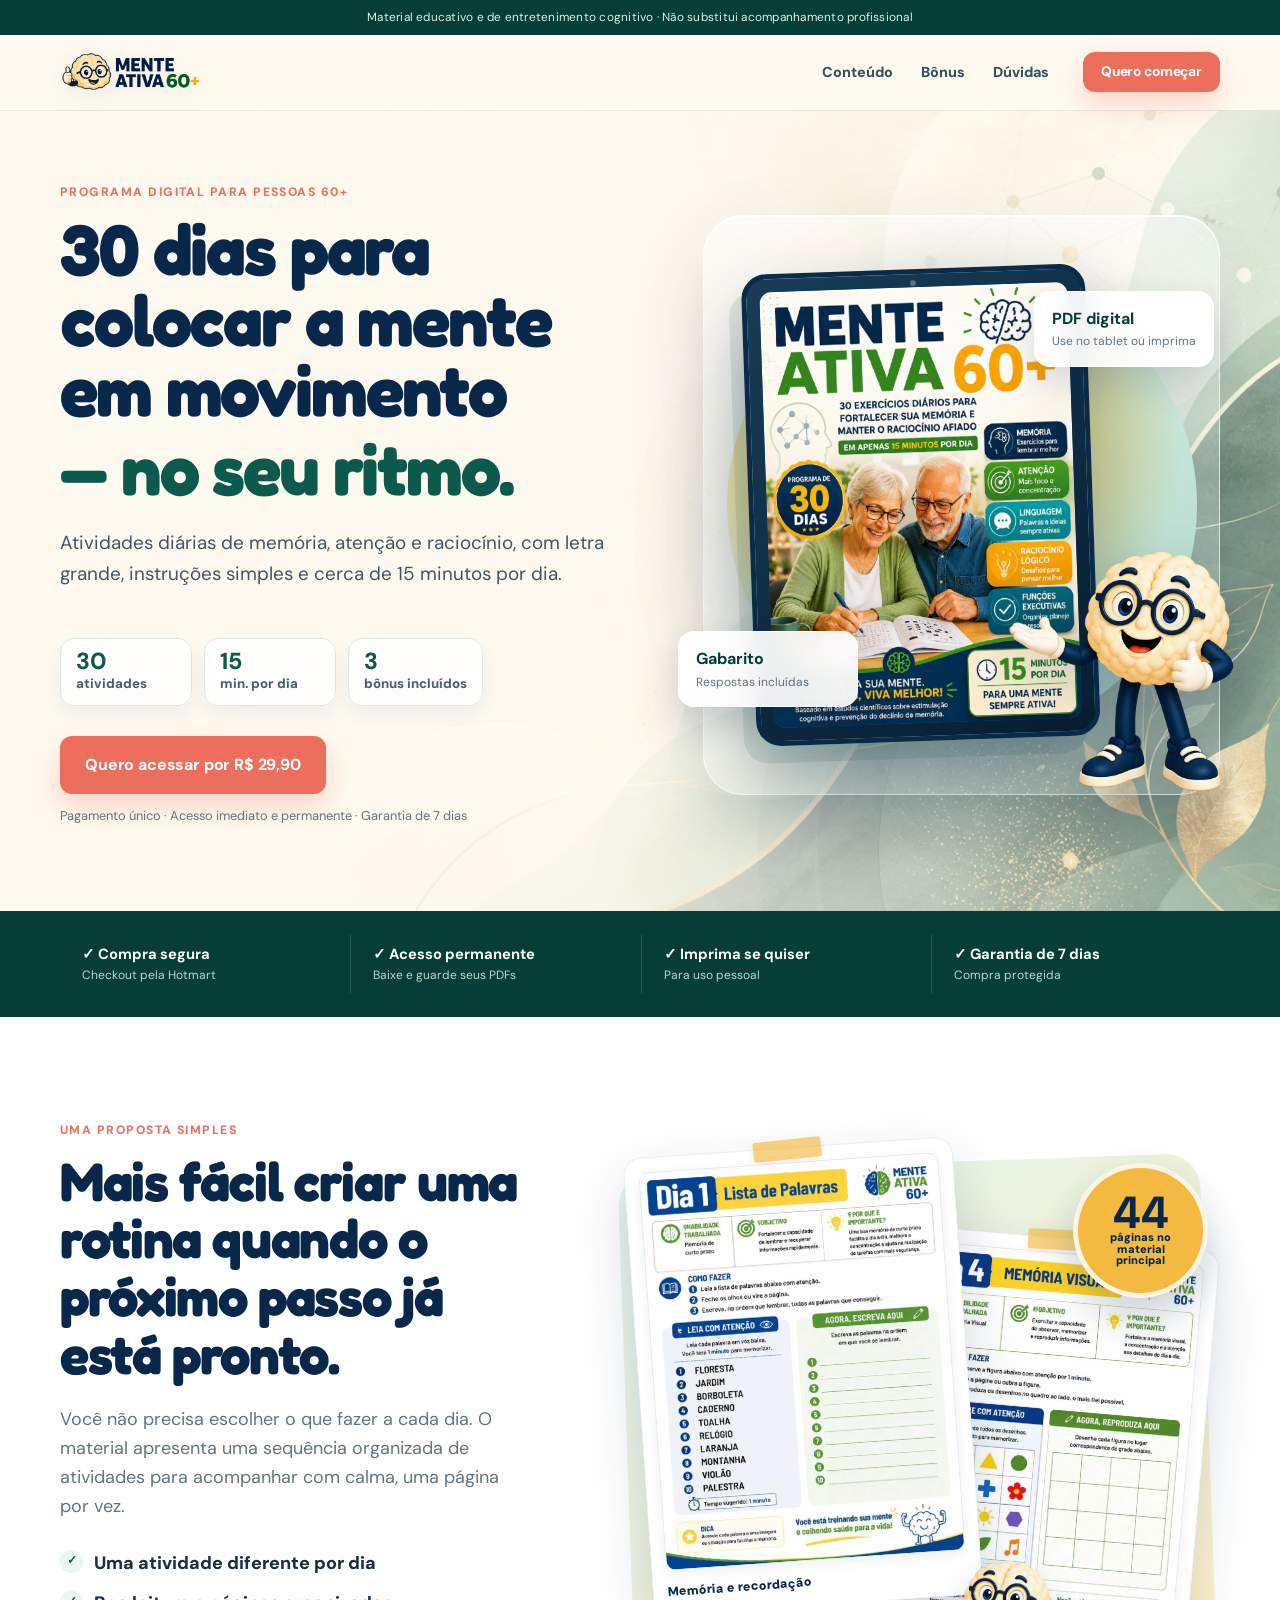
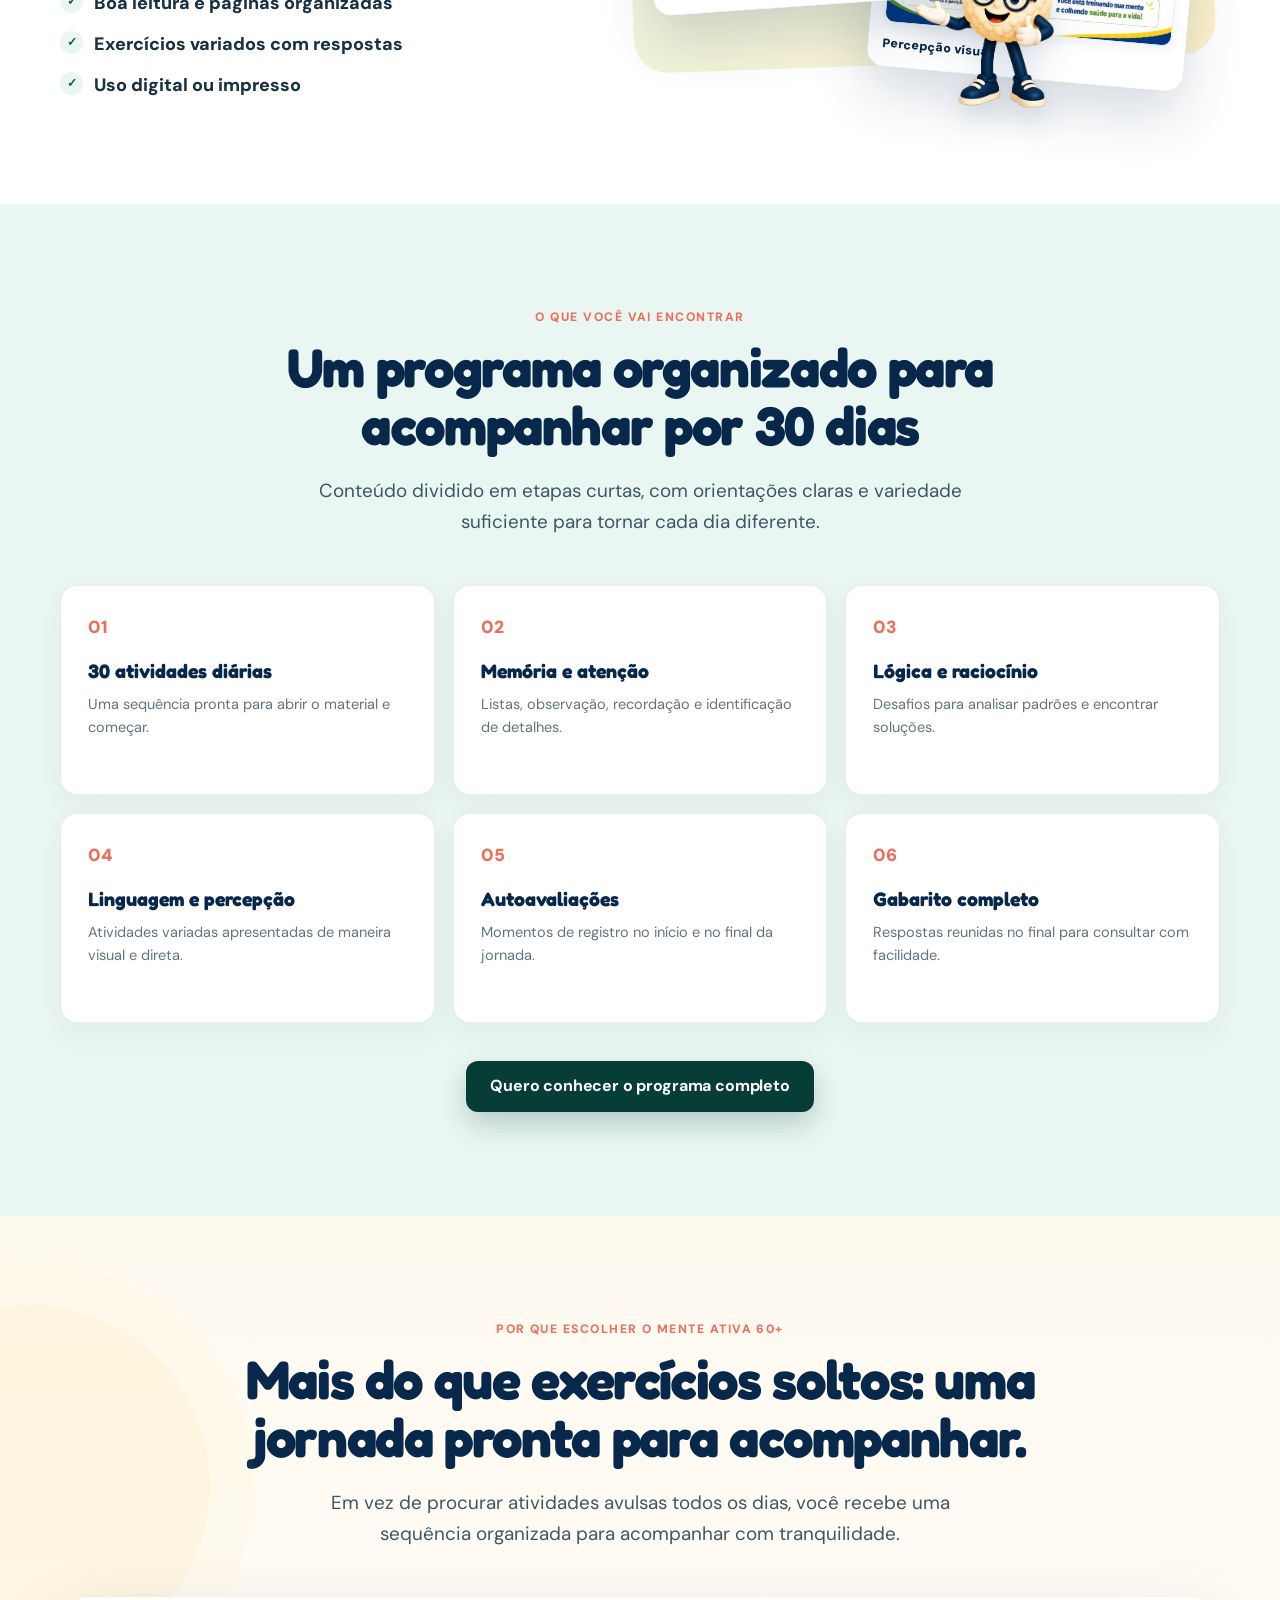
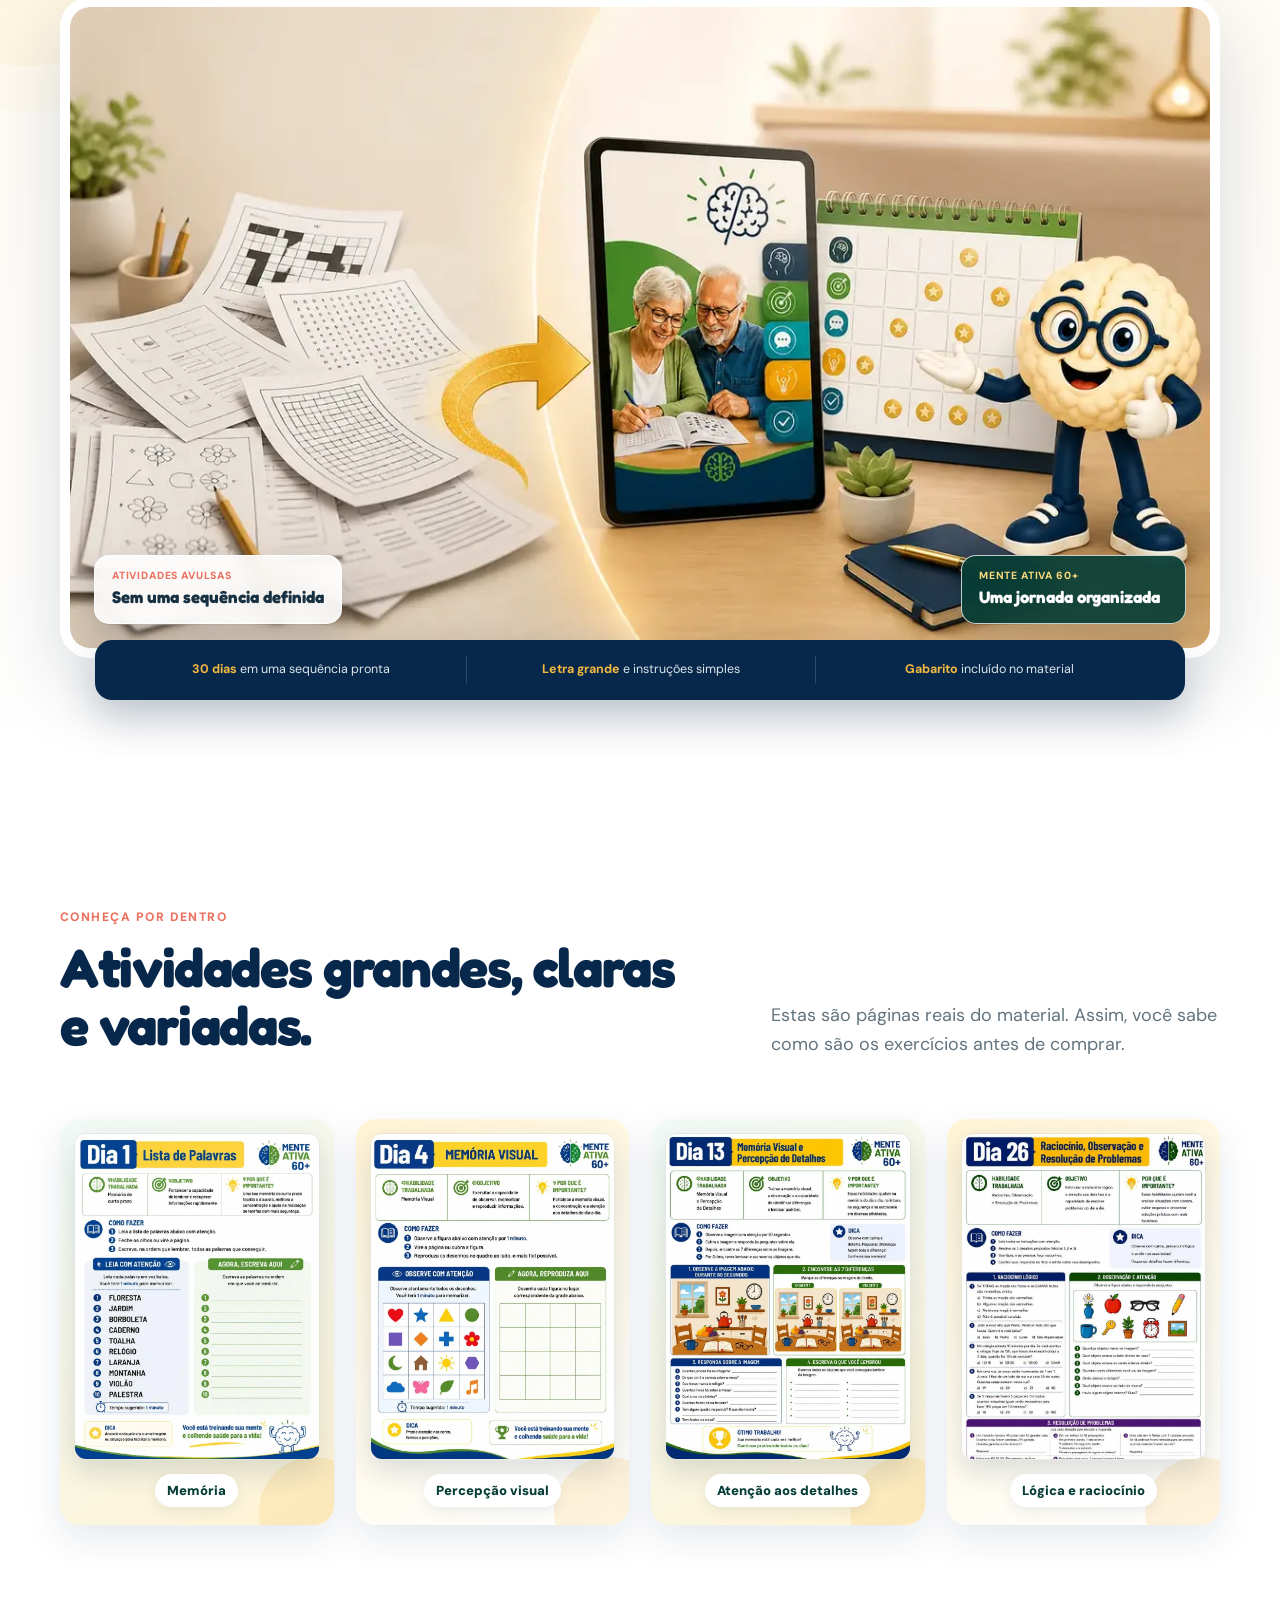
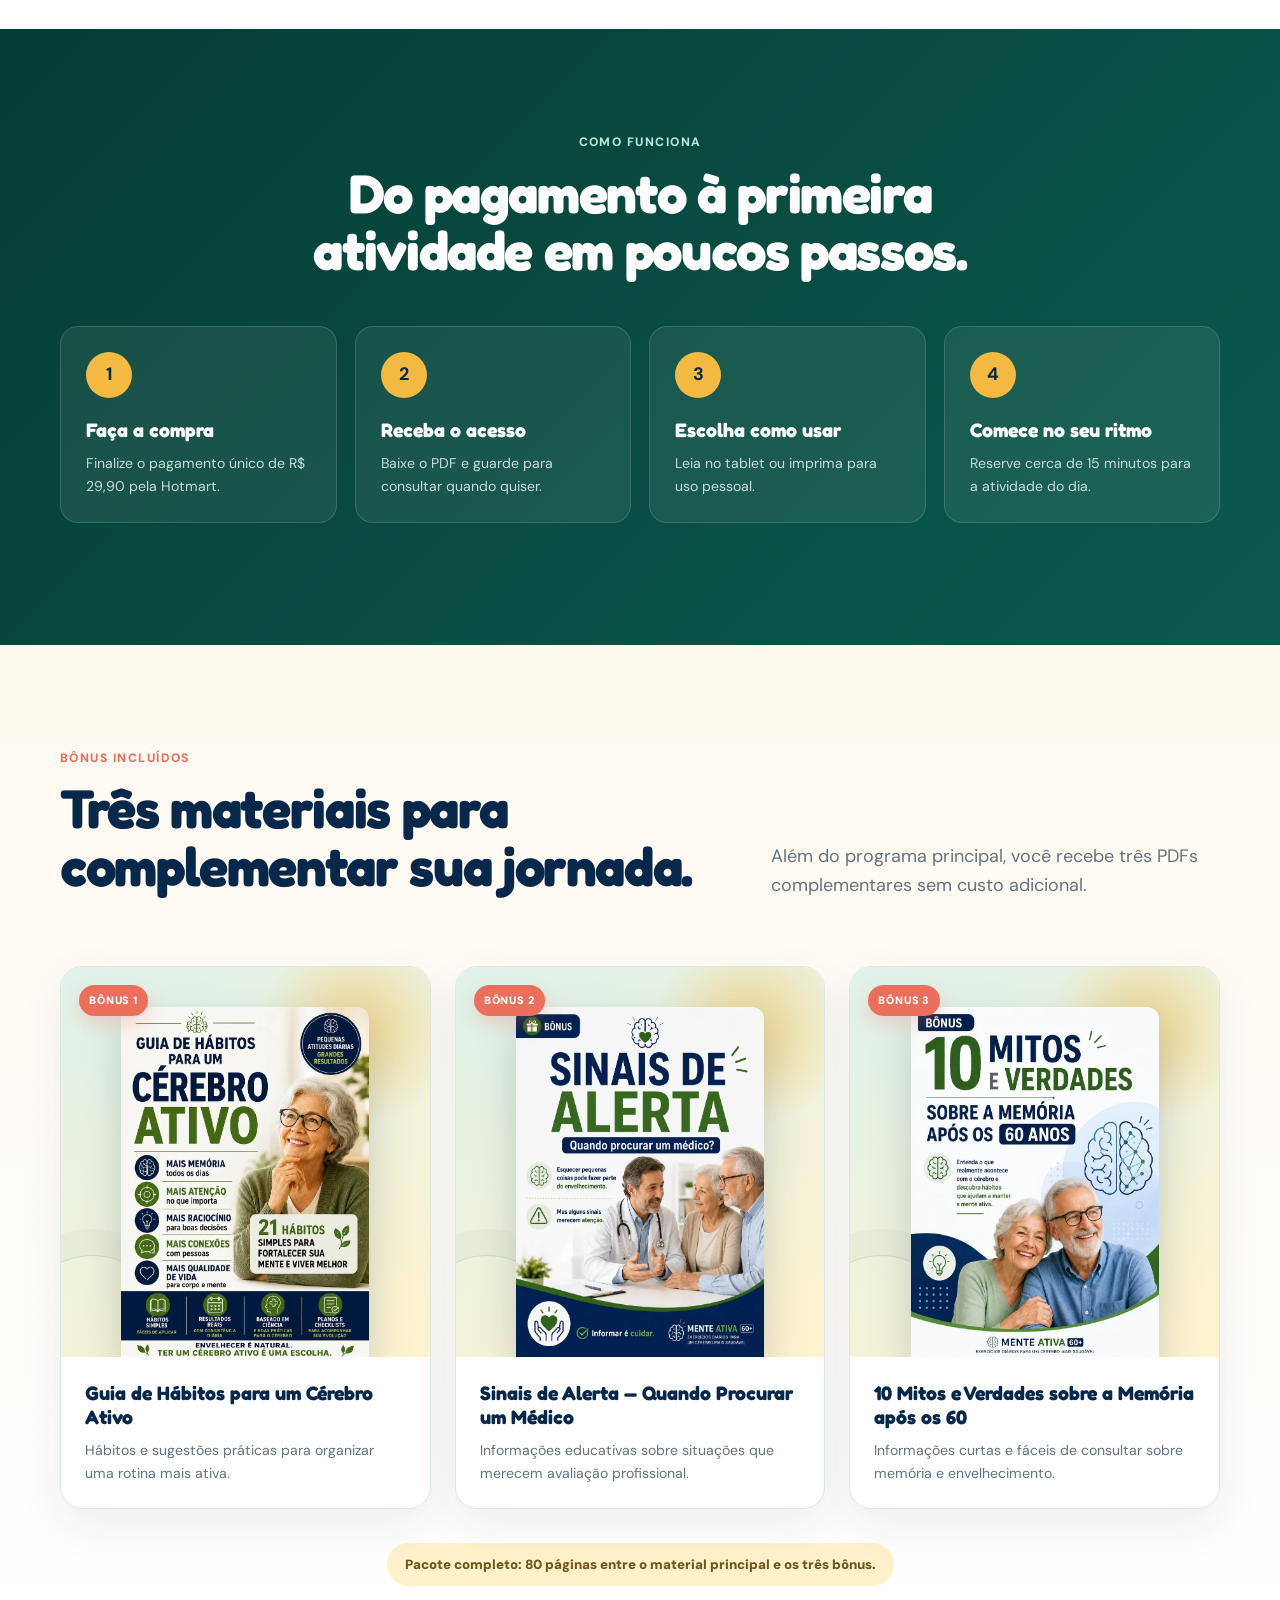
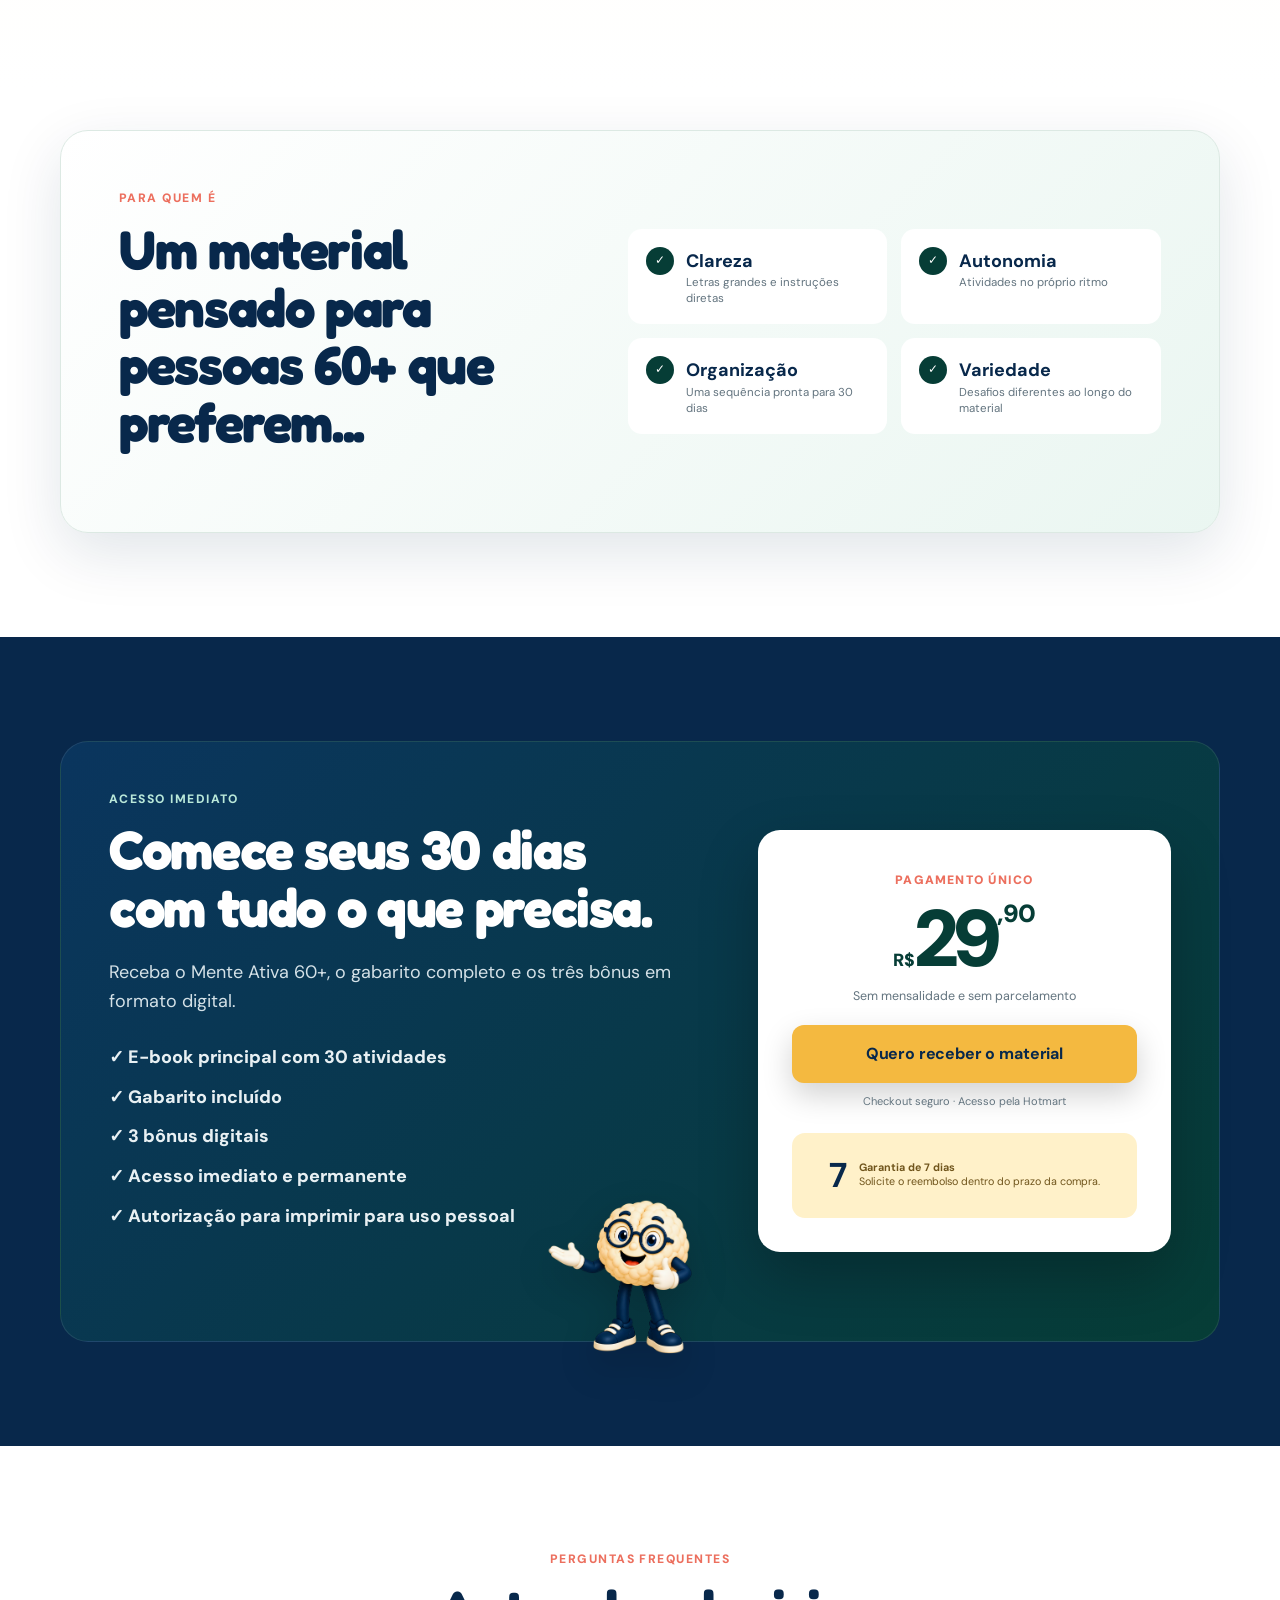
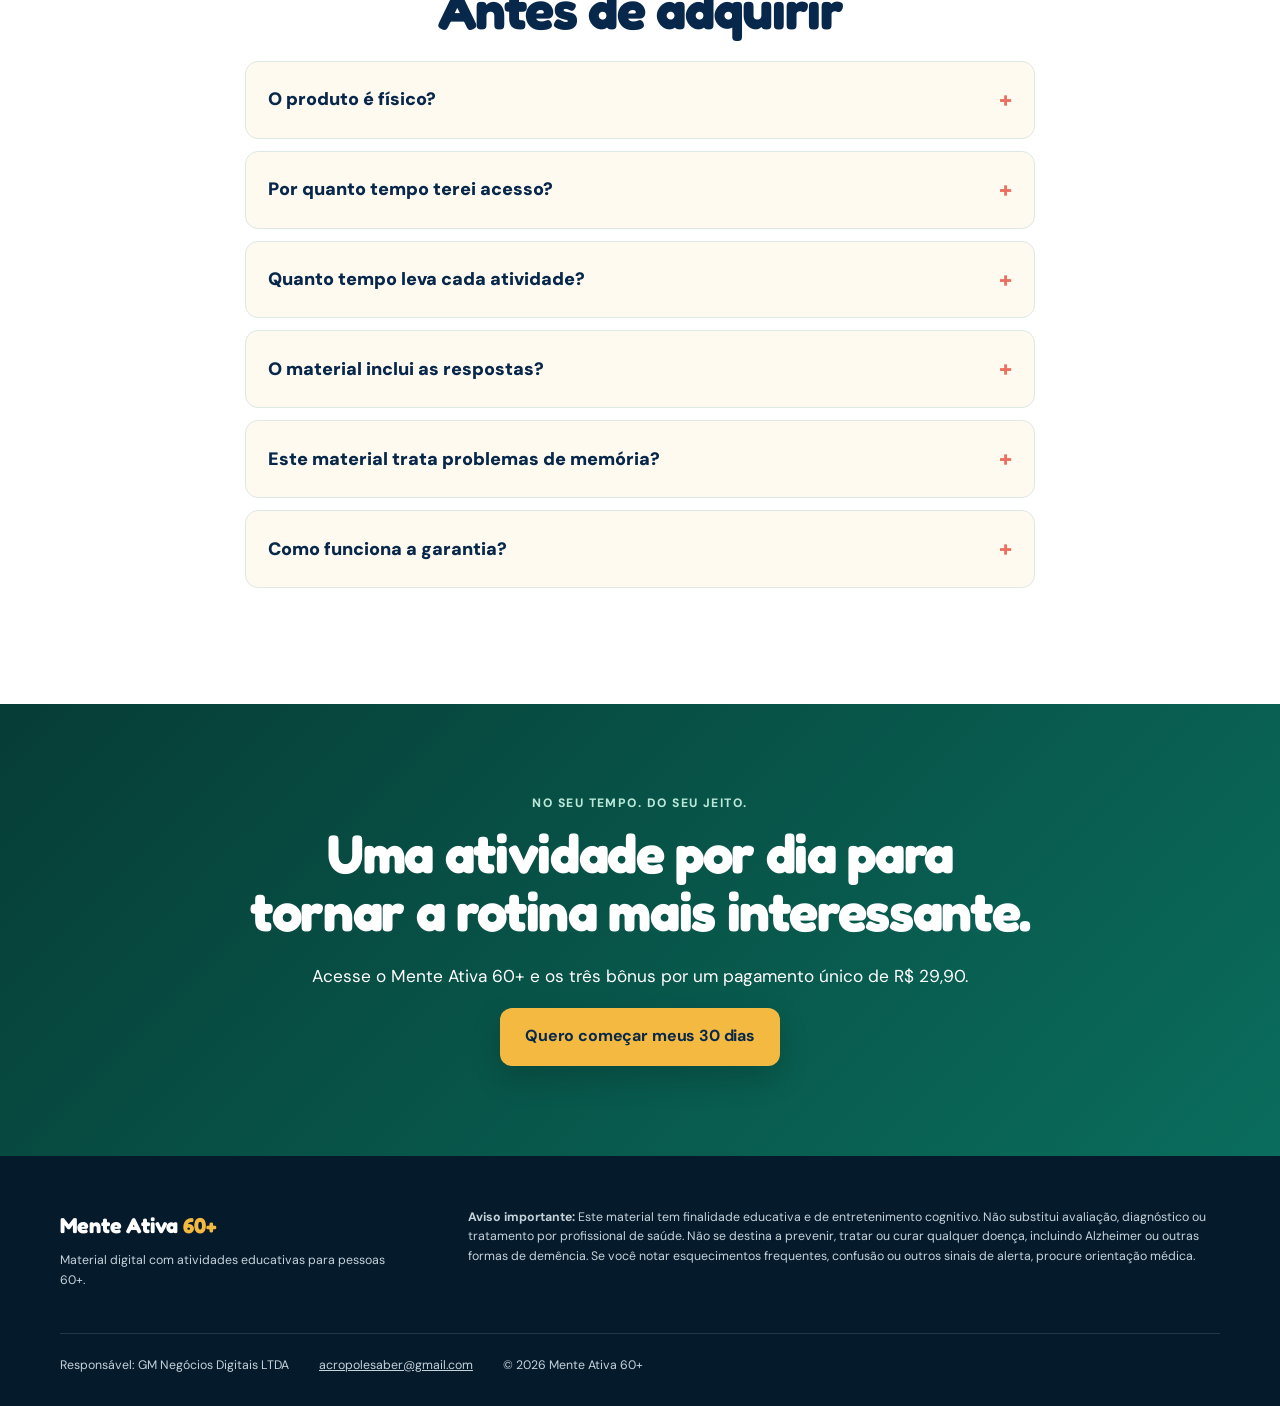
==== index.html @ c2acf33c "feat: reordena hero no mobile - imagem logo apos titulo" ====
<!doctype html>
<html lang="pt-BR">
<head>
  <meta charset="utf-8">
  <meta name="viewport" content="width=device-width,initial-scale=1">
  <title>Mente Ativa 60+ | 30 dias de atividades</title>
  <meta name="description" content="Programa digital com 30 atividades para exercitar memória, atenção e raciocínio. Letra grande, gabarito, 3 bônus e acesso permanente.">
  <meta name="theme-color" content="#063d36">
  <meta name="facebook-domain-verification" content="ef6sqevnes3hhn8mv7p3bhau8fu4ef">
  <link rel="icon" href="favicon.svg" type="image/svg+xml">
  <link rel="preconnect" href="https://fonts.googleapis.com">
  <link rel="preconnect" href="https://fonts.gstatic.com" crossorigin>
  <link href="https://fonts.googleapis.com/css2?family=DM+Sans:wght@400;500;600;700;800&amp;family=Fredoka:wght@500;600;700&amp;display=swap" rel="stylesheet">
  <link rel="stylesheet" href="site.css">
  <!-- Meta Pixel Code -->
  <script>
    !function(f,b,e,v,n,t,s){if(f.fbq)return;n=f.fbq=function(){n.callMethod?n.callMethod.apply(n,arguments):n.queue.push(arguments)};if(!f._fbq)f._fbq=n;n.push=n;n.loaded=!0;n.version='2.0';n.queue=[];t=b.createElement(e);t.async=!0;t.src=v;s=b.getElementsByTagName(e)[0];s.parentNode.insertBefore(t,s)}(window,document,'script','https://connect.facebook.net/en_US/fbevents.js');
    fbq('init','1323893266191840');fbq('track','PageView');
  </script>
  <!-- End Meta Pixel Code -->
</head>
<body>
  <noscript><img height="1" width="1" style="display:none" src="https://www.facebook.com/tr?id=1323893266191840&amp;ev=PageView&amp;noscript=1" alt=""></noscript>
  <div class="notice">Material educativo e de entretenimento cognitivo · Não substitui acompanhamento profissional</div>
  <header class="topbar">
    <a class="brand" href="#inicio" aria-label="Mente Ativa 60+ — início"><img class="site-logo" src="assets/mente-ativa-logo.webp" alt="Mente Ativa 60+"></a>
    <nav aria-label="Navegação principal"><a href="#conteudo">Conteúdo</a><a href="#bonus">Bônus</a><a href="#duvidas">Dúvidas</a></nav>
    <a class="button button-small button-primary checkout-link hotmart-fb hotmart__button-checkout" href="https://pay.hotmart.com/P107004863V">Quero começar</a>
  </header>

  <main>
    <section class="hero" id="inicio">
      <div class="hero-intro">
        <p class="eyebrow">Programa digital para pessoas 60+</p>
        <h1>30 dias para colocar a mente em movimento <em>— no seu ritmo.</em></h1>
        <p class="lead">Atividades diárias de memória, atenção e raciocínio, com letra grande, instruções simples e cerca de 15 minutos por dia.</p>
      </div>
      <div class="hero-product" aria-label="Apresentação do Mente Ativa 60+">
        <div class="product-glow"></div>
        <div class="tablet-frame"><img src="assets/ebook-cover.webp" alt="Capa do e-book Mente Ativa 60+"></div>
        <img class="hero-mascot" src="assets/mente-ativa-mascote.webp" alt="Mascote do Mente Ativa 60+ apresentando o material">
        <div class="product-note note-top"><b>PDF digital</b><span>Use no tablet ou imprima</span></div>
        <div class="product-note note-bottom"><b>Gabarito</b><span>Respostas incluídas</span></div>
      </div>
      <div class="hero-cta">
        <ul class="hero-facts"><li><span>30</span> atividades</li><li><span>15</span> min. por dia</li><li><span>3</span> bônus incluídos</li></ul>
        <a class="button button-primary button-large checkout-link hotmart-fb hotmart__button-checkout" href="https://pay.hotmart.com/P107004863V">Quero acessar por R$ 29,90</a>
        <p class="microcopy">Pagamento único · Acesso imediato e permanente · Garantia de 7 dias</p>
      </div>
    </section>

    <section class="trust-strip"><div><b>✓ Compra segura</b><span>Checkout pela Hotmart</span></div><div><b>✓ Acesso permanente</b><span>Baixe e guarde seus PDFs</span></div><div><b>✓ Imprima se quiser</b><span>Para uso pessoal</span></div><div><b>✓ Garantia de 7 dias</b><span>Compra protegida</span></div></section>

    <section class="routine section">
      <div class="container routine-grid">
        <div class="routine-copy"><p class="eyebrow">Uma proposta simples</p><h2>Mais fácil criar uma rotina quando o próximo passo já está pronto.</h2><p>Você não precisa escolher o que fazer a cada dia. O material apresenta uma sequência organizada de atividades para acompanhar com calma, uma página por vez.</p><ul class="check-list"><li>Uma atividade diferente por dia</li><li>Boa leitura e páginas organizadas</li><li>Exercícios variados com respostas</li><li>Uso digital ou impresso</li></ul></div>
        <div class="routine-pages"><figure class="page-card page-card-main"><img src="assets/exercise-memory.webp" alt="Atividade de memória"><figcaption>Memória e recordação</figcaption></figure><figure class="page-card page-card-side"><img src="assets/exercise-visual.webp" alt="Atividade visual"><figcaption>Percepção visual</figcaption></figure><div class="page-badge"><strong>44</strong><span>páginas no material principal</span></div><img class="routine-mascot" src="assets/mente-ativa-mascote.webp" loading="lazy" alt="Mascote apontando para as páginas do material"></div>
      </div>
    </section>

    <section class="contents section" id="conteudo">
      <div class="narrow center"><p class="eyebrow">O que você vai encontrar</p><h2>Um programa organizado para acompanhar por 30 dias</h2><p class="section-lead">Conteúdo dividido em etapas curtas, com orientações claras e variedade suficiente para tornar cada dia diferente.</p></div>
      <div class="content-grid container">
        <article><span>01</span><h3>30 atividades diárias</h3><p>Uma sequência pronta para abrir o material e começar.</p></article>
        <article><span>02</span><h3>Memória e atenção</h3><p>Listas, observação, recordação e identificação de detalhes.</p></article>
        <article><span>03</span><h3>Lógica e raciocínio</h3><p>Desafios para analisar padrões e encontrar soluções.</p></article>
        <article><span>04</span><h3>Linguagem e percepção</h3><p>Atividades variadas apresentadas de maneira visual e direta.</p></article>
        <article><span>05</span><h3>Autoavaliações</h3><p>Momentos de registro no início e no final da jornada.</p></article>
        <article><span>06</span><h3>Gabarito completo</h3><p>Respostas reunidas no final para consultar com facilidade.</p></article>
      </div>
      <div class="center section-action"><a class="button button-secondary checkout-link hotmart-fb hotmart__button-checkout" href="https://pay.hotmart.com/P107004863V">Quero conhecer o programa completo</a></div>
    </section>

    <section class="difference section" id="diferenciais">
      <div class="narrow center">
        <p class="eyebrow">Por que escolher o Mente Ativa 60+</p>
        <h2>Mais do que exercícios soltos: uma jornada pronta para acompanhar.</h2>
        <p class="section-lead">Em vez de procurar atividades avulsas todos os dias, você recebe uma sequência organizada para acompanhar com tranquilidade.</p>
      </div>
      <div class="difference-visual container">
        <div class="comparison-image">
          <img src="assets/comparativo-mente-ativa.webp" loading="lazy" alt="Comparação visual entre folhas de atividades avulsas e o programa organizado Mente Ativa 60+">
          <div class="comparison-caption comparison-caption-left"><small>Atividades avulsas</small><strong>Sem uma sequência definida</strong></div>
          <div class="comparison-caption comparison-caption-right"><small>Mente Ativa 60+</small><strong>Uma jornada organizada</strong></div>
        </div>
        <div class="difference-facts"><span><b>30 dias</b> em uma sequência pronta</span><span><b>Letra grande</b> e instruções simples</span><span><b>Gabarito</b> incluído no material</span></div>
      </div>
    </section>

    <section class="inside section">
      <div class="container inside-heading"><div><p class="eyebrow">Conheça por dentro</p><h2>Atividades grandes, claras e variadas.</h2></div><p>Estas são páginas reais do material. Assim, você sabe como são os exercícios antes de comprar.</p></div>
      <div class="gallery container"><figure><img src="assets/exercise-memory.webp" alt="Página real de atividade de memória"><figcaption>Memória</figcaption></figure><figure><img src="assets/exercise-visual.webp" alt="Página real de atividade visual"><figcaption>Percepção visual</figcaption></figure><figure><img src="assets/exercise-details.webp" alt="Página real de atividade de atenção"><figcaption>Atenção aos detalhes</figcaption></figure><figure><img src="assets/exercise-logic.webp" alt="Página real de atividade de lógica"><figcaption>Lógica e raciocínio</figcaption></figure></div>
    </section>

    <section class="how section">
      <div class="narrow center"><p class="eyebrow eyebrow-light">Como funciona</p><h2>Do pagamento à primeira atividade em poucos passos.</h2></div>
      <ol class="steps container"><li><b>1</b><div><h3>Faça a compra</h3><p>Finalize o pagamento único de R$ 29,90 pela Hotmart.</p></div></li><li><b>2</b><div><h3>Receba o acesso</h3><p>Baixe o PDF e guarde para consultar quando quiser.</p></div></li><li><b>3</b><div><h3>Escolha como usar</h3><p>Leia no tablet ou imprima para uso pessoal.</p></div></li><li><b>4</b><div><h3>Comece no seu ritmo</h3><p>Reserve cerca de 15 minutos para a atividade do dia.</p></div></li></ol>
    </section>

    <section class="bonuses section" id="bonus">
      <div class="container bonus-intro"><div><p class="eyebrow">Bônus incluídos</p><h2>Três materiais para complementar sua jornada.</h2></div><p>Além do programa principal, você recebe três PDFs complementares sem custo adicional.</p></div>
      <div class="bonus-grid container">
        <article><div class="bonus-cover"><span>BÔNUS 1</span><img src="assets/bonus-habitos.webp" alt="Guia de Hábitos para um Cérebro Ativo"></div><div class="bonus-copy"><h3>Guia de Hábitos para um Cérebro Ativo</h3><p>Hábitos e sugestões práticas para organizar uma rotina mais ativa.</p></div></article>
        <article><div class="bonus-cover"><span>BÔNUS 2</span><img src="assets/bonus-sinais.webp" alt="Sinais de Alerta — Quando Procurar um Médico"></div><div class="bonus-copy"><h3>Sinais de Alerta — Quando Procurar um Médico</h3><p>Informações educativas sobre situações que merecem avaliação profissional.</p></div></article>
        <article><div class="bonus-cover"><span>BÔNUS 3</span><img src="assets/bonus-mitos.webp" alt="10 Mitos e Verdades sobre a Memória após os 60"></div><div class="bonus-copy"><h3>10 Mitos e Verdades sobre a Memória após os 60</h3><p>Informações curtas e fáceis de consultar sobre memória e envelhecimento.</p></div></article>
      </div>
      <p class="bonus-note">Pacote completo: 80 páginas entre o material principal e os três bônus.</p>
    </section>

    <section class="audience section"><div class="container audience-card"><div><p class="eyebrow">Para quem é</p><h2>Um material pensado para pessoas 60+ que preferem...</h2></div><ul><li><span>✓</span><div><b>Clareza</b><small>Letras grandes e instruções diretas</small></div></li><li><span>✓</span><div><b>Autonomia</b><small>Atividades no próprio ritmo</small></div></li><li><span>✓</span><div><b>Organização</b><small>Uma sequência pronta para 30 dias</small></div></li><li><span>✓</span><div><b>Variedade</b><small>Desafios diferentes ao longo do material</small></div></li></ul></div></section>

    <section class="offer section" id="oferta"><div class="container offer-card">
      <div class="offer-content"><p class="eyebrow eyebrow-light">Acesso imediato</p><h2>Comece seus 30 dias com tudo o que precisa.</h2><p>Receba o Mente Ativa 60+, o gabarito completo e os três bônus em formato digital.</p><ul><li>✓ E-book principal com 30 atividades</li><li>✓ Gabarito incluído</li><li>✓ 3 bônus digitais</li><li>✓ Acesso imediato e permanente</li><li>✓ Autorização para imprimir para uso pessoal</li></ul><img class="offer-mascot" src="assets/mente-ativa-mascote.webp" loading="lazy" alt="Mascote do Mente Ativa 60+"></div>
      <div class="checkout-box"><span class="checkout-kicker">Pagamento único</span><div class="offer-price"><small>R$</small>29<sup>,90</sup></div><p>Sem mensalidade e sem parcelamento</p><a class="button button-gold button-large checkout-link hotmart-fb hotmart__button-checkout" href="https://pay.hotmart.com/P107004863V">Quero receber o material</a><span class="checkout-safe">Checkout seguro · Acesso pela Hotmart</span><div class="guarantee-mini"><b>7</b><span><strong>Garantia de 7 dias</strong>Solicite o reembolso dentro do prazo da compra.</span></div></div>
    </div></section>

    <section class="faq section" id="duvidas"><div class="narrow"><p class="eyebrow center">Perguntas frequentes</p><h2 class="center">Antes de adquirir</h2>
      <details><summary>O produto é físico?<span>+</span></summary><p>Não. Você receberá arquivos digitais em PDF. Poderá usá-los no tablet ou imprimir para uso pessoal.</p></details>
      <details><summary>Por quanto tempo terei acesso?<span>+</span></summary><p>O acesso é permanente. Recomendamos baixar e guardar os arquivos depois da compra.</p></details>
      <details><summary>Quanto tempo leva cada atividade?<span>+</span></summary><p>A proposta é reservar, em média, cerca de 15 minutos por dia.</p></details>
      <details><summary>O material inclui as respostas?<span>+</span></summary><p>Sim. O e-book principal inclui o gabarito dos 30 exercícios no final.</p></details>
      <details><summary>Este material trata problemas de memória?<span>+</span></summary><p>Não. É um material educativo e de entretenimento cognitivo. Não realiza diagnóstico e não substitui atendimento profissional.</p></details>
      <details><summary>Como funciona a garantia?<span>+</span></summary><p>A compra possui garantia de 7 dias. O reembolso pode ser solicitado pelos canais da Hotmart dentro desse prazo.</p></details>
    </div></section>

    <section class="final-cta"><div class="narrow center"><p class="eyebrow eyebrow-light">No seu tempo. Do seu jeito.</p><h2>Uma atividade por dia para tornar a rotina mais interessante.</h2><p>Acesse o Mente Ativa 60+ e os três bônus por um pagamento único de R$ 29,90.</p><a class="button button-gold button-large checkout-link hotmart-fb hotmart__button-checkout" href="https://pay.hotmart.com/P107004863V">Quero começar meus 30 dias</a></div></section>
  </main>

  <footer><div class="container footer-grid"><div><div class="footer-brand">Mente Ativa <b>60+</b></div><p>Material digital com atividades educativas para pessoas 60+.</p></div><p class="footer-warning"><strong>Aviso importante:</strong> Este material tem finalidade educativa e de entretenimento cognitivo. Não substitui avaliação, diagnóstico ou tratamento por profissional de saúde. Não se destina a prevenir, tratar ou curar qualquer doença, incluindo Alzheimer ou outras formas de demência. Se você notar esquecimentos frequentes, confusão ou outros sinais de alerta, procure orientação médica.</p></div><div class="container footer-bottom"><span>Responsável: GM Negócios Digitais LTDA</span><a href="mailto:acropolesaber@gmail.com">acropolesaber@gmail.com</a><span>© 2026 Mente Ativa 60+</span></div></footer>
  <script>
    function importHotmart(){var imported=document.createElement('script');imported.src='https://static.hotmart.com/checkout/widget.min.js';document.head.appendChild(imported);var link=document.createElement('link');link.rel='stylesheet';link.type='text/css';link.href='https://static.hotmart.com/css/hotmart-fb.min.css';document.head.appendChild(link)}
    importHotmart();
    document.querySelectorAll('a[href*="pay.hotmart.com/P107004863V"]').forEach(function(el){el.addEventListener('click',function(){if(window.fbq)window.fbq('track','InitiateCheckout')})});
  </script>
</body>
</html>
---- site.css ----
:root{--forest:#063d36;--forest2:#0b5a4d;--navy:#08284b;--gold:#f4b940;--gold-soft:#fff1c9;--cream:#fffaf0;--mint:#eaf6f1;--paper:#fff;--ink:#173042;--muted:#63747f;--line:#dce9e3;--coral:#ec6f5e;--shadow:0 20px 60px rgba(8,40,75,.12)}
*{box-sizing:border-box}html{scroll-behavior:smooth}body{margin:0;padding:0;background:var(--cream);color:var(--ink);font-family:"DM Sans",Arial,sans-serif;font-size:18px;line-height:1.6;-webkit-font-smoothing:antialiased}img{display:block;max-width:100%}a{color:inherit;text-decoration:none}.container{width:min(1160px,calc(100% - 48px));margin-inline:auto}.narrow{width:min(790px,calc(100% - 48px));margin-inline:auto}.center{text-align:center}.section{padding:104px 0}
.notice{padding:8px 20px;background:var(--forest);color:#dceee8;text-align:center;font-size:.74rem;letter-spacing:.02em}.topbar{position:sticky;z-index:30;top:0;height:76px;padding:0 max(24px,calc((100vw - 1160px)/2));display:flex;align-items:center;gap:34px;background:rgba(255,250,240,.94);border-bottom:1px solid rgba(6,61,54,.1);backdrop-filter:blur(14px)}.brand{display:flex;align-items:center;gap:11px;margin-right:auto;color:var(--navy);font-size:1.18rem;font-weight:900}.brand strong{color:var(--forest2)}.brand-mark{width:43px;height:43px;display:grid;place-items:center;border-radius:14px;background:var(--forest);color:var(--gold);box-shadow:0 8px 22px rgba(6,61,54,.22)}.topbar nav{display:flex;gap:28px;color:#34505f;font-size:.9rem;font-weight:800}.topbar nav a:hover{color:var(--forest2)}
.button{display:inline-flex;align-items:center;justify-content:center;border-radius:12px;font-family:"DM Sans",Arial,sans-serif;font-weight:700;line-height:1.3;letter-spacing:-.01em;text-align:center;transition:transform .2s ease,box-shadow .2s ease,background .2s ease}.button:hover{transform:translateY(-2px)}.button-small{padding:11px 18px;font-size:.86rem}.button-large{min-height:58px;padding:16px 25px;font-size:1rem}.button-primary{background:var(--coral);color:#fff;box-shadow:0 12px 28px rgba(236,111,94,.28)}.button-primary:hover{background:#dc604f}.button-secondary{padding:15px 24px;background:var(--forest);color:#fff;box-shadow:0 12px 28px rgba(6,61,54,.22)}.button-gold{background:var(--gold);color:var(--navy);box-shadow:0 12px 30px rgba(0,0,0,.18)}
.eyebrow{margin:0 0 12px;color:var(--coral);font-size:.76rem;font-weight:800;letter-spacing:.12em;text-transform:uppercase}.eyebrow-light{color:#b9e8d9}h1,h2,h3,p{margin-top:0}h1,h2,h3,.brand,.footer-brand{font-family:"Fredoka","DM Sans",sans-serif;font-weight:700}h1{margin-bottom:24px;color:var(--navy);font-size:clamp(3rem,5.6vw,5.25rem);line-height:.98;letter-spacing:-.03em}h1 em{display:block;margin-top:9px;color:var(--forest2);font-style:normal}h2{margin-bottom:22px;color:var(--navy);font-size:clamp(2.25rem,4.25vw,3.75rem);line-height:1.06;letter-spacing:-.025em}h3{margin-bottom:10px;color:var(--navy);font-size:1.22rem;line-height:1.24}.lead,.section-lead{color:#3e5665;font-size:1.18rem;line-height:1.6}.section-lead{max-width:690px;margin-inline:auto}
.hero{position:relative;min-height:720px;padding:72px max(24px,calc((100vw - 1160px)/2)) 84px;display:grid;grid-template-columns:1.05fr .95fr;grid-template-areas:"intro product" "cta product";align-items:center;gap:0 72px;overflow:hidden;background:radial-gradient(circle at 75% 42%,rgba(244,185,64,.22),transparent 30%),linear-gradient(135deg,#fffaf0 0%,#fff 48%,#eaf6f1 100%)}.hero:after{content:"";position:absolute;right:-180px;bottom:-230px;width:580px;height:580px;border:1px solid rgba(6,61,54,.1);border-radius:50%;box-shadow:0 0 0 60px rgba(6,61,54,.025),0 0 0 120px rgba(6,61,54,.025)}.hero-intro{position:relative;z-index:2;grid-area:intro;align-self:end}.hero-cta{position:relative;z-index:2;grid-area:cta;align-self:start}.hero-facts{display:flex;flex-wrap:wrap;gap:12px;padding:0;margin:30px 0;list-style:none}.hero-facts li{min-width:132px;padding:11px 15px;border:1px solid var(--line);border-radius:14px;background:rgba(255,255,255,.82);color:#48606c;font-size:.83rem;font-weight:800;box-shadow:0 8px 22px rgba(8,40,75,.06)}.hero-facts span{display:block;color:var(--forest2);font-size:1.45rem;line-height:1}.microcopy{margin:12px 0 0;color:var(--muted);font-size:.8rem}.hero-product{position:relative;z-index:2;grid-area:product;min-height:580px;display:grid;place-items:center}.product-glow{position:absolute;width:470px;height:470px;border-radius:50%;background:linear-gradient(145deg,#f8d881,#d8eee5);box-shadow:0 30px 90px rgba(6,61,54,.12)}.tablet-frame{position:relative;width:min(380px,75%);padding:15px;border:5px solid #17354d;border-radius:25px;background:#102737;box-shadow:0 30px 65px rgba(8,40,75,.3);transform:rotate(2deg)}.tablet-frame:before{content:"";position:absolute;top:6px;left:50%;width:6px;height:6px;border-radius:50%;background:#5d7180;transform:translateX(-50%)}.tablet-frame img{width:100%;border-radius:12px}.product-note{position:absolute;z-index:3;display:grid;gap:1px;min-width:180px;padding:14px 17px;border-radius:16px;background:#fff;border:1px solid var(--line);box-shadow:var(--shadow)}.product-note b{color:var(--forest);font-size:1rem}.product-note span{color:var(--muted);font-size:.75rem}.note-top{top:13%;right:-2%}.note-bottom{bottom:12%;left:-2%}
.trust-strip{padding:24px max(24px,calc((100vw - 1160px)/2));display:grid;grid-template-columns:repeat(4,1fr);gap:1px;background:var(--forest);color:#fff}.trust-strip div{padding:8px 22px;border-left:1px solid rgba(255,255,255,.15)}.trust-strip div:first-child{border-left:0}.trust-strip b,.trust-strip span{display:block}.trust-strip b{font-size:.92rem}.trust-strip span{color:#b9d7cf;font-size:.75rem}
.routine{background:#fff}.routine-grid{display:grid;grid-template-columns:.88fr 1.12fr;gap:88px;align-items:center}.routine-copy>p:not(.eyebrow){color:var(--muted)}.check-list{display:grid;gap:12px;padding:0;margin:28px 0 0;list-style:none}.check-list li{position:relative;padding-left:34px;font-weight:800}.check-list li:before{content:"✓";position:absolute;left:0;top:1px;width:23px;height:23px;display:grid;place-items:center;border-radius:50%;background:var(--mint);color:var(--forest2);font-size:.76rem}.routine-pages{position:relative;min-height:550px}.page-card{position:absolute;margin:0;padding:12px 12px 42px;border-radius:18px;background:#fff;box-shadow:var(--shadow)}.page-card img{width:100%;border-radius:10px}.page-card figcaption{position:absolute;bottom:12px;left:14px;color:var(--navy);font-size:.78rem;font-weight:900}.page-card-main{z-index:2;left:3%;top:2%;width:55%;transform:rotate(-3deg)}.page-card-side{right:3%;bottom:1%;width:53%;transform:rotate(4deg)}.page-badge{position:absolute;z-index:4;right:2%;top:5%;width:135px;height:135px;padding:18px;display:grid;place-content:center;border-radius:50%;background:var(--gold);color:var(--navy);text-align:center;box-shadow:0 15px 35px rgba(8,40,75,.18)}.page-badge strong{font-size:2.8rem;line-height:.85}.page-badge span{font-size:.69rem;font-weight:900;line-height:1.05}
.contents{background:var(--mint)}.content-grid{display:grid;grid-template-columns:repeat(3,1fr);gap:18px;margin-top:48px}.content-grid article{min-height:210px;padding:27px;border:1px solid rgba(6,61,54,.09);border-radius:17px;background:#fff;box-shadow:0 10px 30px rgba(6,61,54,.05)}.content-grid span{display:block;margin-bottom:18px;color:var(--coral);font-size:1.1rem;font-weight:900}.content-grid p{margin:0;color:var(--muted);font-size:.91rem}.section-action{margin-top:38px}
.difference{position:relative;overflow:hidden;background:linear-gradient(180deg,#fffaf0 0%,#fff 100%)}.difference:before{content:"";position:absolute;top:90px;left:-150px;width:360px;height:360px;border-radius:50%;background:rgba(244,185,64,.1);box-shadow:0 0 0 45px rgba(244,185,64,.035)}.difference-card{position:relative;margin-top:52px;padding:26px;display:grid;grid-template-columns:.72fr 1.28fr;gap:28px;border:1px solid var(--line);border-radius:30px;background:#fff;box-shadow:var(--shadow)}.difference-guide{position:relative;min-height:100%;padding:38px;overflow:hidden;border-radius:22px;background:linear-gradient(145deg,var(--forest),#0b6a59);color:#fff}.difference-guide:after{content:"";position:absolute;right:-70px;bottom:-80px;width:230px;height:230px;border:1px solid rgba(255,255,255,.15);border-radius:50%;box-shadow:0 0 0 34px rgba(255,255,255,.035)}.difference-label{display:inline-flex;margin-bottom:28px;padding:7px 11px;border:1px solid rgba(255,255,255,.18);border-radius:999px;background:rgba(255,255,255,.09);color:#d9eee8;font-size:.68rem;font-weight:800;letter-spacing:.09em;text-transform:uppercase}.difference-guide h3{max-width:330px;color:#fff;font-size:1.85rem;line-height:1.08}.difference-guide>p{max-width:360px;color:#c9e0da;font-size:.9rem}.difference-seal{position:absolute;z-index:1;right:30px;bottom:30px;width:145px;height:145px;padding:20px;display:grid;place-content:center;border:4px solid rgba(255,255,255,.72);border-radius:50%;background:var(--gold);color:var(--navy);text-align:center;transform:rotate(-5deg);box-shadow:0 16px 34px rgba(0,0,0,.18)}.difference-seal strong,.difference-seal span{display:block}.difference-seal strong{font-family:"Fredoka","DM Sans",sans-serif;font-size:1.55rem;line-height:1}.difference-seal span{margin-top:6px;font-size:.65rem;font-weight:800;line-height:1.2}.difference-list{display:grid;grid-template-columns:1fr 1fr;gap:12px}.difference-list article{display:flex;gap:14px;padding:21px;border:1px solid rgba(6,61,54,.08);border-radius:17px;background:linear-gradient(145deg,#fff,#f7fbf9)}.difference-list article>span{flex:0 0 38px;width:38px;height:38px;display:grid;place-items:center;border-radius:12px;background:var(--gold-soft);color:#9a7015;font-size:.72rem;font-weight:800}.difference-list h3{margin-bottom:6px;font-size:1.02rem}.difference-list p{margin:0;color:var(--muted);font-size:.78rem;line-height:1.5}
.difference-visual{position:relative;margin-top:48px}.comparison-image{position:relative;overflow:hidden;border:10px solid #fff;border-radius:30px;background:#fff;box-shadow:0 28px 75px rgba(8,40,75,.16)}.comparison-image img{width:100%;aspect-ratio:16/9;object-fit:cover;border-radius:20px}.comparison-caption{position:absolute;bottom:24px;min-width:225px;padding:12px 17px;border:1px solid rgba(255,255,255,.75);border-radius:15px;background:rgba(255,255,255,.9);backdrop-filter:blur(10px);box-shadow:0 12px 30px rgba(8,40,75,.16)}.comparison-caption-left{left:24px}.comparison-caption-right{right:24px;background:rgba(6,61,54,.92);color:#fff}.comparison-caption small,.comparison-caption strong{display:block}.comparison-caption small{color:var(--coral);font-size:.65rem;font-weight:800;letter-spacing:.08em;text-transform:uppercase}.comparison-caption-right small{color:#f9d77c}.comparison-caption strong{font-family:"Fredoka","DM Sans",sans-serif;font-size:1.05rem}.difference-facts{position:relative;z-index:2;width:calc(100% - 70px);margin:-18px auto 0;padding:16px 22px;display:grid;grid-template-columns:repeat(3,1fr);gap:1px;border-radius:17px;background:var(--navy);color:#dbe6eb;box-shadow:0 18px 38px rgba(8,40,75,.22)}.difference-facts span{padding:4px 18px;border-left:1px solid rgba(255,255,255,.15);text-align:center;font-size:.78rem}.difference-facts span:first-child{border-left:0}.difference-facts b{color:var(--gold)}
.inside{background:#fff}.inside-heading{display:grid;grid-template-columns:1fr .7fr;gap:70px;align-items:end}.inside-heading>p{color:var(--muted)}.gallery{display:grid;grid-template-columns:repeat(4,1fr);gap:18px;margin-top:42px}.gallery figure{margin:0;padding:10px 10px 15px;border:1px solid var(--line);border-radius:14px;background:var(--cream);transition:transform .25s ease,box-shadow .25s ease}.gallery figure:hover{transform:translateY(-5px);box-shadow:var(--shadow)}.gallery img{width:100%;border-radius:8px}.gallery figcaption{padding-top:12px;color:var(--navy);text-align:center;font-size:.82rem;font-weight:900}
.how{background:linear-gradient(135deg,var(--forest),#0b5a4d);color:#fff}.how h2{color:#fff}.steps{display:grid;grid-template-columns:repeat(4,1fr);gap:18px;margin-top:46px;padding:0;list-style:none}.steps li{padding:25px;border:1px solid rgba(255,255,255,.14);border-radius:18px;background:rgba(255,255,255,.07)}.steps li>b{width:46px;height:46px;margin-bottom:20px;display:grid;place-items:center;border-radius:50%;background:var(--gold);color:var(--navy)}.steps h3{color:#fff}.steps p{margin:0;color:#c9ddd7;font-size:.88rem}
.bonuses{background:linear-gradient(180deg,#fffaf0,#fff)}.bonus-intro{display:grid;grid-template-columns:1fr .7fr;gap:70px;align-items:end}.bonus-intro>p{color:var(--muted)}.bonus-grid{display:grid;grid-template-columns:repeat(3,1fr);gap:24px;margin-top:48px}.bonus-grid article{overflow:hidden;border:1px solid var(--line);border-radius:22px;background:#fff;box-shadow:0 16px 45px rgba(8,40,75,.08)}.bonus-cover{position:relative;padding:24px 34px 0;background:linear-gradient(150deg,var(--mint),var(--gold-soft))}.bonus-cover span{position:absolute;z-index:2;top:16px;left:16px;padding:7px 10px;border-radius:999px;background:var(--coral);color:#fff;font-size:.67rem;font-weight:900;letter-spacing:.08em}.bonus-cover img{width:100%;aspect-ratio:4/4.35;object-fit:cover;object-position:top;border-radius:12px 12px 0 0;box-shadow:0 13px 30px rgba(8,40,75,.15)}.bonus-copy{padding:24px}.bonus-copy p{margin:0;color:var(--muted);font-size:.88rem}.bonus-note{width:max-content;max-width:calc(100% - 48px);margin:34px auto 0;padding:11px 18px;border-radius:999px;background:var(--gold-soft);color:#70551c;text-align:center;font-size:.83rem;font-weight:900}
.audience{padding-top:40px;background:#fff}.audience-card{padding:58px;display:grid;grid-template-columns:.9fr 1.1fr;gap:72px;align-items:center;border:1px solid var(--line);border-radius:28px;background:linear-gradient(135deg,#fff,var(--mint));box-shadow:var(--shadow)}.audience-card ul{display:grid;grid-template-columns:1fr 1fr;gap:14px;margin:0;padding:0;list-style:none}.audience-card li{display:flex;gap:12px;padding:18px;border-radius:14px;background:#fff}.audience-card li>span{flex:0 0 28px;width:28px;height:28px;display:grid;place-items:center;border-radius:50%;background:var(--forest);color:#fff;font-size:.78rem}.audience-card b,.audience-card small{display:block}.audience-card b{color:var(--navy)}.audience-card small{color:var(--muted);font-size:.72rem;line-height:1.35}
.offer{background:var(--navy);color:#fff}.offer-card{padding:48px;display:grid;grid-template-columns:1.05fr .75fr;gap:70px;align-items:center;border:1px solid rgba(255,255,255,.09);border-radius:28px;background:linear-gradient(135deg,#0a355e,#063d36)}.offer h2{color:#fff}.offer-content>p:not(.eyebrow){color:#d4e1e7}.offer-content ul{display:grid;gap:11px;padding:0;margin:27px 0 0;list-style:none;color:#e8f0f3;font-weight:800}.checkout-box{padding:34px;border-radius:22px;background:#fff;color:var(--ink);text-align:center;box-shadow:0 25px 60px rgba(0,0,0,.24)}.checkout-kicker{color:var(--coral);font-size:.76rem;font-weight:900;letter-spacing:.1em;text-transform:uppercase}.offer-price{margin:10px 0 0;color:var(--forest);font-size:5rem;font-weight:900;line-height:.9;letter-spacing:-.06em}.offer-price small{font-size:1.1rem;letter-spacing:0}.offer-price sup{font-size:1.55rem;vertical-align:top;letter-spacing:-.02em}.checkout-box>p{margin:12px 0 18px;color:var(--muted);font-size:.78rem}.checkout-box .button{width:100%}.checkout-safe{display:block;margin:10px 0 22px;color:var(--muted);font-size:.69rem}.guarantee-mini{padding:15px;display:flex;align-items:center;justify-content:center;gap:12px;border-radius:13px;background:var(--gold-soft);text-align:left}.guarantee-mini>b{color:var(--navy);font-size:2.15rem}.guarantee-mini span,.guarantee-mini strong{display:block}.guarantee-mini span{color:#70551c;font-size:.67rem;line-height:1.3}
.faq{background:#fff}.faq details{margin:12px 0;border:1px solid var(--line);border-radius:13px;background:var(--cream)}.faq summary{padding:20px 22px;display:flex;align-items:center;justify-content:space-between;gap:20px;cursor:pointer;color:var(--navy);font-weight:900;list-style:none}.faq summary::-webkit-details-marker{display:none}.faq summary span{color:var(--coral);font-size:1.4rem}.faq details[open] summary span{transform:rotate(45deg)}.faq details p{padding:0 22px 20px;margin:0;color:var(--muted)}
.final-cta{padding:90px 0;background:linear-gradient(135deg,var(--forest),#0a6d5d);color:#fff}.final-cta h2{color:#fff}.final-cta p:not(.eyebrow){font-size:1.08rem}footer{padding:52px 0 30px;background:#051a2b;color:#c5d2da;font-size:.77rem}.footer-grid{display:grid;grid-template-columns:.45fr 1fr;gap:70px}.footer-brand{margin-bottom:9px;color:#fff;font-size:1.35rem;font-weight:900}.footer-brand b{color:var(--gold)}.footer-warning{margin:0}.footer-bottom{display:flex;flex-wrap:wrap;gap:18px 30px;margin-top:30px;padding-top:22px;border-top:1px solid rgba(255,255,255,.12)}.footer-bottom a{text-decoration:underline}.mobile-buy{display:none}
@media(max-width:920px){body{font-size:17px}.section{padding:82px 0}.topbar nav{display:none}.hero{min-height:auto;grid-template-columns:1fr;grid-template-areas:"intro" "product" "cta";gap:35px;padding-top:58px;text-align:center}.hero-intro,.hero-cta{max-width:760px;margin:auto;align-self:auto}.hero-facts{justify-content:center}.hero-product{min-height:530px}.trust-strip{grid-template-columns:1fr 1fr}.trust-strip div:nth-child(3){border-left:0}.routine-grid,.inside-heading,.bonus-intro,.audience-card,.offer-card,.footer-grid,.difference-card{grid-template-columns:1fr;gap:40px}.routine-pages{width:min(650px,100%);margin:auto}.content-grid,.gallery,.steps{grid-template-columns:1fr 1fr}.difference-guide{min-height:360px}.bonus-grid{grid-template-columns:1fr}.bonus-grid article{display:grid;grid-template-columns:220px 1fr}.bonus-cover{padding:20px 25px 0}.offer-card{padding:38px}.checkout-box{width:min(480px,100%);margin:auto}}
@media(max-width:560px){body{font-size:16px}.container,.narrow{width:min(100% - 32px,1160px)}.section{padding:68px 0}.notice{font-size:.64rem}.topbar{height:66px;padding-inline:16px}.brand{font-size:.98rem}.brand-mark{width:37px;height:37px}.topbar>.button{display:none}h1{font-size:2.7rem}h2{font-size:2.25rem}.hero{padding:48px 16px 62px}.lead{font-size:1.05rem}.hero-facts{display:grid;grid-template-columns:repeat(3,1fr);gap:7px}.hero-facts li{min-width:0;padding:10px 7px;font-size:.66rem}.hero-product{min-height:410px}.product-glow{width:340px;height:340px}.tablet-frame{width:66%;padding:10px;border-width:4px;border-radius:18px}.product-note{min-width:145px;padding:10px 12px}.product-note b{font-size:.82rem}.product-note span{font-size:.62rem}.note-top{top:8%;right:0}.note-bottom{bottom:8%;left:0}.trust-strip{grid-template-columns:1fr;padding:17px 20px}.trust-strip div,.trust-strip div:nth-child(3){border-left:0;border-top:1px solid rgba(255,255,255,.12)}.trust-strip div:first-child{border-top:0}.routine-pages{min-height:390px}.page-card-main{width:58%}.page-card-side{width:55%}.page-badge{width:100px;height:100px;padding:12px}.page-badge strong{font-size:2rem}.content-grid,.gallery,.steps,.audience-card ul,.difference-list{grid-template-columns:1fr}.content-grid article{min-height:auto}.difference-card{padding:14px;border-radius:22px}.difference-guide{min-height:390px;padding:28px 24px}.difference-guide h3{font-size:1.65rem}.difference-seal{right:22px;bottom:22px;width:128px;height:128px}.difference-list article{padding:18px}.bonus-grid article{display:block}.bonus-cover{padding:26px 42px 0}.audience-card,.offer-card{padding:28px 20px;border-radius:20px}.offer-price{font-size:4.4rem}.button-large{width:100%;padding-inline:15px;font-size:.9rem}.footer-bottom{display:grid}}
@media(prefers-reduced-motion:reduce){html{scroll-behavior:auto}.button,.gallery figure{transition:none}}

/* Identidade Mente Ativa 60+ */
.site-logo{width:220px;height:58px;object-fit:contain;object-position:left center}
.hero-mascot{position:absolute;z-index:3;right:-8%;bottom:2%;width:220px;filter:drop-shadow(0 18px 22px rgba(8,40,75,.18))}
.tablet-frame{transform:translateX(-11%) rotate(2deg)}
.note-top{right:1%}.note-bottom{left:-5%;bottom:15%}
.routine-mascot{position:absolute;z-index:5;right:27%;bottom:-5%;width:145px;filter:drop-shadow(0 12px 15px rgba(8,40,75,.16))}
.offer-content{position:relative;padding-bottom:62px}
.offer-mascot{position:absolute;right:-8px;bottom:-66px;width:150px;filter:drop-shadow(0 14px 18px rgba(0,0,0,.18))}

@media(max-width:920px){.site-logo{width:195px;height:52px}.hero-mascot{right:2%;width:205px}.routine-mascot{right:30%}.offer-content{padding-bottom:90px}.offer-mascot{right:2%;bottom:-34px;width:145px}}
@media(max-width:560px){.site-logo{width:168px;height:44px}.hero-mascot{right:-3%;bottom:0;width:145px}.tablet-frame{transform:translateX(-12%) rotate(2deg)}.note-top{right:1%}.note-bottom{left:0;bottom:12%}.routine-mascot{right:30%;bottom:-4%;width:98px}.offer-content{padding-bottom:84px}.offer-mascot{right:50%;bottom:-20px;width:115px;transform:translateX(50%)}}

/* Refinamento visual: tipografia e apresentação das imagens */
.topbar nav,.button,.hero-facts,.product-note,.trust-strip,.check-list,.content-grid,.gallery figcaption,.steps,.bonus-cover span,.bonus-note,.audience-card,.checkout-box,.faq summary,.mobile-buy{font-family:"DM Sans",Arial,sans-serif}
.hero{background:linear-gradient(90deg,rgba(255,250,240,.98) 0%,rgba(255,250,240,.91) 44%,rgba(255,255,255,.36) 100%),url("assets/hero-background-v2.webp") center/cover no-repeat}
.hero-product{isolation:isolate;padding:28px;border:1px solid rgba(255,255,255,.72);border-radius:40px;background:linear-gradient(145deg,rgba(255,255,255,.46),rgba(234,246,241,.2));box-shadow:inset 0 1px 0 rgba(255,255,255,.92),0 28px 80px rgba(8,40,75,.11)}
.product-glow{z-index:-1;background:radial-gradient(circle at 38% 35%,#fff7d8 0 12%,#f5d470 30%,#b9dfd1 66%,#7ab7a7 100%);box-shadow:0 35px 100px rgba(6,61,54,.17),inset 0 0 80px rgba(255,255,255,.38)}
.tablet-frame{padding:13px;border-color:#092b49;background:linear-gradient(145deg,#173d59,#061d31);box-shadow:0 36px 74px rgba(8,40,75,.34),-13px 17px 0 rgba(6,61,54,.1);transform:translateX(-12%) rotate(-2deg)}
.tablet-frame img{box-shadow:inset 0 0 0 1px rgba(255,255,255,.22)}
.hero-mascot{right:-4%;bottom:-1%;width:235px;filter:drop-shadow(0 22px 25px rgba(8,40,75,.25))}
.product-note{border-color:rgba(255,255,255,.75);background:rgba(255,255,255,.92);backdrop-filter:blur(12px);box-shadow:0 16px 38px rgba(8,40,75,.16)}
.routine-pages:before{content:"";position:absolute;inset:5% 2% 4% 1%;border-radius:34px;background:linear-gradient(145deg,#e3f5ee,#fff2ca);transform:rotate(-2deg)}
.page-card{padding:14px 14px 44px;border:1px solid rgba(8,40,75,.08);box-shadow:0 24px 55px rgba(8,40,75,.17)}
.page-card:before{content:"";position:absolute;z-index:2;top:-9px;left:50%;width:68px;height:20px;border-radius:2px;background:rgba(244,185,64,.65);transform:translateX(-50%) rotate(-2deg);box-shadow:0 2px 7px rgba(112,85,28,.1)}
.page-card img{border:1px solid #e3ebe8;box-shadow:0 4px 12px rgba(8,40,75,.07)}
.page-card-main{transform:rotate(-4deg)}.page-card-side{transform:rotate(5deg)}
.page-badge{border:5px solid rgba(255,255,255,.86);box-shadow:0 18px 42px rgba(8,40,75,.22)}
.gallery{gap:22px}
.gallery figure{position:relative;padding:14px 14px 18px;overflow:hidden;border:0;border-radius:20px;background:linear-gradient(150deg,#f2faf7,#fff4d5);box-shadow:0 14px 36px rgba(8,40,75,.1)}
.gallery figure:nth-child(even){background:linear-gradient(150deg,#fff4d5,#fff)}
.gallery figure:before{content:"";position:absolute;right:-35px;bottom:-42px;width:110px;height:110px;border-radius:50%;background:rgba(244,185,64,.18)}
.gallery img{position:relative;z-index:1;aspect-ratio:3/4;object-fit:cover;object-position:top;border:1px solid rgba(8,40,75,.08);border-radius:12px;box-shadow:0 12px 28px rgba(8,40,75,.14)}
.gallery figcaption{position:relative;z-index:2;width:max-content;margin:14px auto 0;padding:6px 12px;border-radius:999px;background:#fff;color:var(--forest);box-shadow:0 5px 14px rgba(8,40,75,.08)}
.bonus-grid article{transition:transform .25s ease,box-shadow .25s ease}.bonus-grid article:hover{transform:translateY(-6px);box-shadow:0 24px 55px rgba(8,40,75,.14)}
.bonus-cover{display:grid;place-items:end center;min-height:390px;padding:38px 30px 0;overflow:hidden;background:radial-gradient(circle at 80% 16%,rgba(244,185,64,.5),transparent 22%),linear-gradient(150deg,#dff2eb,#fff3ce)}
.bonus-cover:after{content:"";position:absolute;left:-42px;bottom:-45px;width:145px;height:145px;border:1px solid rgba(6,61,54,.12);border-radius:50%;box-shadow:0 0 0 26px rgba(6,61,54,.03)}
.bonus-cover img{position:relative;z-index:1;width:auto;max-width:100%;height:350px;aspect-ratio:auto;object-fit:contain;object-position:center bottom;border-radius:12px 12px 0 0;filter:drop-shadow(0 18px 20px rgba(8,40,75,.2));box-shadow:none}
.bonus-cover span{top:18px;left:18px;box-shadow:0 8px 18px rgba(236,111,94,.25)}
.site-logo{filter:drop-shadow(0 5px 12px rgba(8,40,75,.08))}

@media(max-width:920px){.hero-product{width:min(650px,100%);margin:auto}.bonus-cover{min-height:300px}.bonus-cover img{height:275px}}
@media(max-width:560px){h1{font-size:2.8rem;letter-spacing:-.025em}h2{font-size:2.3rem}.hero{background-position:62% center}.hero-product{padding:15px;border-radius:28px}.product-glow{width:330px;height:330px}.hero-mascot{right:-1%;width:155px}.tablet-frame{transform:translateX(-14%) rotate(-2deg)}.routine-pages:before{inset:4% 0}.gallery{gap:18px}.gallery figure{padding:14px}.bonus-cover{min-height:350px;padding:36px 28px 0}.bonus-cover img{height:318px}}
@media(max-width:700px){.comparison-image{border-width:6px;border-radius:22px}.comparison-image img{aspect-ratio:auto;height:auto}.comparison-caption{bottom:9px;min-width:0;padding:7px 9px}.comparison-caption-left{left:9px;right:51%}.comparison-caption-right{right:9px;left:51%}.comparison-caption small{font-size:.48rem}.comparison-caption strong{font-size:.7rem;line-height:1.12}.difference-facts{width:calc(100% - 24px);grid-template-columns:1fr;margin-top:-8px;padding:11px 16px}.difference-facts span{padding:8px;border-top:1px solid rgba(255,255,255,.13);border-left:0}.difference-facts span:first-child{border-top:0}}

/* Mantém a identidade visual mesmo após o carregamento do widget da Hotmart */
a.button.hotmart-fb,
a.button.hotmart__button-checkout{
  font-family:"DM Sans",Arial,sans-serif!important;
  font-weight:700!important;
  font-size:1rem!important;
  line-height:1.3!important;
  letter-spacing:-.01em!important;
  text-shadow:none!important;
  text-transform:none!important;
  border:0!important;
  background-image:none!important;
}
a.button-small.hotmart-fb,
a.button-small.hotmart__button-checkout{padding:11px 18px!important;font-size:.86rem!important}
a.button-large.hotmart-fb,
a.button-large.hotmart__button-checkout{min-height:58px!important;padding:16px 25px!important;font-size:1rem!important}
a.button-primary.hotmart-fb,
a.button-primary.hotmart__button-checkout{background-color:var(--coral)!important;color:#fff!important;box-shadow:0 12px 28px rgba(236,111,94,.28)!important}
a.button-primary.hotmart-fb:hover,
a.button-primary.hotmart__button-checkout:hover{background-color:#dc604f!important}
a.button-secondary.hotmart-fb,
a.button-secondary.hotmart__button-checkout{background-color:var(--forest)!important;color:#fff!important;box-shadow:0 12px 28px rgba(6,61,54,.22)!important}
a.button-gold.hotmart-fb,
a.button-gold.hotmart__button-checkout{background-color:var(--gold)!important;color:var(--navy)!important;box-shadow:0 12px 30px rgba(0,0,0,.18)!important}
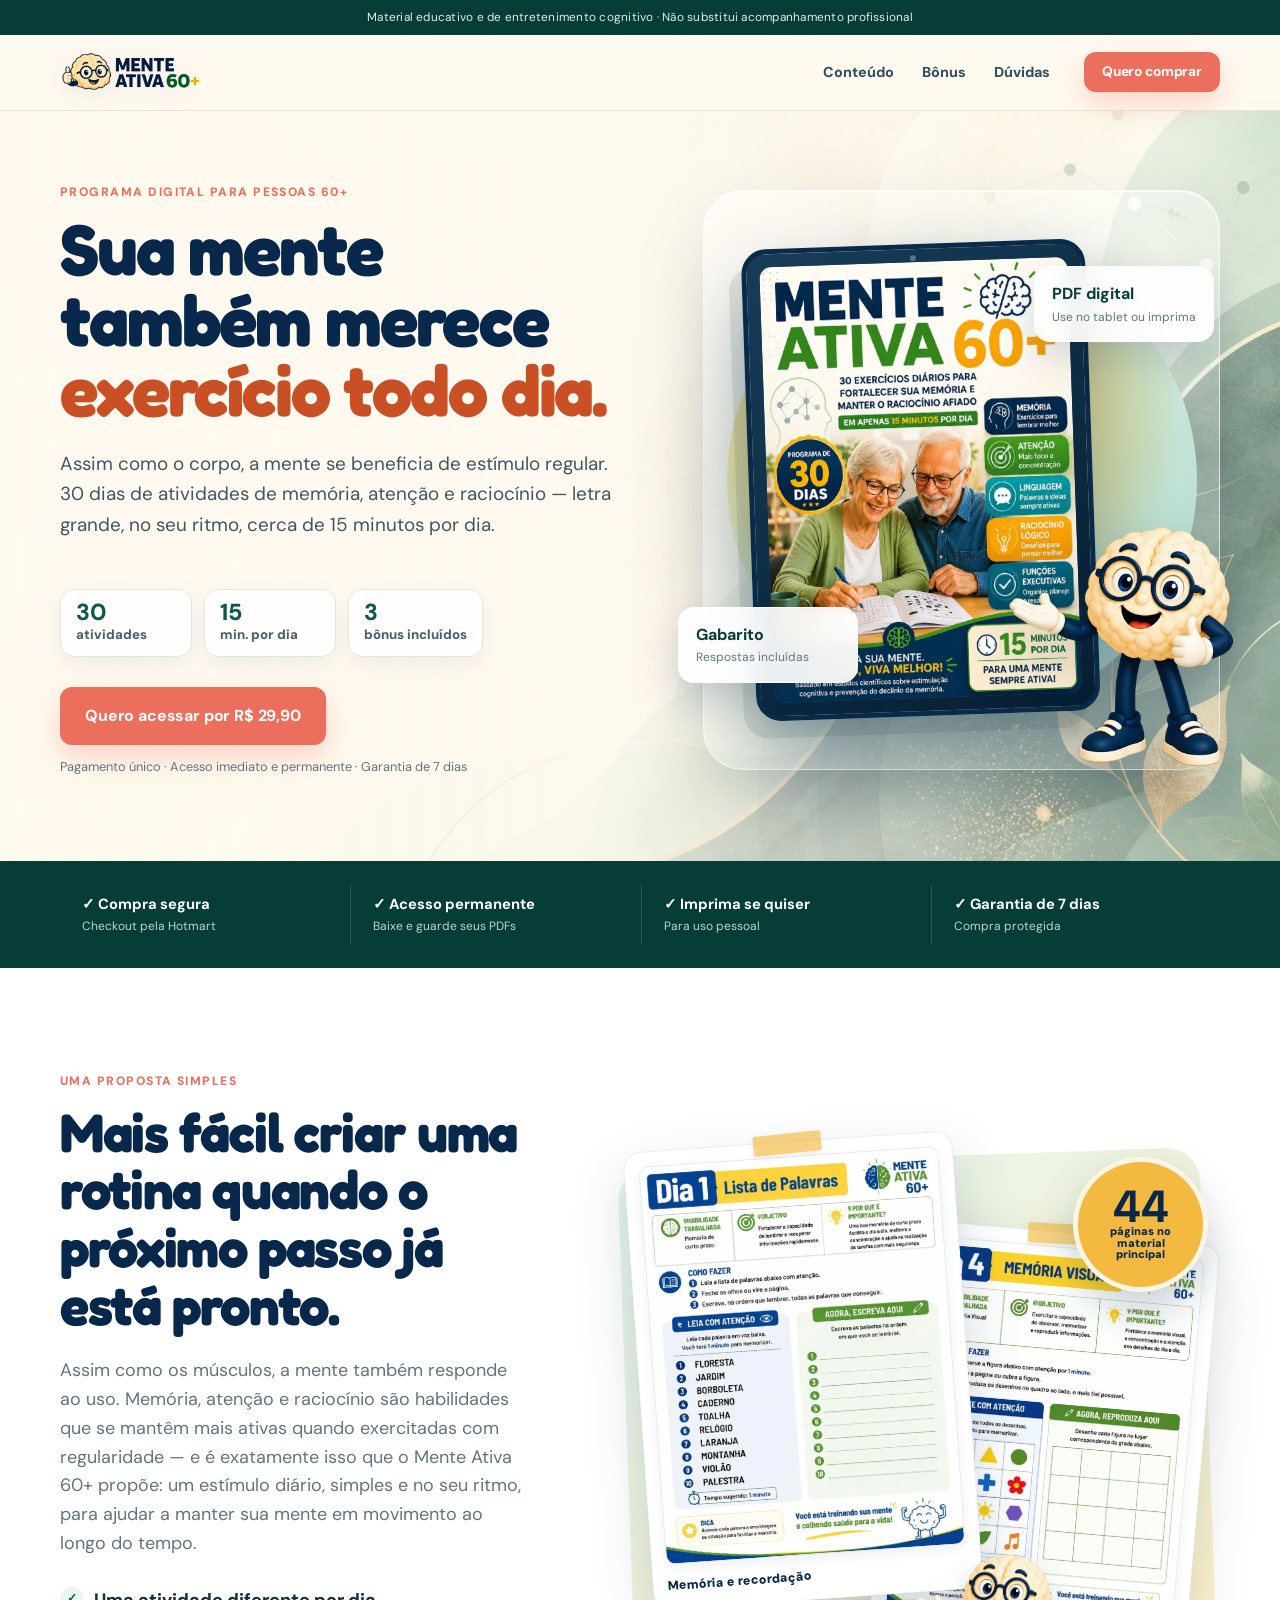
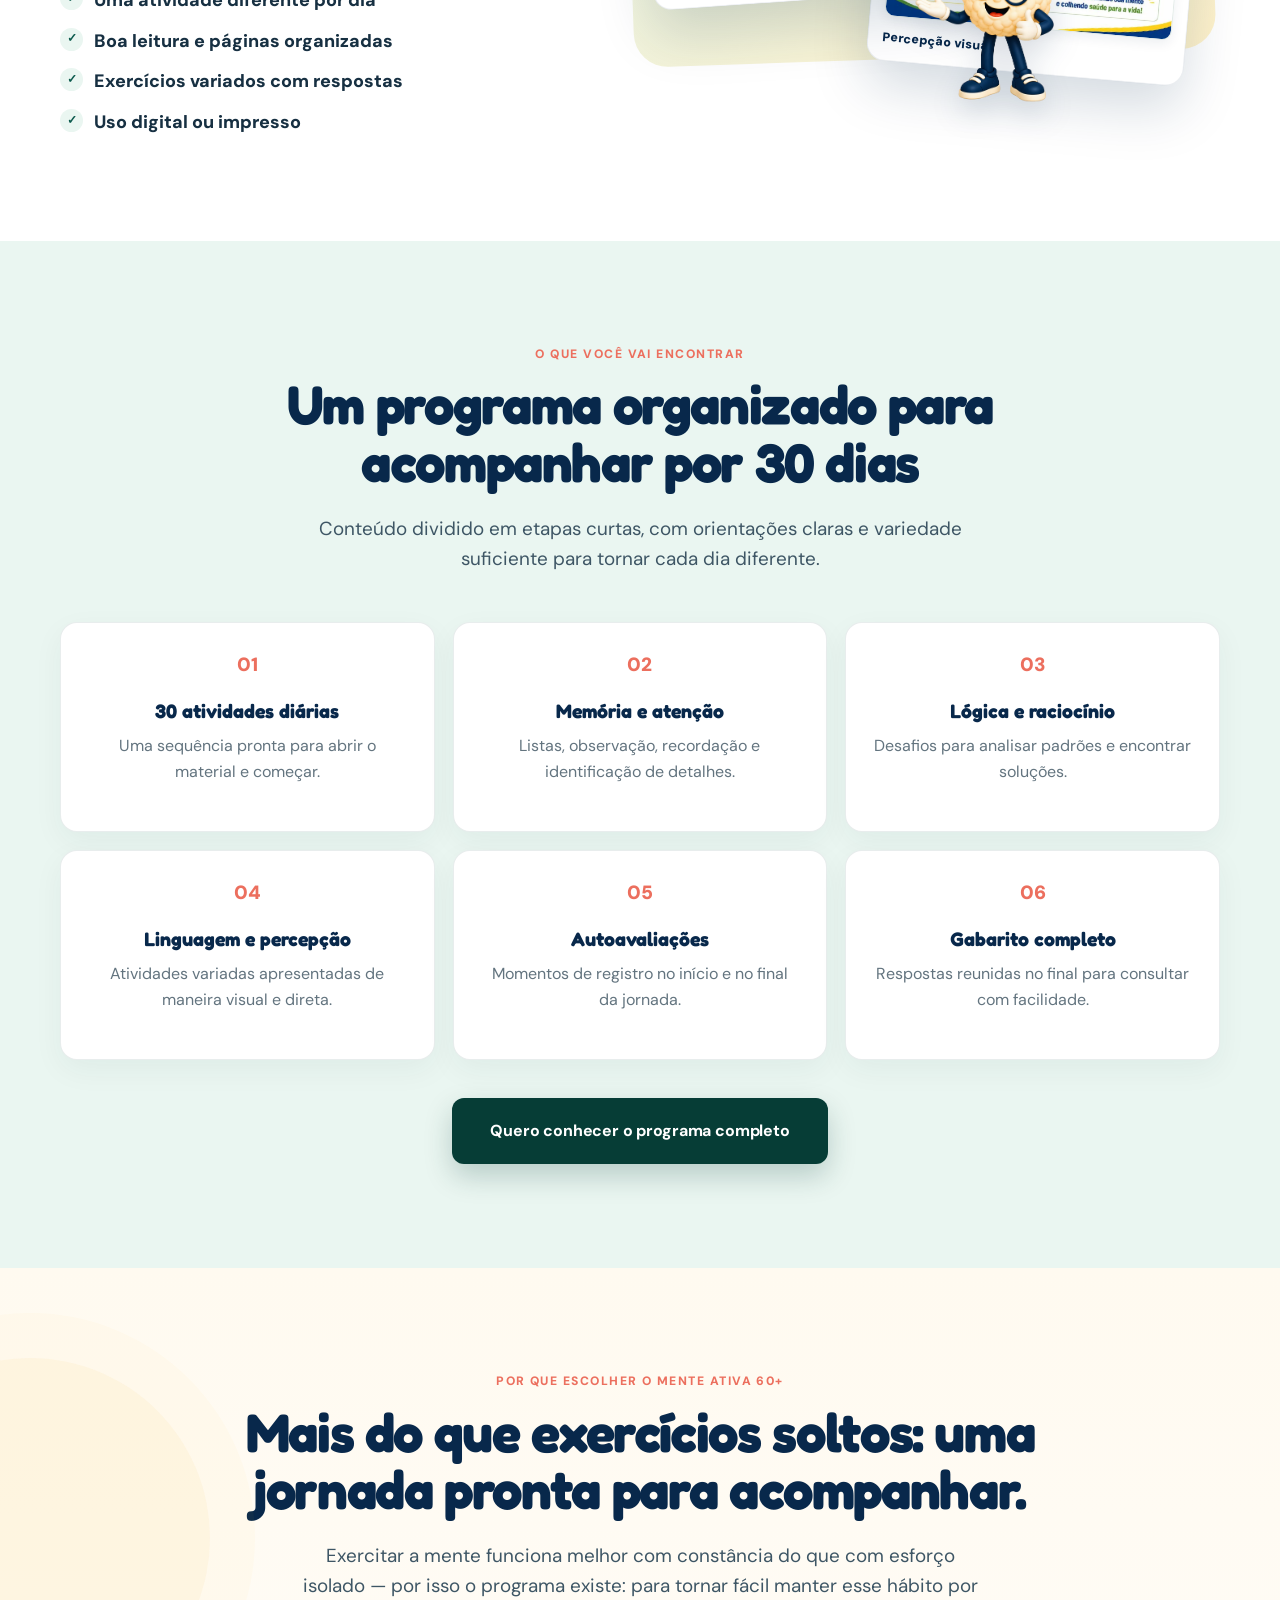
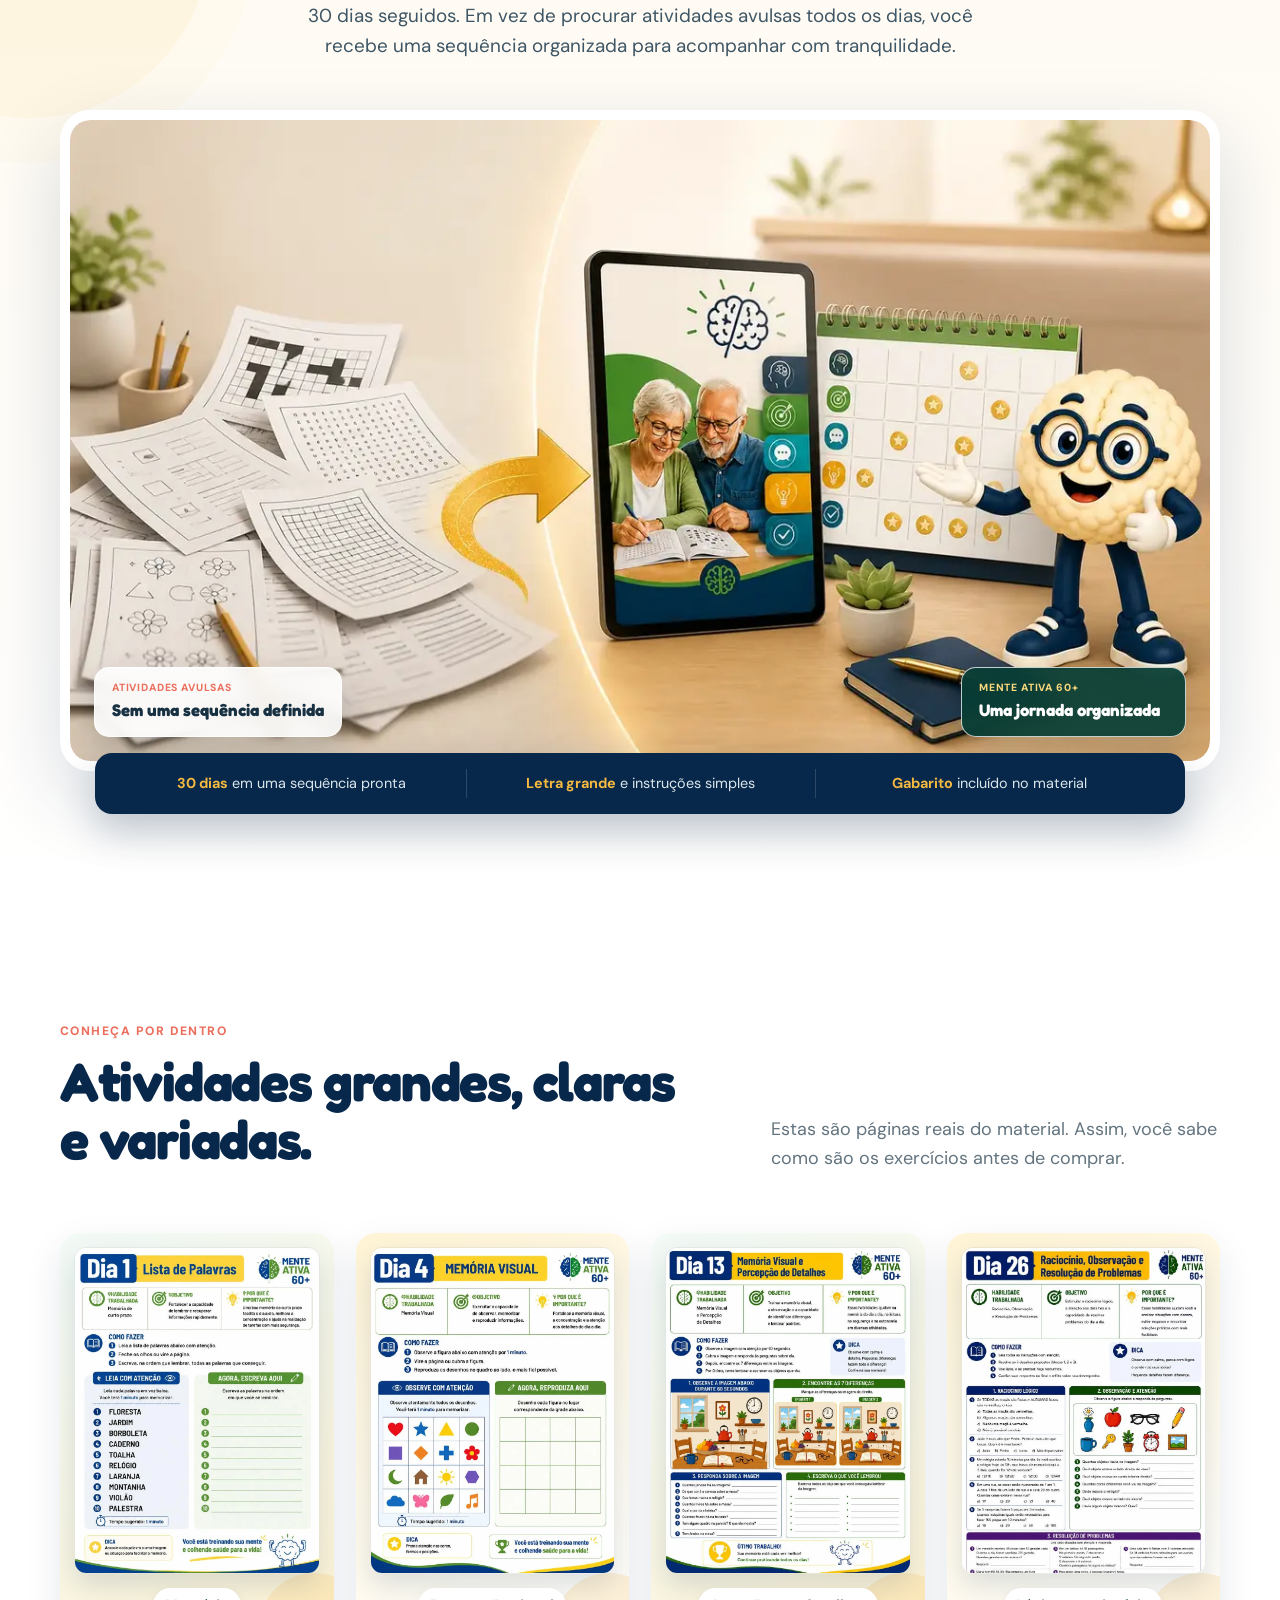
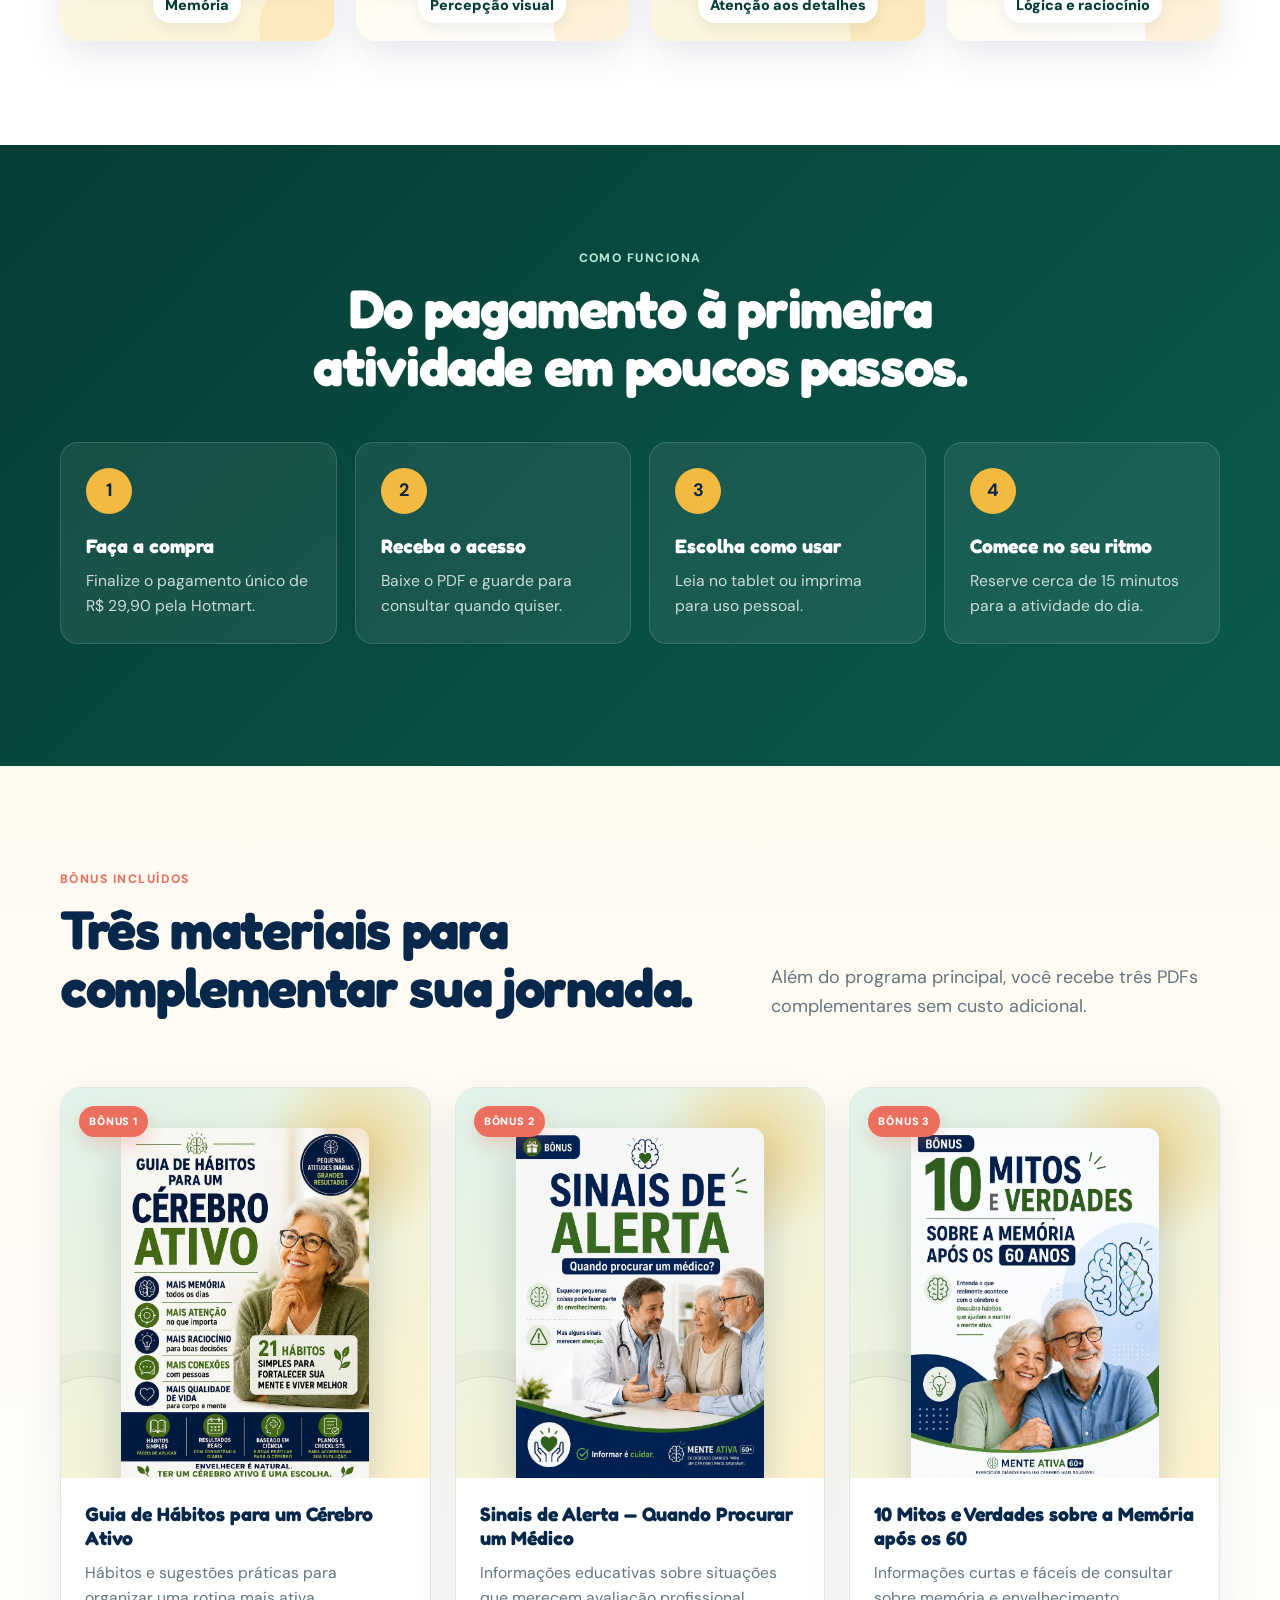
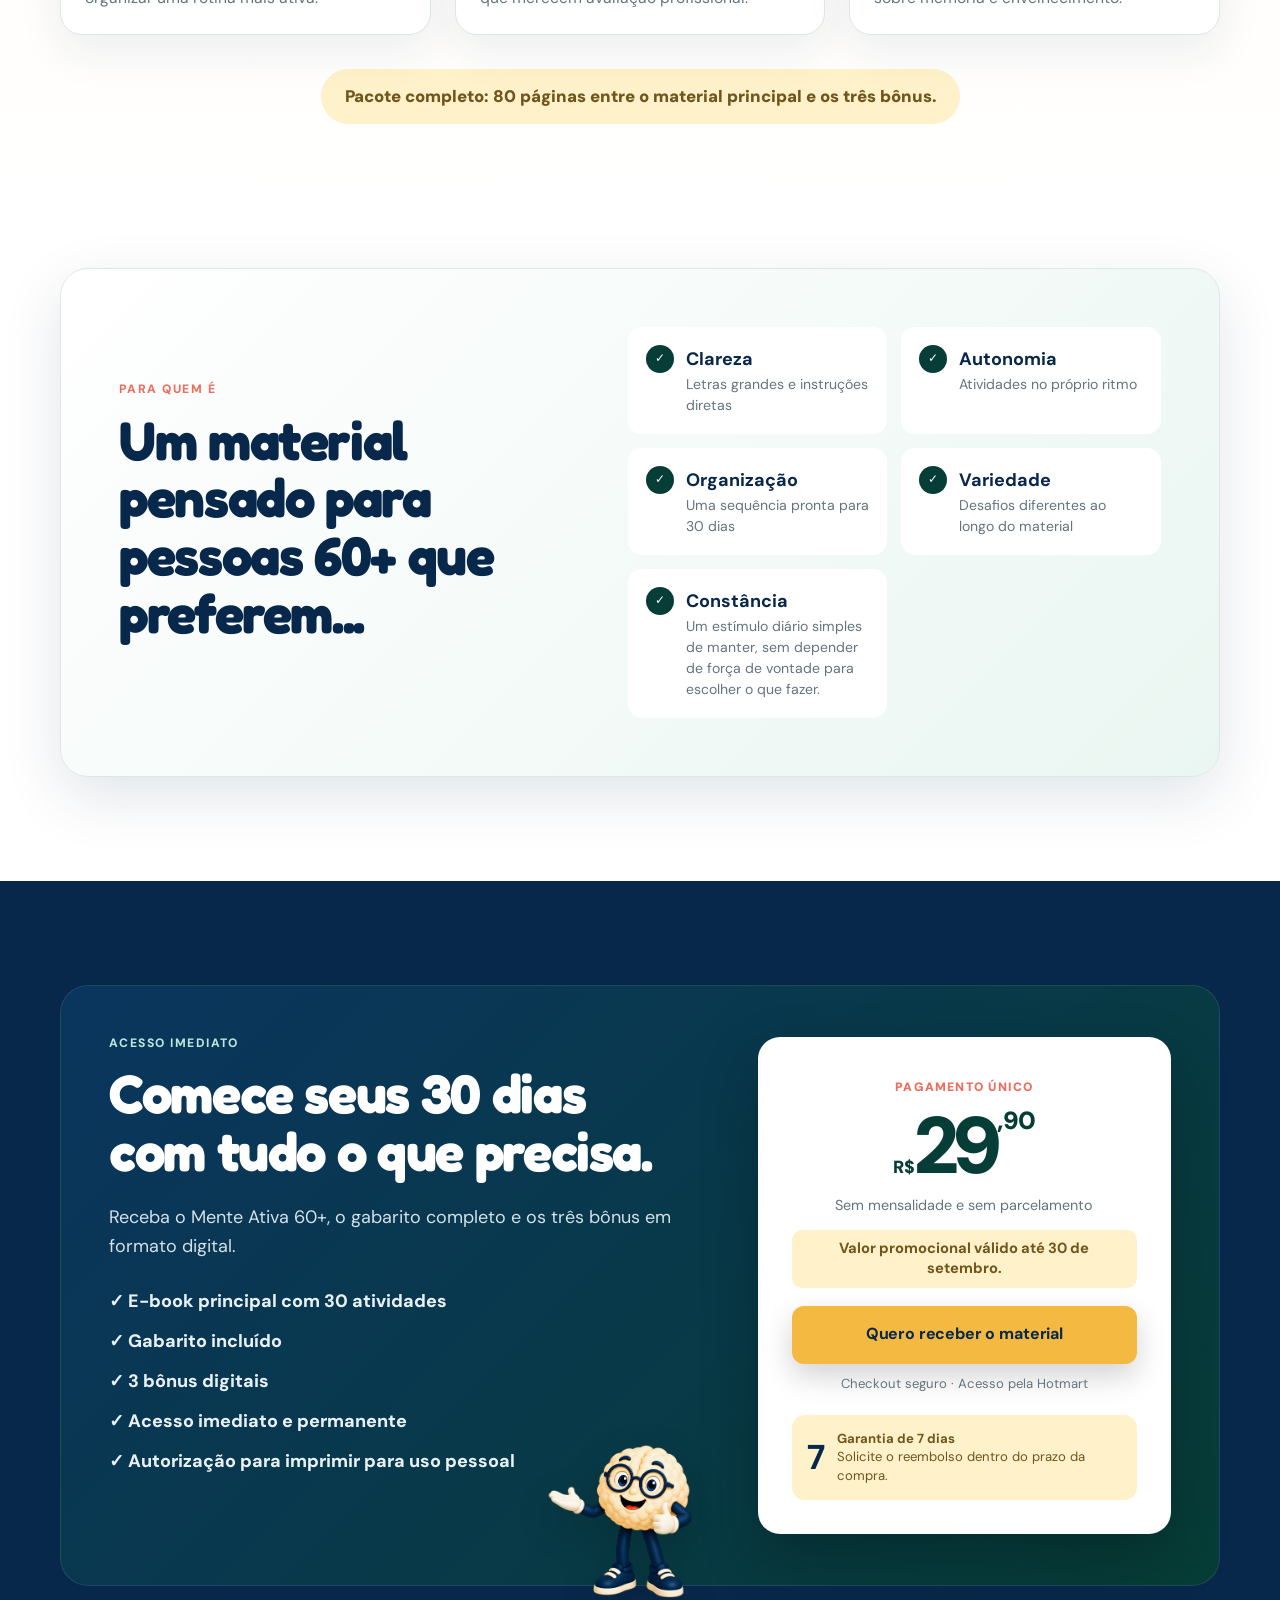
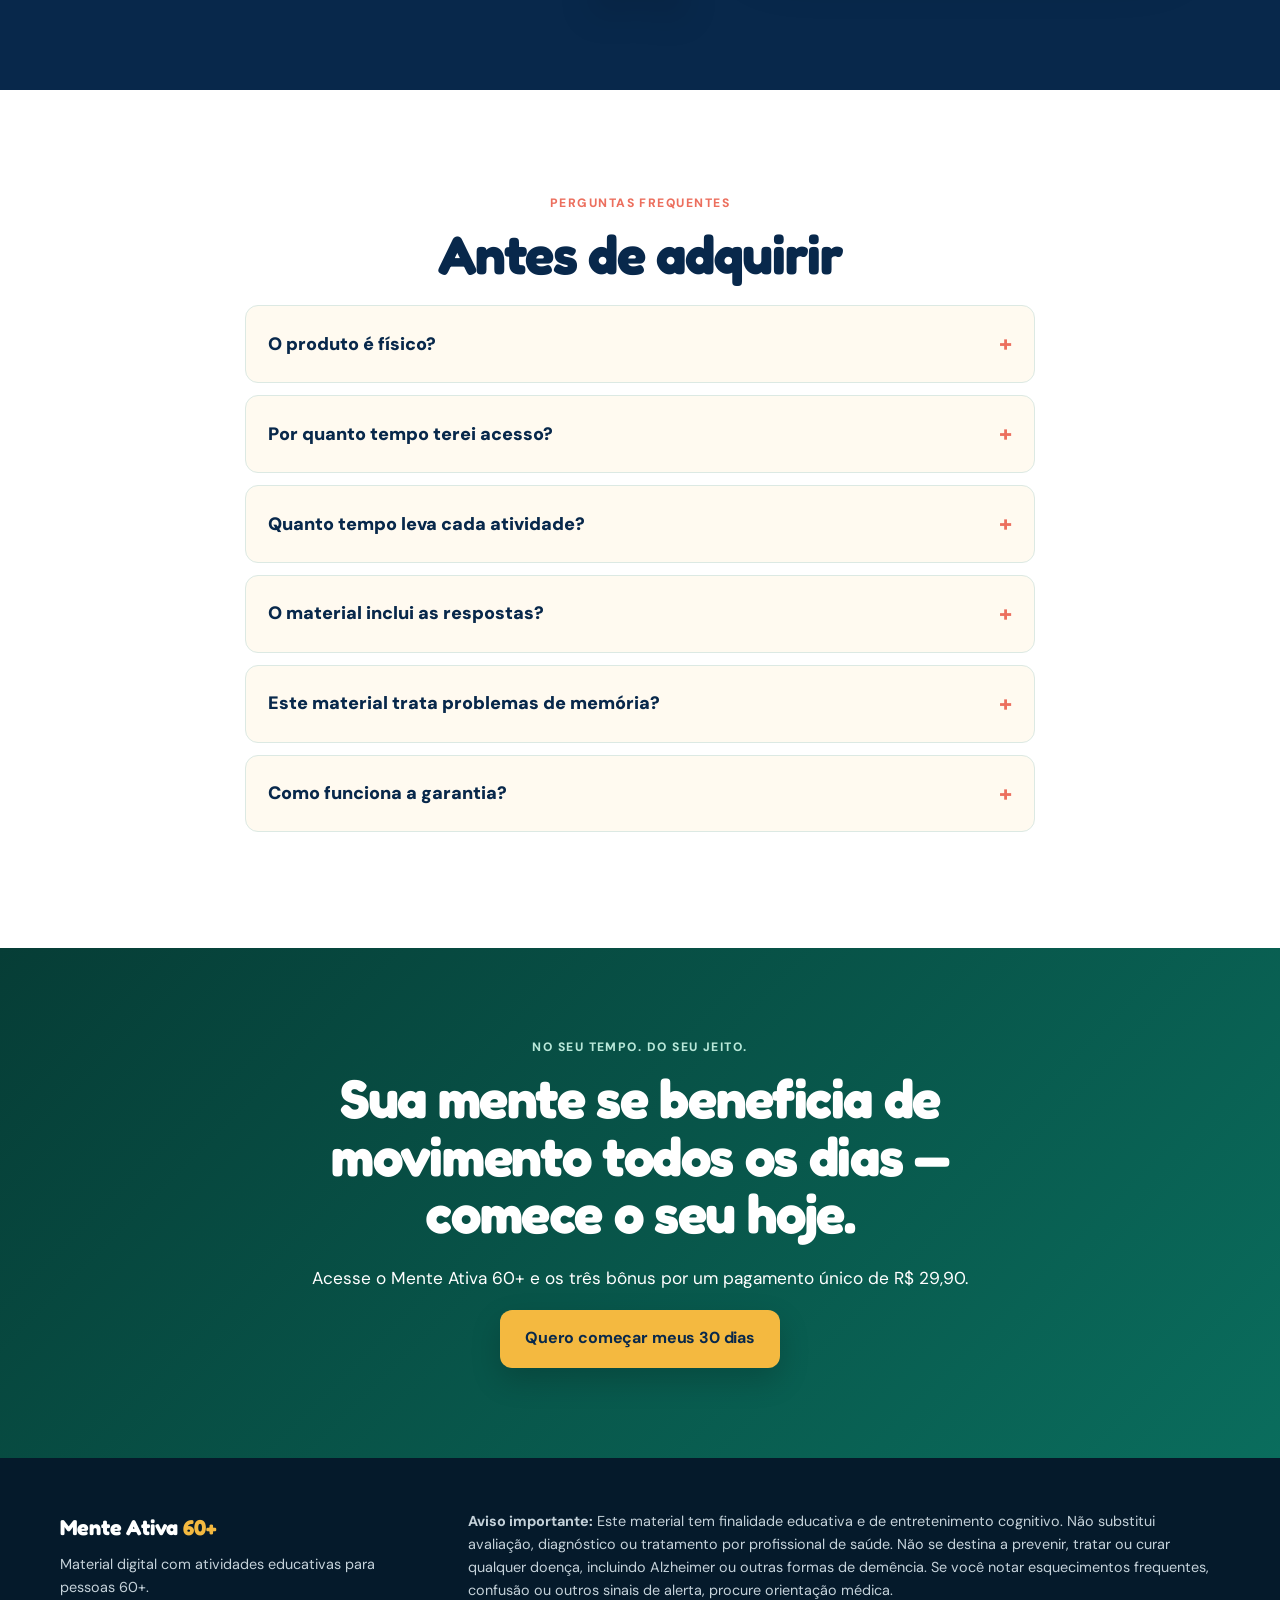
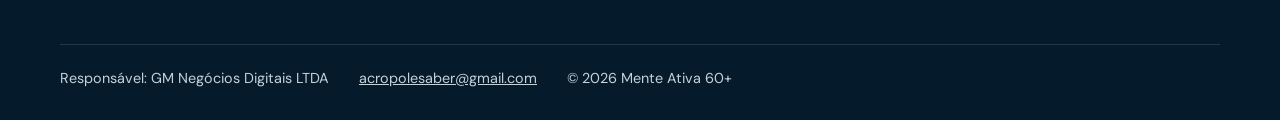
==== commit 3f02ea56: "melhoria" ====
--- a/index.html
+++ b/index.html
@@ -25,15 +25,15 @@
   <header class="topbar">
     <a class="brand" href="#inicio" aria-label="Mente Ativa 60+ — início"><img class="site-logo" src="assets/mente-ativa-logo.webp" alt="Mente Ativa 60+"></a>
     <nav aria-label="Navegação principal"><a href="#conteudo">Conteúdo</a><a href="#bonus">Bônus</a><a href="#duvidas">Dúvidas</a></nav>
-    <a class="button button-small button-primary checkout-link hotmart-fb hotmart__button-checkout" href="https://pay.hotmart.com/P107004863V">Quero começar</a>
+    <a class="button button-small button-primary checkout-link hotmart-fb hotmart__button-checkout" href="https://pay.hotmart.com/P107004863V">Quero comprar</a>
   </header>
 
   <main>
     <section class="hero" id="inicio">
       <div class="hero-intro">
         <p class="eyebrow">Programa digital para pessoas 60+</p>
-        <h1>30 dias para colocar a mente em movimento <em>— no seu ritmo.</em></h1>
-        <p class="lead">Atividades diárias de memória, atenção e raciocínio, com letra grande, instruções simples e cerca de 15 minutos por dia.</p>
+        <h1>Sua mente também merece <span class="hero-highlight">exercício todo dia.</span></h1>
+        <p class="lead">Assim como o corpo, a mente se beneficia de estímulo regular. 30 dias de atividades de memória, atenção e raciocínio — letra grande, no seu ritmo, cerca de 15 minutos por dia.</p>
       </div>
       <div class="hero-product" aria-label="Apresentação do Mente Ativa 60+">
         <div class="product-glow"></div>
@@ -53,7 +53,7 @@
 
     <section class="routine section">
       <div class="container routine-grid">
-        <div class="routine-copy"><p class="eyebrow">Uma proposta simples</p><h2>Mais fácil criar uma rotina quando o próximo passo já está pronto.</h2><p>Você não precisa escolher o que fazer a cada dia. O material apresenta uma sequência organizada de atividades para acompanhar com calma, uma página por vez.</p><ul class="check-list"><li>Uma atividade diferente por dia</li><li>Boa leitura e páginas organizadas</li><li>Exercícios variados com respostas</li><li>Uso digital ou impresso</li></ul></div>
+        <div class="routine-copy"><p class="eyebrow">Uma proposta simples</p><h2>Mais fácil criar uma rotina quando o próximo passo já está pronto.</h2><p>Assim como os músculos, a mente também responde ao uso. Memória, atenção e raciocínio são habilidades que se mantêm mais ativas quando exercitadas com regularidade — e é exatamente isso que o Mente Ativa 60+ propõe: um estímulo diário, simples e no seu ritmo, para ajudar a manter sua mente em movimento ao longo do tempo.</p><ul class="check-list"><li>Uma atividade diferente por dia</li><li>Boa leitura e páginas organizadas</li><li>Exercícios variados com respostas</li><li>Uso digital ou impresso</li></ul></div>
         <div class="routine-pages"><figure class="page-card page-card-main"><img src="assets/exercise-memory.webp" alt="Atividade de memória"><figcaption>Memória e recordação</figcaption></figure><figure class="page-card page-card-side"><img src="assets/exercise-visual.webp" alt="Atividade visual"><figcaption>Percepção visual</figcaption></figure><div class="page-badge"><strong>44</strong><span>páginas no material principal</span></div><img class="routine-mascot" src="assets/mente-ativa-mascote.webp" loading="lazy" alt="Mascote apontando para as páginas do material"></div>
       </div>
     </section>
@@ -75,7 +75,7 @@
       <div class="narrow center">
         <p class="eyebrow">Por que escolher o Mente Ativa 60+</p>
         <h2>Mais do que exercícios soltos: uma jornada pronta para acompanhar.</h2>
-        <p class="section-lead">Em vez de procurar atividades avulsas todos os dias, você recebe uma sequência organizada para acompanhar com tranquilidade.</p>
+        <p class="section-lead">Exercitar a mente funciona melhor com constância do que com esforço isolado — por isso o programa existe: para tornar fácil manter esse hábito por 30 dias seguidos. Em vez de procurar atividades avulsas todos os dias, você recebe uma sequência organizada para acompanhar com tranquilidade.</p>
       </div>
       <div class="difference-visual container">
         <div class="comparison-image">
@@ -107,11 +107,11 @@
       <p class="bonus-note">Pacote completo: 80 páginas entre o material principal e os três bônus.</p>
     </section>
 
-    <section class="audience section"><div class="container audience-card"><div><p class="eyebrow">Para quem é</p><h2>Um material pensado para pessoas 60+ que preferem...</h2></div><ul><li><span>✓</span><div><b>Clareza</b><small>Letras grandes e instruções diretas</small></div></li><li><span>✓</span><div><b>Autonomia</b><small>Atividades no próprio ritmo</small></div></li><li><span>✓</span><div><b>Organização</b><small>Uma sequência pronta para 30 dias</small></div></li><li><span>✓</span><div><b>Variedade</b><small>Desafios diferentes ao longo do material</small></div></li></ul></div></section>
+    <section class="audience section"><div class="container audience-card"><div><p class="eyebrow">Para quem é</p><h2>Um material pensado para pessoas 60+ que preferem...</h2></div><ul><li><span>✓</span><div><b>Clareza</b><small>Letras grandes e instruções diretas</small></div></li><li><span>✓</span><div><b>Autonomia</b><small>Atividades no próprio ritmo</small></div></li><li><span>✓</span><div><b>Organização</b><small>Uma sequência pronta para 30 dias</small></div></li><li><span>✓</span><div><b>Variedade</b><small>Desafios diferentes ao longo do material</small></div></li><li><span>✓</span><div><b>Constância</b><small>Um estímulo diário simples de manter, sem depender de força de vontade para escolher o que fazer.</small></div></li></ul></div></section>
 
     <section class="offer section" id="oferta"><div class="container offer-card">
       <div class="offer-content"><p class="eyebrow eyebrow-light">Acesso imediato</p><h2>Comece seus 30 dias com tudo o que precisa.</h2><p>Receba o Mente Ativa 60+, o gabarito completo e os três bônus em formato digital.</p><ul><li>✓ E-book principal com 30 atividades</li><li>✓ Gabarito incluído</li><li>✓ 3 bônus digitais</li><li>✓ Acesso imediato e permanente</li><li>✓ Autorização para imprimir para uso pessoal</li></ul><img class="offer-mascot" src="assets/mente-ativa-mascote.webp" loading="lazy" alt="Mascote do Mente Ativa 60+"></div>
-      <div class="checkout-box"><span class="checkout-kicker">Pagamento único</span><div class="offer-price"><small>R$</small>29<sup>,90</sup></div><p>Sem mensalidade e sem parcelamento</p><a class="button button-gold button-large checkout-link hotmart-fb hotmart__button-checkout" href="https://pay.hotmart.com/P107004863V">Quero receber o material</a><span class="checkout-safe">Checkout seguro · Acesso pela Hotmart</span><div class="guarantee-mini"><b>7</b><span><strong>Garantia de 7 dias</strong>Solicite o reembolso dentro do prazo da compra.</span></div></div>
+      <div class="checkout-box"><span class="checkout-kicker">Pagamento único</span><div class="offer-price"><small>R$</small>29<sup>,90</sup></div><p>Sem mensalidade e sem parcelamento</p><strong class="promotion-deadline">Valor promocional válido até 30 de setembro.</strong><a class="button button-gold button-large checkout-link hotmart-fb hotmart__button-checkout" href="https://pay.hotmart.com/P107004863V">Quero receber o material</a><span class="checkout-safe">Checkout seguro · Acesso pela Hotmart</span><div class="guarantee-mini"><b>7</b><span><strong>Garantia de 7 dias</strong>Solicite o reembolso dentro do prazo da compra.</span></div></div>
     </div></section>
 
     <section class="faq section" id="duvidas"><div class="narrow"><p class="eyebrow center">Perguntas frequentes</p><h2 class="center">Antes de adquirir</h2>
@@ -123,8 +123,10 @@
       <details><summary>Como funciona a garantia?<span>+</span></summary><p>A compra possui garantia de 7 dias. O reembolso pode ser solicitado pelos canais da Hotmart dentro desse prazo.</p></details>
     </div></section>
 
-    <section class="final-cta"><div class="narrow center"><p class="eyebrow eyebrow-light">No seu tempo. Do seu jeito.</p><h2>Uma atividade por dia para tornar a rotina mais interessante.</h2><p>Acesse o Mente Ativa 60+ e os três bônus por um pagamento único de R$ 29,90.</p><a class="button button-gold button-large checkout-link hotmart-fb hotmart__button-checkout" href="https://pay.hotmart.com/P107004863V">Quero começar meus 30 dias</a></div></section>
+    <section class="final-cta"><div class="narrow center"><p class="eyebrow eyebrow-light">No seu tempo. Do seu jeito.</p><h2>Sua mente se beneficia de movimento todos os dias — comece o seu hoje.</h2><p>Acesse o Mente Ativa 60+ e os três bônus por um pagamento único de R$ 29,90.</p><a class="button button-gold button-large checkout-link hotmart-fb hotmart__button-checkout" href="https://pay.hotmart.com/P107004863V">Quero começar meus 30 dias</a></div></section>
   </main>
+
+  <div class="mobile-buy" role="region" aria-label="Atalho para compra"><a class="button button-primary checkout-link hotmart-fb hotmart__button-checkout" href="https://pay.hotmart.com/P107004863V">Quero comprar por R$ 29,90</a></div>
 
   <footer><div class="container footer-grid"><div><div class="footer-brand">Mente Ativa <b>60+</b></div><p>Material digital com atividades educativas para pessoas 60+.</p></div><p class="footer-warning"><strong>Aviso importante:</strong> Este material tem finalidade educativa e de entretenimento cognitivo. Não substitui avaliação, diagnóstico ou tratamento por profissional de saúde. Não se destina a prevenir, tratar ou curar qualquer doença, incluindo Alzheimer ou outras formas de demência. Se você notar esquecimentos frequentes, confusão ou outros sinais de alerta, procure orientação médica.</p></div><div class="container footer-bottom"><span>Responsável: GM Negócios Digitais LTDA</span><a href="mailto:acropolesaber@gmail.com">acropolesaber@gmail.com</a><span>© 2026 Mente Ativa 60+</span></div></footer>
   <script>
--- a/site.css
+++ b/site.css
@@ -89,3 +89,54 @@
 a.button-secondary.hotmart__button-checkout{background-color:var(--forest)!important;color:#fff!important;box-shadow:0 12px 28px rgba(6,61,54,.22)!important}
 a.button-gold.hotmart-fb,
 a.button-gold.hotmart__button-checkout{background-color:var(--gold)!important;color:var(--navy)!important;box-shadow:0 12px 30px rgba(0,0,0,.18)!important}
+
+/* Legibilidade e acessibilidade para o público 60+ */
+.hero-highlight{display:inline;color:#c94f24}
+.content-grid article{text-align:center}
+.content-grid span{font-size:1.2rem}
+.content-grid p{font-size:1rem;line-height:1.6}
+.section-action .button-secondary{min-height:66px!important;padding:19px 38px!important;font-size:1.1rem!important}
+.bonus-note{padding:15px 24px;font-size:1.05rem;line-height:1.45}
+.bonus-copy p,.steps p{font-size:.98rem;line-height:1.6}
+.audience-card small{font-size:.88rem;line-height:1.5}
+.difference-facts span{font-size:.9rem;line-height:1.45}
+.gallery figcaption{font-size:.9rem}
+.checkout-box>p{font-size:.9rem}
+.checkout-safe{font-size:.82rem;line-height:1.45}
+.guarantee-mini span{font-size:.82rem;line-height:1.4}
+.promotion-deadline{display:block;margin:-5px 0 18px;padding:9px 12px;border-radius:10px;background:#fff1c9;color:#70551c;font-size:.92rem;line-height:1.35}
+footer{font-size:.9rem;line-height:1.6}
+
+@media(max-width:560px){
+  body{padding-bottom:76px;font-size:18px}
+  .notice{padding:9px 14px;font-size:.78rem;line-height:1.4}
+  .topbar{height:68px;gap:10px;padding-inline:12px}
+  .site-logo{width:132px;height:42px}
+  .topbar>.button{display:inline-flex;min-height:44px!important;padding:9px 12px!important;font-size:.82rem!important;white-space:nowrap}
+  h1{font-size:2.65rem;line-height:1.02}
+  h2{font-size:2.2rem;line-height:1.1}
+  h3{font-size:1.28rem}
+  .lead,.section-lead{font-size:1.08rem;line-height:1.65}
+  .eyebrow{font-size:.82rem;line-height:1.4}
+  .hero-facts li{font-size:.82rem;line-height:1.35}
+  .hero-facts span{font-size:1.5rem}
+  .microcopy{font-size:.88rem;line-height:1.5}
+  .product-note b{font-size:.92rem}
+  .product-note span{font-size:.76rem}
+  .trust-strip b{font-size:1rem}
+  .trust-strip span{font-size:.88rem}
+  .page-card figcaption{font-size:.84rem}
+  .page-badge span{font-size:.76rem}
+  .comparison-caption small{font-size:.62rem}
+  .comparison-caption strong{font-size:.82rem}
+  .difference-facts span{font-size:.92rem}
+  .content-grid p,.bonus-copy p,.steps p{font-size:1rem}
+  .audience-card small{font-size:.94rem}
+  .checkout-safe,.guarantee-mini span{font-size:.86rem}
+  .faq summary{padding:21px 18px;font-size:1.05rem;line-height:1.4}
+  .faq details p{padding:0 18px 21px;font-size:1rem;line-height:1.65}
+  .bonus-note{width:auto;max-width:calc(100% - 32px);font-size:1rem}
+  footer{font-size:.9rem}
+  .mobile-buy{position:fixed;z-index:60;right:0;bottom:0;left:0;display:flex;padding:10px 14px calc(10px + env(safe-area-inset-bottom));background:rgba(255,250,240,.97);border-top:1px solid rgba(6,61,54,.14);box-shadow:0 -8px 28px rgba(8,40,75,.14);backdrop-filter:blur(12px)}
+  .mobile-buy .button{width:100%;min-height:52px!important;padding:13px 16px!important;font-size:1rem!important}
+}
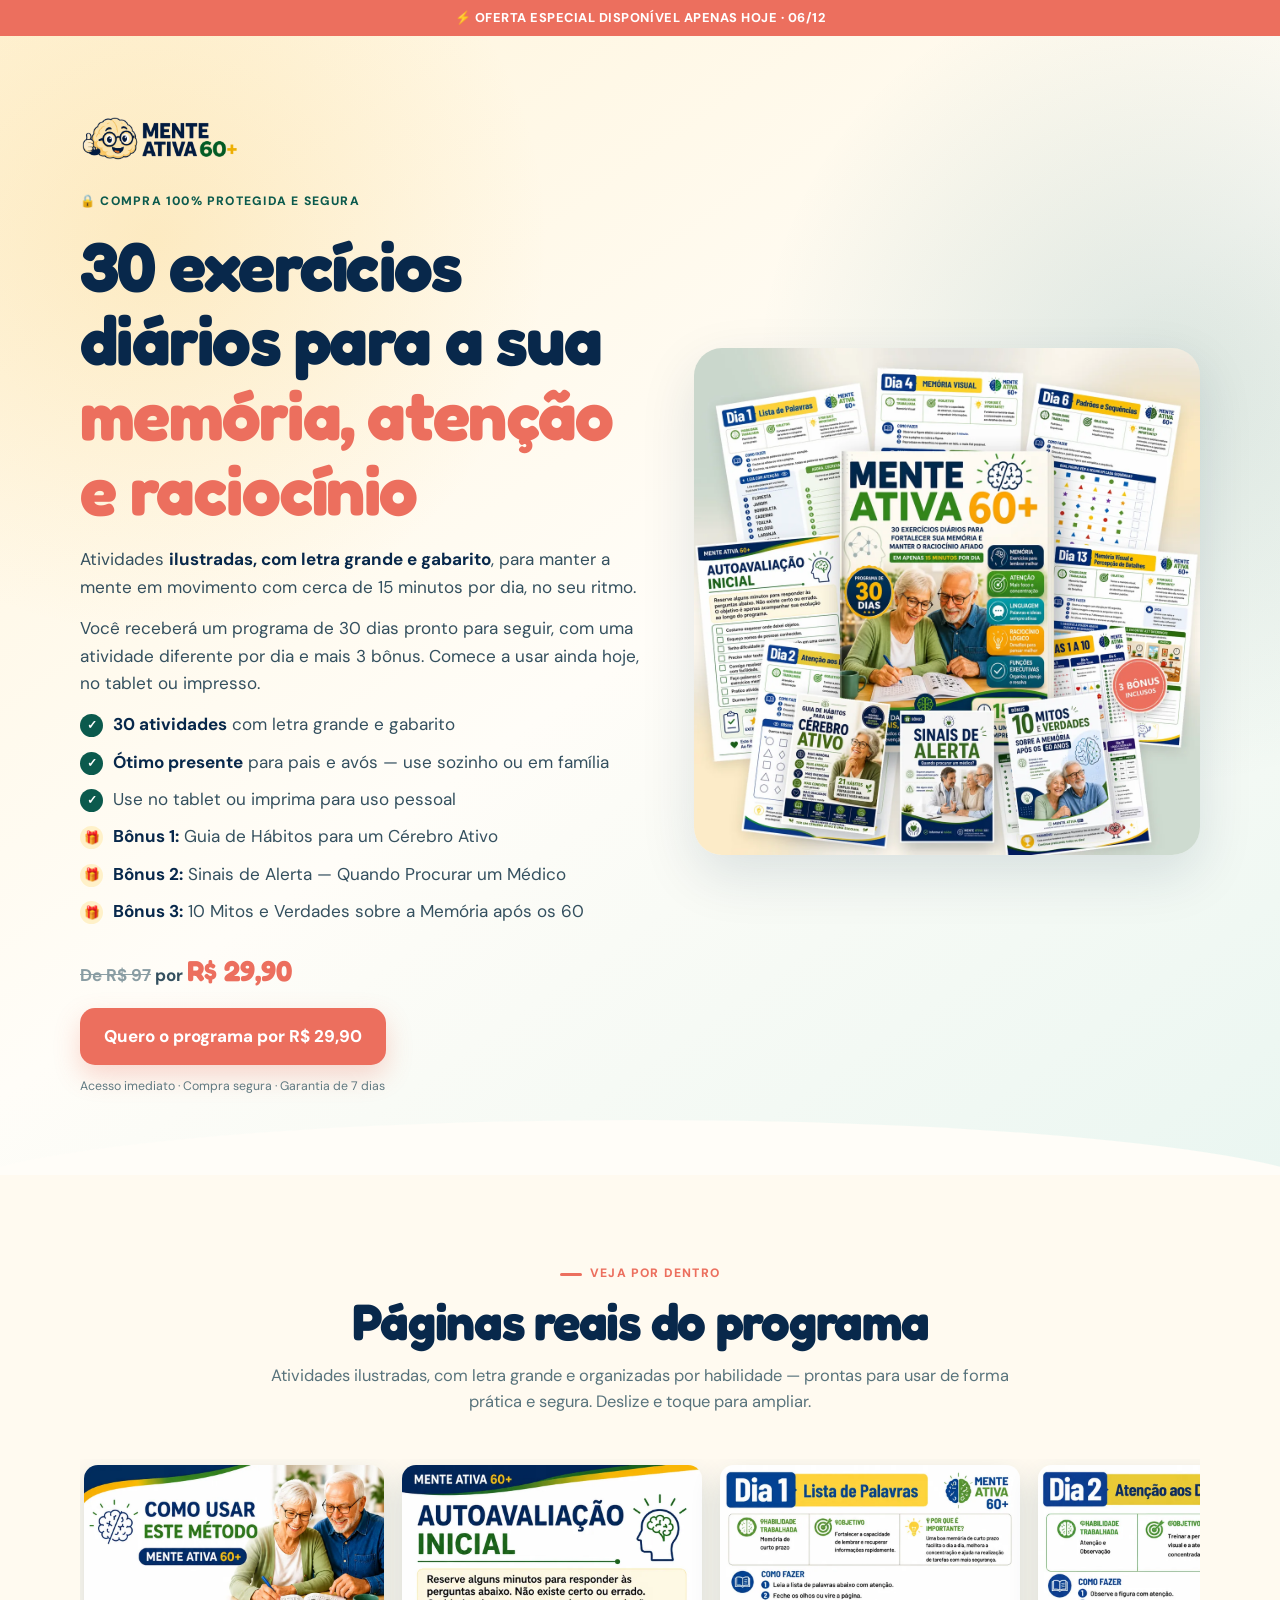
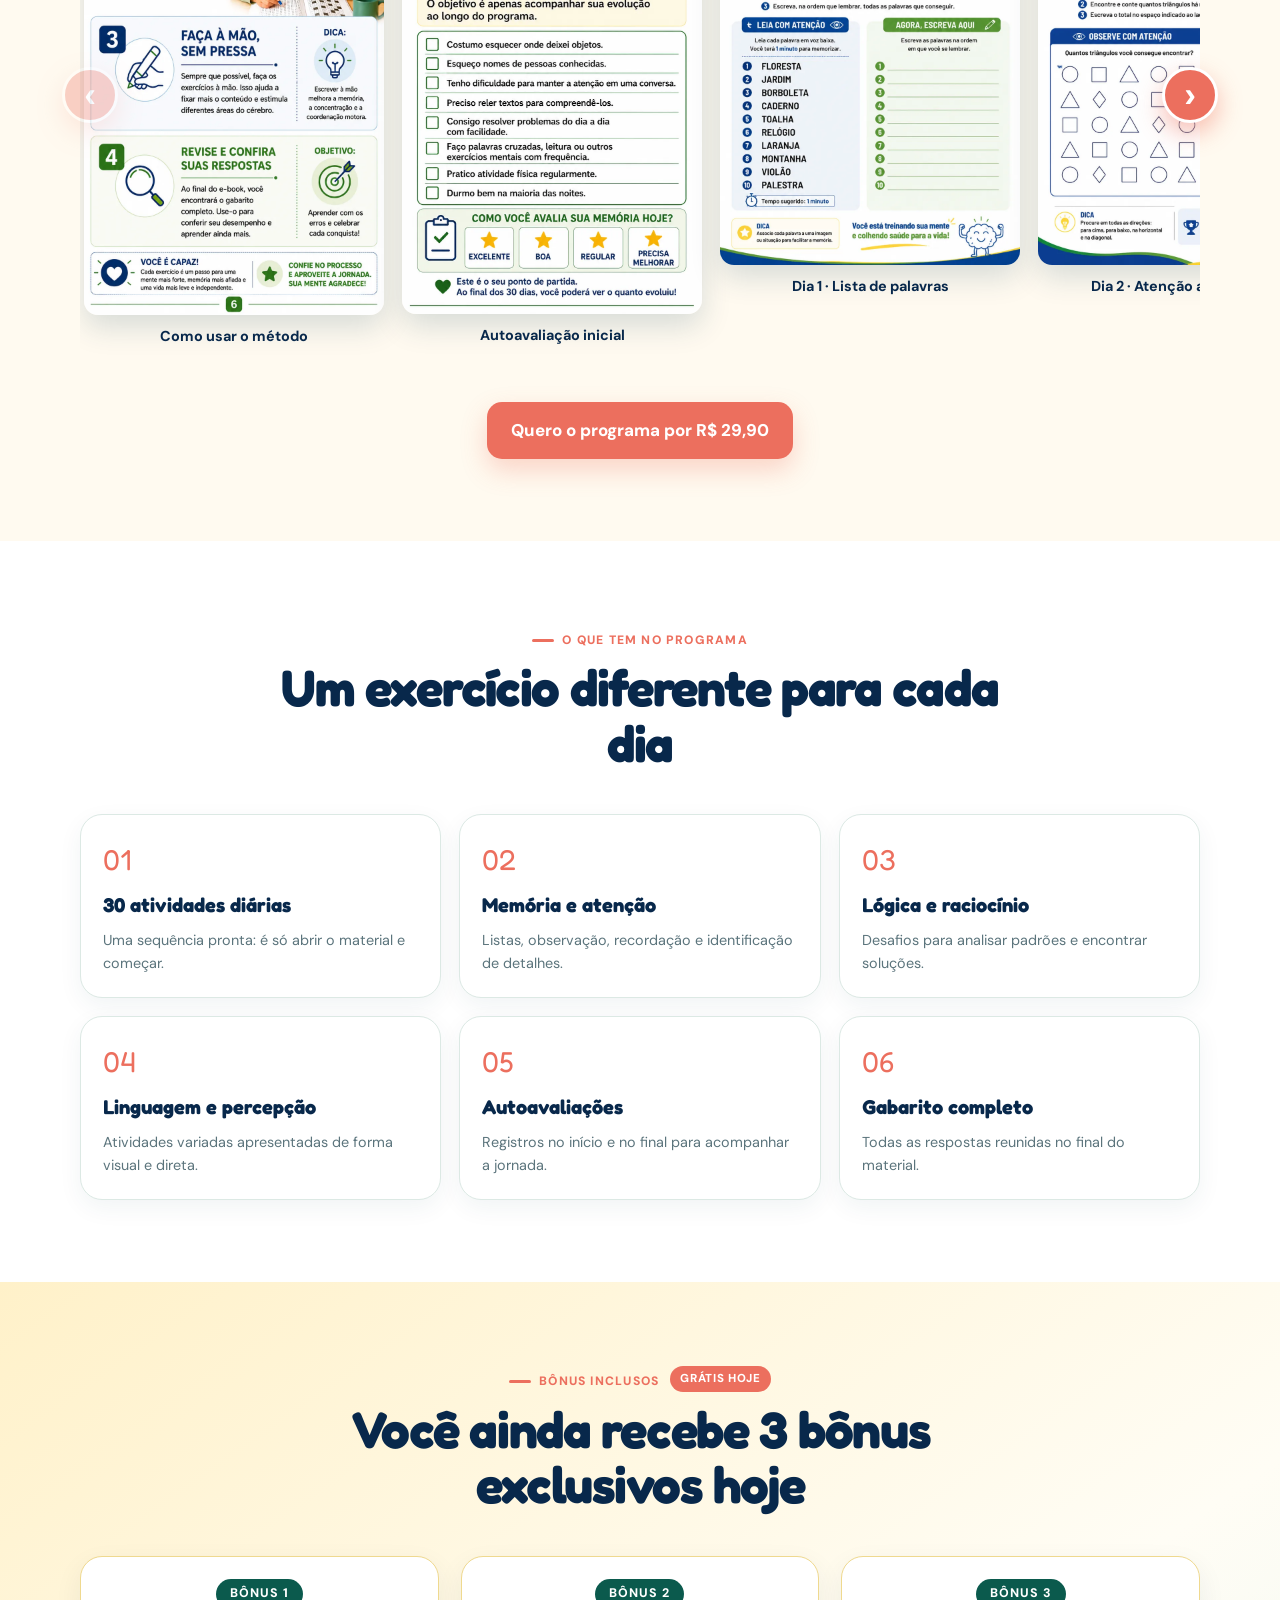
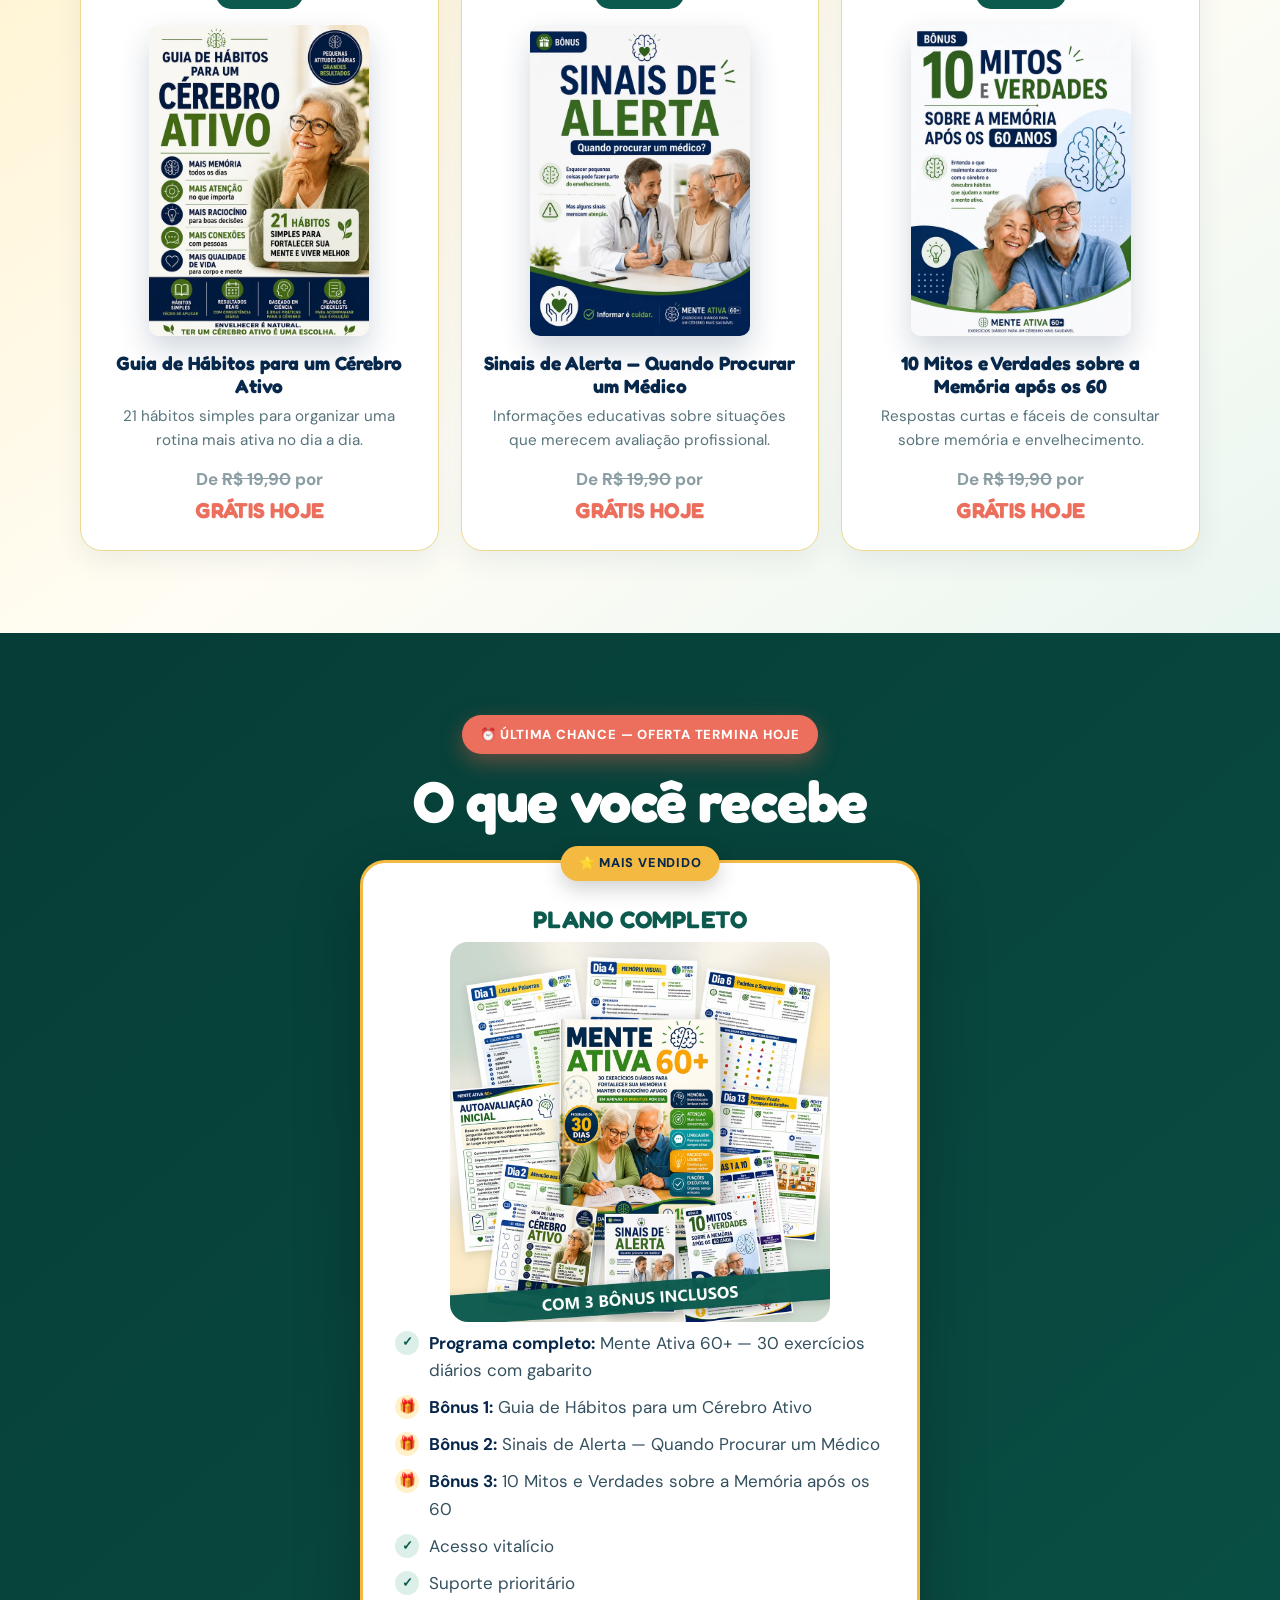
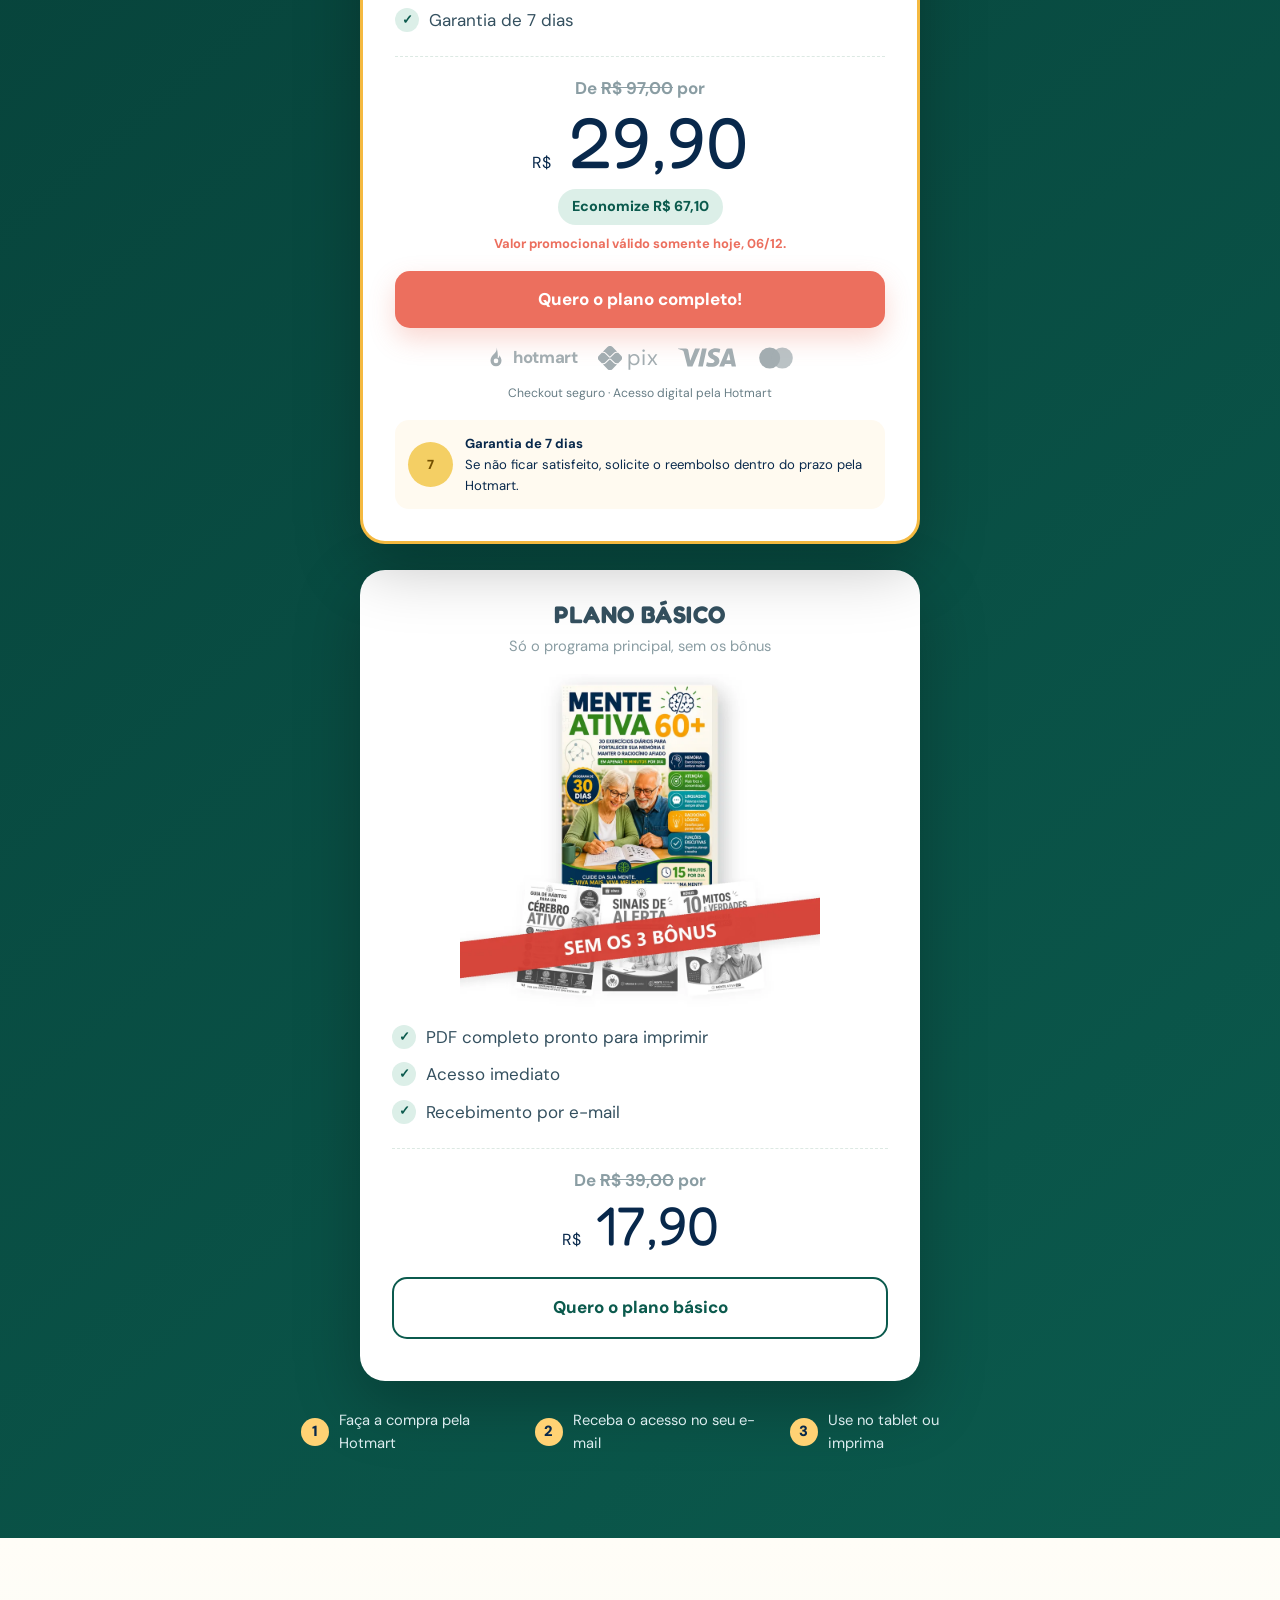
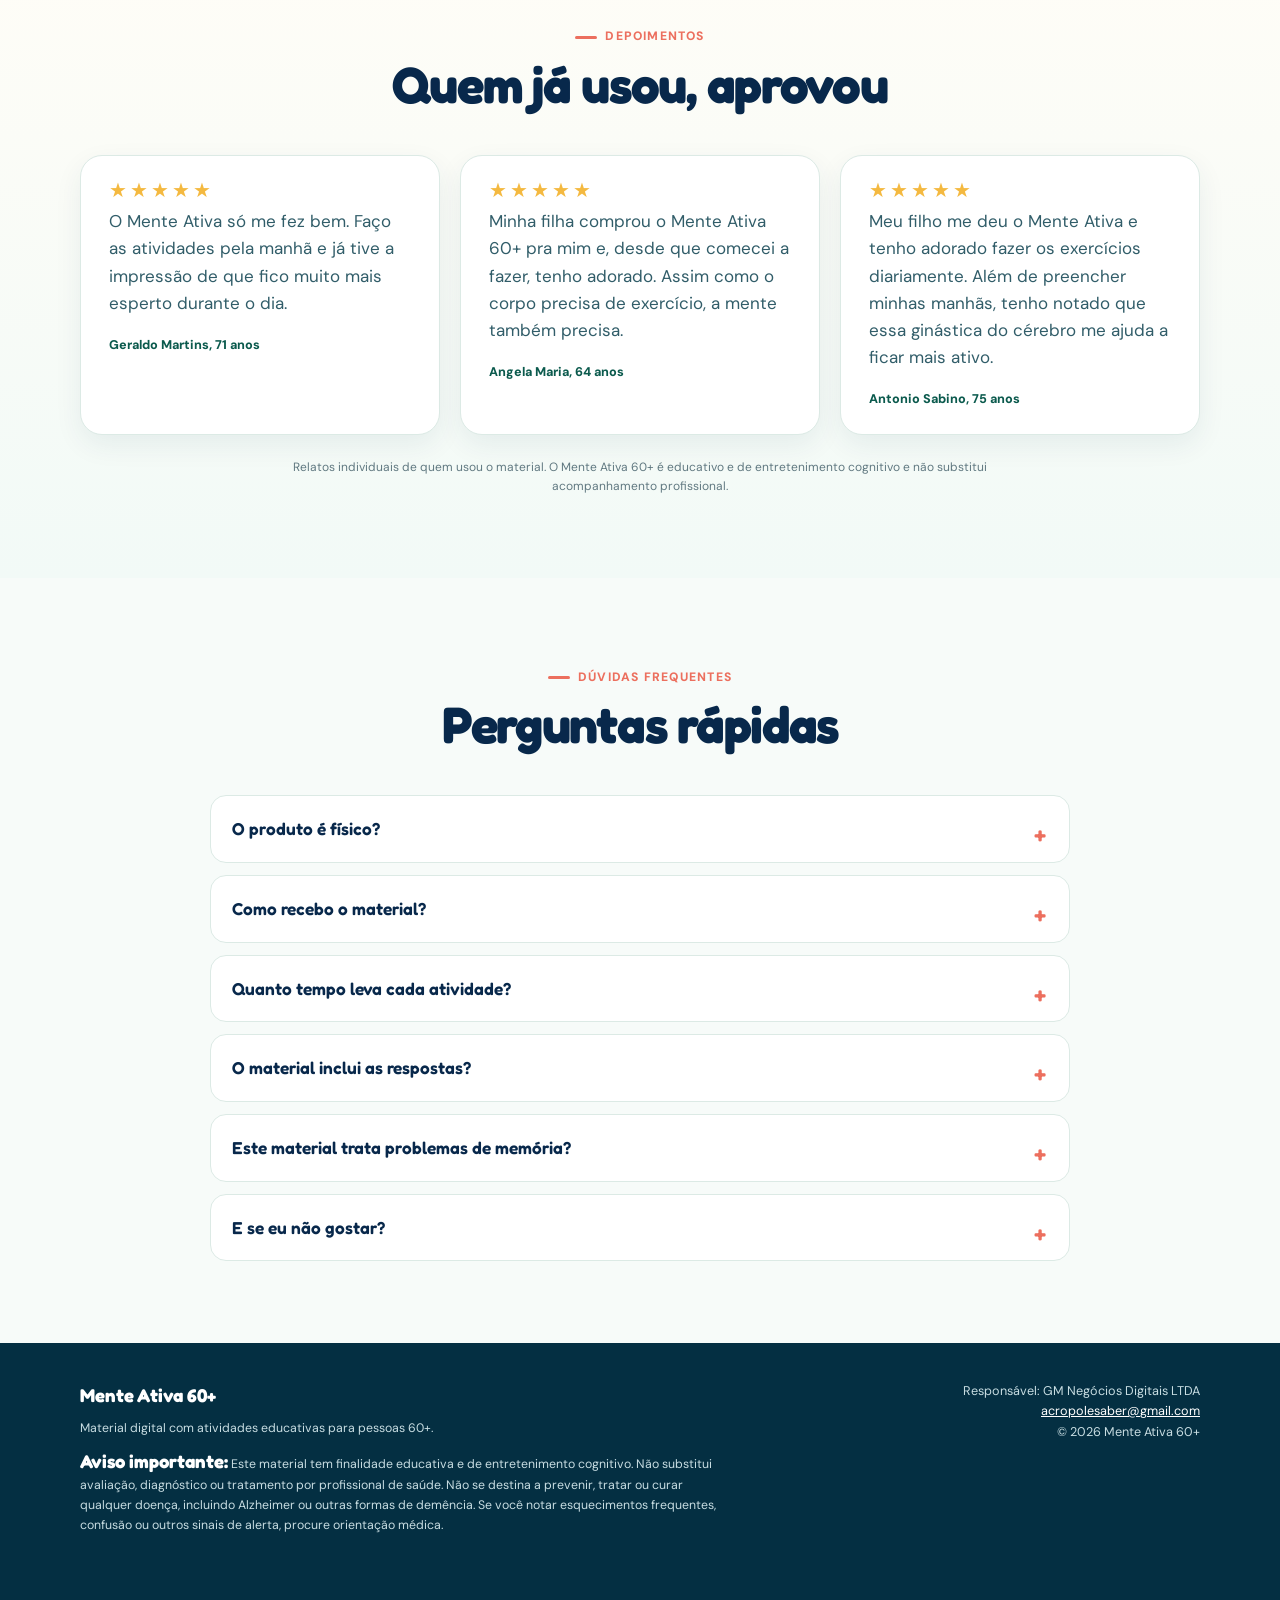
==== commit dac2a805: "reestruturacao" ====
--- a/index.html
+++ b/index.html
@@ -1,138 +1,89 @@
 <!doctype html>
 <html lang="pt-BR">
 <head>
-  <meta charset="utf-8">
-  <meta name="viewport" content="width=device-width,initial-scale=1">
-  <title>Mente Ativa 60+ | 30 dias de atividades</title>
-  <meta name="description" content="Programa digital com 30 atividades para exercitar memória, atenção e raciocínio. Letra grande, gabarito, 3 bônus e acesso permanente.">
-  <meta name="theme-color" content="#063d36">
-  <meta name="facebook-domain-verification" content="ef6sqevnes3hhn8mv7p3bhau8fu4ef">
-  <link rel="icon" href="favicon.svg" type="image/svg+xml">
-  <link rel="preconnect" href="https://fonts.googleapis.com">
-  <link rel="preconnect" href="https://fonts.gstatic.com" crossorigin>
-  <link href="https://fonts.googleapis.com/css2?family=DM+Sans:wght@400;500;600;700;800&amp;family=Fredoka:wght@500;600;700&amp;display=swap" rel="stylesheet">
-  <link rel="stylesheet" href="site.css">
   <!-- Meta Pixel Code -->
   <script>
     !function(f,b,e,v,n,t,s){if(f.fbq)return;n=f.fbq=function(){n.callMethod?n.callMethod.apply(n,arguments):n.queue.push(arguments)};if(!f._fbq)f._fbq=n;n.push=n;n.loaded=!0;n.version='2.0';n.queue=[];t=b.createElement(e);t.async=!0;t.src=v;s=b.getElementsByTagName(e)[0];s.parentNode.insertBefore(t,s)}(window,document,'script','https://connect.facebook.net/en_US/fbevents.js');
     fbq('init','1323893266191840');fbq('track','PageView');
   </script>
+  <noscript><img height="1" width="1" style="display:none" src="https://www.facebook.com/tr?id=1323893266191840&amp;ev=PageView&amp;noscript=1" alt=""></noscript>
   <!-- End Meta Pixel Code -->
+  <meta charset="utf-8">
+  <meta name="viewport" content="width=device-width,initial-scale=1">
+  <title>Mente Ativa 60+ | 30 exercícios diários para memória, atenção e raciocínio</title>
+  <meta name="description" content="30 exercícios diários, com letra grande e gabarito, para exercitar memória, atenção e raciocínio após os 60. Mais 3 bônus e acesso imediato.">
+  <meta name="theme-color" content="#063d36">
+  <meta name="facebook-domain-verification" content="ef6sqevnes3hhn8mv7p3bhau8fu4ef">
+  <meta property="og:title" content="Mente Ativa 60+ — 30 exercícios diários para a mente">
+  <meta property="og:description" content="30 exercícios com letra grande e gabarito + 3 bônus. R$ 29,90, acesso imediato.">
+  <meta property="og:type" content="product">
+  <meta property="og:url" content="https://acropoledosaber.com.br/">
+  <meta property="og:image" content="https://acropoledosaber.com.br/assets/ma-mockup.webp">
+  <link rel="icon" href="favicon.svg" type="image/svg+xml">
+  <link rel="preconnect" href="https://fonts.googleapis.com">
+  <link rel="preconnect" href="https://fonts.gstatic.com" crossorigin>
+  <link href="https://fonts.googleapis.com/css2?family=DM+Sans:wght@400;500;600;700;800&amp;family=Fredoka:wght@500;600;700&amp;display=swap" rel="stylesheet">
+  <style>
+    :root{--ink:#08284b;--text:#34505f;--teal:#0b5a4d;--coral:#ec6f5e;--gold:#f4b940;--cream:#fffaf0;--paper:#fffdf8;--mint:#eaf6f1;--line:#dce9e3;--shadow:0 20px 55px rgba(8,40,75,.12)}
+    *{box-sizing:border-box}html{scroll-behavior:smooth}body{margin:0;color:var(--ink);font-family:"DM Sans",sans-serif;background:var(--paper);font-size:17px;line-height:1.6}img{display:block;max-width:100%;height:auto}a{color:inherit}.wrap{width:min(1120px,calc(100% - 40px));margin:auto}.display{font-family:"Fredoka",sans-serif;line-height:1.08;letter-spacing:-.025em}.eyebrow{display:inline-flex;align-items:center;gap:8px;color:var(--coral);font-size:.76rem;font-weight:800;letter-spacing:.1em;text-transform:uppercase}.eyebrow:before{content:"";width:22px;height:3px;border-radius:9px;background:currentColor}.secure-eyebrow{color:var(--teal)}.secure-eyebrow:before{display:none}.button{display:inline-flex;align-items:center;justify-content:center;padding:15px 24px;border-radius:15px;background:var(--coral);box-shadow:0 11px 26px rgba(237,98,74,.25);color:#fff;font-weight:800;text-decoration:none;transition:.2s}.button:hover{transform:translateY(-2px);box-shadow:0 15px 32px rgba(237,98,74,.31)}.button.teal{background:var(--teal)}.micro{color:#607981;font-size:.77rem}.notice{padding:8px 18px;background:var(--coral);color:#fff;text-align:center;font-size:.8rem;font-weight:800;letter-spacing:.04em}
+    section{padding:82px 0}.hero{position:relative;overflow:hidden;padding:70px 0 78px;background:radial-gradient(circle at 12% 18%,rgba(244,185,64,.2),transparent 27%),radial-gradient(circle at 91% 30%,rgba(11,90,77,.14),transparent 29%),linear-gradient(145deg,#fff4d9,#fffdf8 52%,#eaf6f1)}.hero:after{content:"";position:absolute;left:-5%;right:-5%;bottom:-105px;height:160px;border-radius:50% 50% 0 0;background:var(--paper)}.hero-grid{position:relative;z-index:1;display:grid;grid-template-columns:1.05fr .95fr;gap:54px;align-items:center}.hero h1{max-width:720px;margin:16px 0 19px;font-size:clamp(2.75rem,5.4vw,5rem)}.hero h1 span{color:var(--coral)}.hero .lead{max-width:600px;margin:0 0 14px;color:var(--text);font-size:1.07rem}.hero .lead strong{color:var(--ink)}.receive{display:grid;gap:10px;max-width:600px;margin:0 0 22px;padding:0;list-style:none}.receive li{position:relative;padding-left:33px;color:var(--text);font-size:1.07rem;text-align:left}.receive li strong{color:var(--ink)}.receive li:before{content:"✓";position:absolute;left:0;top:3px;display:grid;width:23px;height:23px;place-items:center;border-radius:50%;background:var(--teal);color:#fff;font-size:.75rem;font-weight:900}.hero-price{margin:0 0 14px;color:var(--text);font-weight:700}.hero-price s{color:#8a9da3}.hero-price strong{color:var(--coral);font-family:"Fredoka";font-size:1.8rem}.trust{margin:12px 0 0}.hero-actions{display:flex;flex-wrap:wrap;align-items:center;gap:14px}.hero-art{position:relative}.hero-art img{border-radius:28px;box-shadow:var(--shadow)}.hero-badge{position:absolute;right:-10px;bottom:26px;max-width:175px;padding:12px 16px;border:2px solid var(--gold);border-radius:20px;background:#fff;color:#795104;font-family:"Fredoka";font-size:.9rem;font-weight:700;text-align:center;box-shadow:0 12px 28px rgba(90,60,0,.15);transform:rotate(-3deg);z-index:3}
+    .section-head{max-width:780px;margin:0 auto 43px;text-align:center}.section-head .eyebrow{justify-content:center}.section-head h2{margin:10px 0 14px;font-size:clamp(2.1rem,4vw,3.5rem)}.section-head p{margin:0;color:#58737c;font-size:1.03rem}
+    .contents{background:#fff}.topics{display:grid;grid-template-columns:repeat(3,1fr);gap:18px}.topic{padding:22px;border:1px solid #dce9e4;border-radius:22px;background:#fff;box-shadow:0 8px 25px rgba(7,63,87,.06)}.topic .num{font-family:"Fredoka";font-size:1.8rem;color:var(--coral)}.topic h3{margin:6px 0 8px;font-family:"Fredoka";font-size:1.25rem}.topic p{margin:0;color:#5b747c;font-size:.9rem}.center-cta{text-align:center;margin-top:34px}
+    .inside{background:var(--cream)}.carousel{position:relative}.track{display:flex;gap:18px;overflow-x:auto;padding:6px 4px 20px;scroll-snap-type:x mandatory;scrollbar-width:thin}.page{flex:0 0 min(300px,76%);margin:0;scroll-snap-align:center}.page button{display:block;width:100%;padding:0;border:0;background:none;cursor:zoom-in}.page img{width:100%;height:auto;border-radius:14px;box-shadow:0 12px 30px rgba(7,63,87,.16)}.page figcaption{margin-top:10px;font-size:.9rem;font-weight:700;text-align:center}.car-btn{position:absolute;top:calc(50% - 46px);z-index:2;display:grid;width:56px;height:56px;place-items:center;padding:0 0 4px;border:3px solid #fff;border-radius:50%;background:var(--coral);box-shadow:0 10px 24px rgba(237,98,74,.4);color:#fff;font-size:2.2rem;font-weight:700;line-height:1;cursor:pointer;transition:opacity .2s,transform .2s}.car-btn:hover{transform:scale(1.08)}.car-btn[disabled]{opacity:.3;cursor:default;transform:none}.car-btn.prev{left:-18px}.car-btn.next{right:-18px}.car-btn.next:not([disabled]){animation:nudge 1.6s ease-in-out infinite}@keyframes nudge{50%{transform:translateX(5px)}}.lightbox{max-width:min(760px,94vw);max-height:94vh;padding:0;border:0;background:transparent;overflow:visible}.lightbox::backdrop{background:rgba(4,47,66,.86)}.lightbox img{width:auto;max-height:90vh;margin:auto;border-radius:12px}.lightbox .close{position:absolute;top:-14px;right:-14px;width:40px;height:40px;border:0;border-radius:50%;background:#fff;color:var(--ink);font-size:1.5rem;cursor:pointer}.checklist{list-style:none;padding:0;margin:22px 0}.checklist li{position:relative;padding:8px 0 8px 33px}.checklist li:before{content:"✓";position:absolute;left:0;top:8px;display:grid;width:23px;height:23px;place-items:center;border-radius:50%;background:#dcefe8;color:var(--teal);font-weight:900}
+    .testimonials{background:linear-gradient(180deg,#fffdf7,#f2faf7)}.testimonial-grid{display:grid;grid-template-columns:repeat(2,1fr);gap:20px}.testimonial{position:relative;margin:0;padding:24px 28px 24px;border:1px solid #dceae5;border-radius:22px;background:#fff;box-shadow:0 10px 28px rgba(7,63,87,.07);color:#315d69}.stars{color:var(--gold);font-size:1.25rem;letter-spacing:3px;line-height:1}.testimonial p{position:relative;margin:8px 0 18px}.testimonial footer{padding:0;background:none;color:var(--teal);font-size:.79rem;font-weight:800}.testimonial-note{max-width:720px;margin:23px auto 0;color:#617981;font-size:.75rem;text-align:center}
+    .author-grid{display:grid;grid-template-columns:.78fr 1.22fr;gap:56px;align-items:center}.author-photo{position:relative}.author-photo:before{content:"";position:absolute;inset:-14px 19px 19px -14px;border:3px solid var(--coral);border-radius:34px}.author-photo img{position:relative;z-index:1;aspect-ratio:4/4.5;object-fit:cover;border-radius:30px;box-shadow:var(--shadow)}.author h2{margin:10px 0 8px;font-size:clamp(2.25rem,4vw,3.7rem)}.credentials{margin:0 0 19px;color:var(--teal);font-weight:800}.author-copy>p{color:#44656e}.facts{display:flex;flex-wrap:wrap;gap:13px;margin-top:25px}.fact{padding:13px 17px;border:1px solid var(--line);border-radius:16px;background:var(--cream);font-weight:700}.site-link{display:inline-block;margin-top:22px;color:var(--teal);font-weight:800;text-decoration:underline;text-underline-offset:4px}.site-link:hover{color:var(--coral)}.fact strong{display:block;color:var(--coral);font-family:"Fredoka";font-size:1.3rem}
+    .bonus{position:relative;overflow:hidden;background:linear-gradient(145deg,#fff3c9,#fffdf5 58%,#edf8f4)}.bonus:before{content:"BÔNUS";position:absolute;right:-10px;top:5px;color:rgba(221,160,31,.08);font-family:"Fredoka";font-size:clamp(5rem,14vw,12rem);font-weight:700;line-height:1}.bonus-grid{position:relative;display:grid;grid-template-columns:.82fr 1.18fr;gap:60px;align-items:center}.bonus-cover{position:relative;width:min(430px,100%);margin:auto}.bonus-cover img{border-radius:25px;box-shadow:0 24px 55px rgba(104,68,5,.2);transform:rotate(-2deg)}.bonus-badge{position:absolute;right:-18px;top:28px;display:grid;width:92px;height:92px;place-items:center;border-radius:50%;background:var(--gold);box-shadow:0 12px 26px rgba(126,80,0,.23);color:#fff;font-family:"Fredoka";font-weight:700;line-height:1.05;text-align:center;transform:rotate(7deg)}.bonus h2{margin:11px 0 16px;font-size:clamp(2.25rem,4vw,3.7rem)}.bonus-copy>p{color:#496971}.bonus-name{margin:23px 0;padding:20px 22px;border:1px solid #ead296;border-radius:19px;background:#fff}.bonus-name strong{display:block;margin-bottom:4px;color:var(--coral);font-family:"Fredoka";font-size:1.3rem}.free-tag{display:inline-block;margin-left:6px;padding:4px 10px;border-radius:999px;background:var(--coral);color:#fff;font-size:.72rem;font-weight:800;letter-spacing:.06em;text-transform:uppercase;vertical-align:middle}.bonus-pages{display:flex;gap:10px;margin:0 0 8px}.bonus-pages button{flex:1;padding:0;border:1px solid #ead296;border-radius:10px;background:#fff;overflow:hidden;cursor:zoom-in}.bonus-pages img{width:100%;height:auto}.bonus-value{display:inline-block;padding:8px 13px;border-radius:999px;background:#e3f3ec;color:var(--teal);font-size:.83rem;font-weight:800}
+    .offer{background:linear-gradient(140deg,#063d36,#0b5a4d);color:#fff}.offer-head{margin:0 auto 28px;text-align:center}.urgent-tag{display:inline-block;padding:9px 18px;border-radius:999px;background:var(--coral);box-shadow:0 8px 22px rgba(237,98,74,.4);color:#fff;font-size:.82rem;font-weight:800;letter-spacing:.06em;text-transform:uppercase;animation:pulse 1.8s ease-in-out infinite}@keyframes pulse{50%{transform:scale(1.05)}}.offer h2{margin:16px 0 0;font-size:clamp(2.2rem,4.5vw,3.6rem)}.offer-mockup{width:min(380px,100%);margin:-8px auto 6px;border-radius:18px}.offer-list{display:grid;gap:10px;margin:8px 0 22px;padding:0;list-style:none;text-align:left}.offer-list li{position:relative;padding-left:34px;color:var(--text)}.offer-list li strong{color:var(--ink)}.offer-list li:before{content:"✓";position:absolute;left:0;top:1px;display:grid;width:24px;height:24px;place-items:center;border-radius:50%;background:#dcefe8;color:var(--teal);font-size:.8rem;font-weight:900}.offer-list li.gift:before{content:"🎁";background:#fff1c9;font-size:.85rem}.steps{display:flex;flex-wrap:wrap;justify-content:center;gap:12px 26px;margin:28px 0 0;padding:0;list-style:none;counter-reset:step}.steps li{display:flex;gap:10px;align-items:center;color:#dbecef;font-size:.92rem;counter-increment:step}.steps li:before{content:counter(step);display:grid;flex:0 0 28px;height:28px;place-items:center;border-radius:50%;background:#ffd274;color:var(--ink);font-weight:900}.old-price{padding-top:18px;border-top:1px dashed var(--line);color:#8a9da3;font-weight:700}.save{display:inline-block;margin-top:4px;padding:6px 14px;border-radius:999px;background:#dcefe8;color:var(--teal);font-size:.9rem;font-weight:800}.pay{display:flex;flex-wrap:wrap;justify-content:center;align-items:center;gap:10px 20px;margin:6px 0 12px;color:#a3adb1}.pay-logo{display:inline-flex;align-items:center;gap:5px;height:28px}.pay-logo svg{width:24px;height:24px;fill:currentColor}.pay-logo b{font-size:1.05rem;font-weight:800;letter-spacing:-.02em}.pay-logo i{font-family:"DM Sans";font-size:1.35rem;font-style:normal;font-weight:400;letter-spacing:.02em}.pay-logo .pay-visa{width:58px;height:29px}.pay-logo .pay-mc{width:40px;height:26px}.price-card{max-width:560px;margin:auto;padding:32px;border-radius:25px;background:#fff;box-shadow:0 22px 65px rgba(0,0,0,.25);color:var(--ink);text-align:center}.price{margin:4px 0 7px;font-family:"Fredoka";font-size:4.5rem;line-height:1}.price small{font-family:"DM Sans";font-size:1rem}.launch-note{max-width:320px;margin:10px auto 0;color:var(--coral);font-size:.81rem;font-weight:700;line-height:1.4}.price-card .button{width:100%;margin:18px 0 10px}.secure{color:#687e86;font-size:.76rem}.guarantee{display:flex;gap:12px;align-items:center;margin-top:17px;padding:13px;border-radius:14px;background:var(--cream);font-size:.82rem;text-align:left}.seal{display:grid;flex:0 0 45px;width:45px;height:45px;place-items:center;border-radius:50%;background:#f4cf64;color:#745000;font-weight:900}
+    .faq{background:#f7fbf9}.faq-list{display:grid;max-width:860px;margin:auto;gap:12px}.faq details{padding:0 21px;border:1px solid #dceae5;border-radius:16px;background:#fff}.faq summary{position:relative;padding:19px 35px 19px 0;cursor:pointer;list-style:none;font-family:"Fredoka";font-size:1.08rem;font-weight:600}.faq summary:after{content:"+";position:absolute;right:2px;color:var(--coral);font-size:1.5rem}.faq details[open] summary:after{content:"–"}.faq details p{margin:0 0 20px;color:#5b747c}
+    body>footer{padding:38px 0 95px;background:#042f42;color:#c8dde2}.footer-grid{display:flex;justify-content:space-between;gap:30px}.footer-grid strong{color:#fff;font-family:"Fredoka";font-size:1.16rem}.footer-grid p{max-width:650px;margin:8px 0 0;font-size:.77rem}.footer-links{text-align:right;font-size:.79rem}.footer-links a{color:#fff}.mobile-buy{display:none}[data-today-prefix]:has(+[data-today]:empty){display:none}
+    @media(max-width:900px){.hero-grid,.author-grid,.bonus-grid{grid-template-columns:1fr}.hero-copy{text-align:center}.hero .lead{margin-left:auto;margin-right:auto}.receive{display:inline-grid}.hero-actions{justify-content:center}.hero-art{width:min(480px,92%);margin:auto}.testimonial-grid,.topics{grid-template-columns:1fr 1fr}.bonus-grid{gap:38px}.bonus-cover{width:min(360px,85%)}.author-photo{width:min(500px,100%);margin:auto}.footer-grid{display:block}.footer-links{margin-top:20px;text-align:left}}
+    @media(max-width:600px){.wrap{width:min(100% - 28px,1120px)}.notice{font-size:.69rem}.hero{padding-top:26px}.hero-grid{gap:0;text-align:center}.hero-copy{display:contents}.hero-copy>*{order:3}.hero-grid>.hero-copy>.eyebrow{order:0;justify-self:center}.hero h1{order:1;margin:10px 0 12px;font-size:2.15rem}.hero .lead-first{order:1;margin-bottom:18px}.hero-grid>.hero-art{order:2;width:min(340px,90%);margin:0 auto 24px}.receive li,.hero .lead{font-size:1rem}.car-btn{width:50px;height:50px;font-size:2rem}.car-btn.prev{left:4px}.car-btn.next{right:4px}.hero-badge{right:-2px;font-size:.8rem}.testimonial-grid,.topics{grid-template-columns:1fr}.topic,.testimonial{text-align:center}.author-copy,.bonus-copy{text-align:center}.checklist{text-align:left}.facts{justify-content:center}.fact{text-align:center}.guarantee{flex-direction:column;text-align:center}.price-card{padding:24px 18px}.urgent-tag{font-size:.72rem;padding:8px 14px}.steps{flex-direction:column;align-items:flex-start;width:max-content;margin-left:auto;margin-right:auto}.price{font-size:3.7rem}.mobile-buy{position:fixed;left:0;right:0;bottom:0;z-index:35;display:block;padding:10px 14px;border-top:1px solid var(--line);background:rgba(255,253,247,.96);transform:translateY(110%);visibility:hidden;transition:transform .3s,visibility .3s}.mobile-buy.show{transform:none;visibility:visible}.mobile-buy .button{width:100%;padding:13px}section{padding:62px 0}}
+    .hero-logo{width:170px;margin:0 0 14px}
+    .bonuses{background:linear-gradient(145deg,#fff1c9,#fffdf5 58%,#eaf6f1)}.bonus3-grid{display:grid;grid-template-columns:repeat(3,1fr);gap:22px}.bonus3{display:flex;flex-direction:column;align-items:center;padding:22px;border:1px solid #efd98f;border-radius:22px;background:#fff;box-shadow:0 10px 28px rgba(8,40,75,.07);text-align:center}.bonus3 .tag{padding:5px 14px;border-radius:999px;background:var(--teal);color:#fff;font-size:.78rem;font-weight:800;letter-spacing:.08em}.bonus3 button{width:min(220px,80%);margin:16px 0;padding:0;border:0;background:none;cursor:zoom-in}.bonus3 img{border-radius:10px;box-shadow:0 14px 30px rgba(8,40,75,.18)}.bonus3 h3{margin:0 0 6px;font-family:"Fredoka";font-size:1.2rem;line-height:1.2}.bonus3 p{margin:0 0 14px;color:#58737c;font-size:.95rem}.bonus3 .val{margin-top:auto;color:#8a9da3;font-weight:700}.bonus3 .val strong{display:block;color:var(--coral);font-family:"Fredoka";font-size:1.35rem}.testimonial-grid.three{grid-template-columns:repeat(3,1fr)}.toast{position:fixed;left:16px;bottom:16px;z-index:40;display:flex;gap:11px;align-items:center;width:min(370px,calc(100% - 32px));padding:12px 34px 12px 13px;border-left:4px solid var(--teal);border-radius:14px;background:#fff;box-shadow:0 12px 32px rgba(8,40,75,.24);color:var(--text);opacity:0;transform:translateY(140%);transition:opacity .4s,transform .4s,bottom .3s}.toast.show{opacity:1;transform:none}.toast.above-bar{bottom:84px}.toast-icon{display:grid;flex:0 0 34px;height:34px;place-items:center;border-radius:50%;background:var(--teal);color:#fff;font-weight:900}.toast-text{margin:0;font-size:.88rem;line-height:1.38}.toast-text strong{color:var(--ink)}.toast-close{position:absolute;top:4px;right:6px;padding:4px;border:0;background:none;color:#8a9da3;font-size:1.15rem;line-height:1;cursor:pointer}@media(prefers-reduced-motion:reduce){.toast{transition:none}}.receive li.gift:before{content:"🎁";background:#fff1c9;font-size:.8rem}.plan-full{position:relative;border:3px solid var(--gold)}.best-tag{position:absolute;top:-17px;left:50%;padding:7px 18px;border-radius:999px;background:var(--gold);box-shadow:0 8px 20px rgba(0,0,0,.18);color:var(--ink);font-size:.8rem;font-weight:800;letter-spacing:.06em;text-transform:uppercase;white-space:nowrap;transform:translateX(-50%)}.plan-name{margin:6px 0 10px;color:var(--teal);font-family:"Fredoka";font-size:1.5rem;font-weight:700;letter-spacing:.02em;text-transform:uppercase}.plan-basic{margin-top:26px;padding-top:26px}.plan-basic .plan-name{margin:0;color:var(--text)}.plan-sub{margin:0 0 16px;color:#8a9da3;font-size:.92rem}.plan-basic .price{font-size:3.4rem}.basic-img{width:min(360px,100%);margin:0 auto 14px}.plan-basic .button-basic{background:#fff;border:2px solid var(--teal);box-shadow:none;color:var(--teal)}
+    @media(max-width:900px){.bonus3-grid{grid-template-columns:1fr 1fr}.testimonial-grid.three{grid-template-columns:1fr}}@media(max-width:600px){.pay{gap:8px 12px}.pay-logo b{font-size:.95rem}.pay-logo .pay-visa{width:50px}.bonus3-grid{grid-template-columns:1fr}.hero-logo{order:0;justify-self:center;width:140px;margin-bottom:6px}}
+  </style>
+  <script src="js/meta-pixel.js" defer></script>
 </head>
 <body>
-  <noscript><img height="1" width="1" style="display:none" src="https://www.facebook.com/tr?id=1323893266191840&amp;ev=PageView&amp;noscript=1" alt=""></noscript>
-  <div class="notice">Material educativo e de entretenimento cognitivo · Não substitui acompanhamento profissional</div>
-  <header class="topbar">
-    <a class="brand" href="#inicio" aria-label="Mente Ativa 60+ — início"><img class="site-logo" src="assets/mente-ativa-logo.webp" alt="Mente Ativa 60+"></a>
-    <nav aria-label="Navegação principal"><a href="#conteudo">Conteúdo</a><a href="#bonus">Bônus</a><a href="#duvidas">Dúvidas</a></nav>
-    <a class="button button-small button-primary checkout-link hotmart-fb hotmart__button-checkout" href="https://pay.hotmart.com/P107004863V">Quero comprar</a>
-  </header>
-
+  <div class="notice">⚡ OFERTA ESPECIAL DISPONÍVEL APENAS HOJE<span data-today-prefix> · </span><span data-today></span></div>
   <main>
-    <section class="hero" id="inicio">
-      <div class="hero-intro">
-        <p class="eyebrow">Programa digital para pessoas 60+</p>
-        <h1>Sua mente também merece <span class="hero-highlight">exercício todo dia.</span></h1>
-        <p class="lead">Assim como o corpo, a mente se beneficia de estímulo regular. 30 dias de atividades de memória, atenção e raciocínio — letra grande, no seu ritmo, cerca de 15 minutos por dia.</p>
-      </div>
-      <div class="hero-product" aria-label="Apresentação do Mente Ativa 60+">
-        <div class="product-glow"></div>
-        <div class="tablet-frame"><img src="assets/ebook-cover.webp" alt="Capa do e-book Mente Ativa 60+"></div>
-        <img class="hero-mascot" src="assets/mente-ativa-mascote.webp" alt="Mascote do Mente Ativa 60+ apresentando o material">
-        <div class="product-note note-top"><b>PDF digital</b><span>Use no tablet ou imprima</span></div>
-        <div class="product-note note-bottom"><b>Gabarito</b><span>Respostas incluídas</span></div>
-      </div>
-      <div class="hero-cta">
-        <ul class="hero-facts"><li><span>30</span> atividades</li><li><span>15</span> min. por dia</li><li><span>3</span> bônus incluídos</li></ul>
-        <a class="button button-primary button-large checkout-link hotmart-fb hotmart__button-checkout" href="https://pay.hotmart.com/P107004863V">Quero acessar por R$ 29,90</a>
-        <p class="microcopy">Pagamento único · Acesso imediato e permanente · Garantia de 7 dias</p>
-      </div>
-    </section>
-
-    <section class="trust-strip"><div><b>✓ Compra segura</b><span>Checkout pela Hotmart</span></div><div><b>✓ Acesso permanente</b><span>Baixe e guarde seus PDFs</span></div><div><b>✓ Imprima se quiser</b><span>Para uso pessoal</span></div><div><b>✓ Garantia de 7 dias</b><span>Compra protegida</span></div></section>
-
-    <section class="routine section">
-      <div class="container routine-grid">
-        <div class="routine-copy"><p class="eyebrow">Uma proposta simples</p><h2>Mais fácil criar uma rotina quando o próximo passo já está pronto.</h2><p>Assim como os músculos, a mente também responde ao uso. Memória, atenção e raciocínio são habilidades que se mantêm mais ativas quando exercitadas com regularidade — e é exatamente isso que o Mente Ativa 60+ propõe: um estímulo diário, simples e no seu ritmo, para ajudar a manter sua mente em movimento ao longo do tempo.</p><ul class="check-list"><li>Uma atividade diferente por dia</li><li>Boa leitura e páginas organizadas</li><li>Exercícios variados com respostas</li><li>Uso digital ou impresso</li></ul></div>
-        <div class="routine-pages"><figure class="page-card page-card-main"><img src="assets/exercise-memory.webp" alt="Atividade de memória"><figcaption>Memória e recordação</figcaption></figure><figure class="page-card page-card-side"><img src="assets/exercise-visual.webp" alt="Atividade visual"><figcaption>Percepção visual</figcaption></figure><div class="page-badge"><strong>44</strong><span>páginas no material principal</span></div><img class="routine-mascot" src="assets/mente-ativa-mascote.webp" loading="lazy" alt="Mascote apontando para as páginas do material"></div>
-      </div>
-    </section>
-
-    <section class="contents section" id="conteudo">
-      <div class="narrow center"><p class="eyebrow">O que você vai encontrar</p><h2>Um programa organizado para acompanhar por 30 dias</h2><p class="section-lead">Conteúdo dividido em etapas curtas, com orientações claras e variedade suficiente para tornar cada dia diferente.</p></div>
-      <div class="content-grid container">
-        <article><span>01</span><h3>30 atividades diárias</h3><p>Uma sequência pronta para abrir o material e começar.</p></article>
-        <article><span>02</span><h3>Memória e atenção</h3><p>Listas, observação, recordação e identificação de detalhes.</p></article>
-        <article><span>03</span><h3>Lógica e raciocínio</h3><p>Desafios para analisar padrões e encontrar soluções.</p></article>
-        <article><span>04</span><h3>Linguagem e percepção</h3><p>Atividades variadas apresentadas de maneira visual e direta.</p></article>
-        <article><span>05</span><h3>Autoavaliações</h3><p>Momentos de registro no início e no final da jornada.</p></article>
-        <article><span>06</span><h3>Gabarito completo</h3><p>Respostas reunidas no final para consultar com facilidade.</p></article>
-      </div>
-      <div class="center section-action"><a class="button button-secondary checkout-link hotmart-fb hotmart__button-checkout" href="https://pay.hotmart.com/P107004863V">Quero conhecer o programa completo</a></div>
-    </section>
-
-    <section class="difference section" id="diferenciais">
-      <div class="narrow center">
-        <p class="eyebrow">Por que escolher o Mente Ativa 60+</p>
-        <h2>Mais do que exercícios soltos: uma jornada pronta para acompanhar.</h2>
-        <p class="section-lead">Exercitar a mente funciona melhor com constância do que com esforço isolado — por isso o programa existe: para tornar fácil manter esse hábito por 30 dias seguidos. Em vez de procurar atividades avulsas todos os dias, você recebe uma sequência organizada para acompanhar com tranquilidade.</p>
-      </div>
-      <div class="difference-visual container">
-        <div class="comparison-image">
-          <img src="assets/comparativo-mente-ativa.webp" loading="lazy" alt="Comparação visual entre folhas de atividades avulsas e o programa organizado Mente Ativa 60+">
-          <div class="comparison-caption comparison-caption-left"><small>Atividades avulsas</small><strong>Sem uma sequência definida</strong></div>
-          <div class="comparison-caption comparison-caption-right"><small>Mente Ativa 60+</small><strong>Uma jornada organizada</strong></div>
-        </div>
-        <div class="difference-facts"><span><b>30 dias</b> em uma sequência pronta</span><span><b>Letra grande</b> e instruções simples</span><span><b>Gabarito</b> incluído no material</span></div>
-      </div>
-    </section>
-
-    <section class="inside section">
-      <div class="container inside-heading"><div><p class="eyebrow">Conheça por dentro</p><h2>Atividades grandes, claras e variadas.</h2></div><p>Estas são páginas reais do material. Assim, você sabe como são os exercícios antes de comprar.</p></div>
-      <div class="gallery container"><figure><img src="assets/exercise-memory.webp" alt="Página real de atividade de memória"><figcaption>Memória</figcaption></figure><figure><img src="assets/exercise-visual.webp" alt="Página real de atividade visual"><figcaption>Percepção visual</figcaption></figure><figure><img src="assets/exercise-details.webp" alt="Página real de atividade de atenção"><figcaption>Atenção aos detalhes</figcaption></figure><figure><img src="assets/exercise-logic.webp" alt="Página real de atividade de lógica"><figcaption>Lógica e raciocínio</figcaption></figure></div>
-    </section>
-
-    <section class="how section">
-      <div class="narrow center"><p class="eyebrow eyebrow-light">Como funciona</p><h2>Do pagamento à primeira atividade em poucos passos.</h2></div>
-      <ol class="steps container"><li><b>1</b><div><h3>Faça a compra</h3><p>Finalize o pagamento único de R$ 29,90 pela Hotmart.</p></div></li><li><b>2</b><div><h3>Receba o acesso</h3><p>Baixe o PDF e guarde para consultar quando quiser.</p></div></li><li><b>3</b><div><h3>Escolha como usar</h3><p>Leia no tablet ou imprima para uso pessoal.</p></div></li><li><b>4</b><div><h3>Comece no seu ritmo</h3><p>Reserve cerca de 15 minutos para a atividade do dia.</p></div></li></ol>
-    </section>
-
-    <section class="bonuses section" id="bonus">
-      <div class="container bonus-intro"><div><p class="eyebrow">Bônus incluídos</p><h2>Três materiais para complementar sua jornada.</h2></div><p>Além do programa principal, você recebe três PDFs complementares sem custo adicional.</p></div>
-      <div class="bonus-grid container">
-        <article><div class="bonus-cover"><span>BÔNUS 1</span><img src="assets/bonus-habitos.webp" alt="Guia de Hábitos para um Cérebro Ativo"></div><div class="bonus-copy"><h3>Guia de Hábitos para um Cérebro Ativo</h3><p>Hábitos e sugestões práticas para organizar uma rotina mais ativa.</p></div></article>
-        <article><div class="bonus-cover"><span>BÔNUS 2</span><img src="assets/bonus-sinais.webp" alt="Sinais de Alerta — Quando Procurar um Médico"></div><div class="bonus-copy"><h3>Sinais de Alerta — Quando Procurar um Médico</h3><p>Informações educativas sobre situações que merecem avaliação profissional.</p></div></article>
-        <article><div class="bonus-cover"><span>BÔNUS 3</span><img src="assets/bonus-mitos.webp" alt="10 Mitos e Verdades sobre a Memória após os 60"></div><div class="bonus-copy"><h3>10 Mitos e Verdades sobre a Memória após os 60</h3><p>Informações curtas e fáceis de consultar sobre memória e envelhecimento.</p></div></article>
-      </div>
-      <p class="bonus-note">Pacote completo: 80 páginas entre o material principal e os três bônus.</p>
-    </section>
-
-    <section class="audience section"><div class="container audience-card"><div><p class="eyebrow">Para quem é</p><h2>Um material pensado para pessoas 60+ que preferem...</h2></div><ul><li><span>✓</span><div><b>Clareza</b><small>Letras grandes e instruções diretas</small></div></li><li><span>✓</span><div><b>Autonomia</b><small>Atividades no próprio ritmo</small></div></li><li><span>✓</span><div><b>Organização</b><small>Uma sequência pronta para 30 dias</small></div></li><li><span>✓</span><div><b>Variedade</b><small>Desafios diferentes ao longo do material</small></div></li><li><span>✓</span><div><b>Constância</b><small>Um estímulo diário simples de manter, sem depender de força de vontade para escolher o que fazer.</small></div></li></ul></div></section>
-
-    <section class="offer section" id="oferta"><div class="container offer-card">
-      <div class="offer-content"><p class="eyebrow eyebrow-light">Acesso imediato</p><h2>Comece seus 30 dias com tudo o que precisa.</h2><p>Receba o Mente Ativa 60+, o gabarito completo e os três bônus em formato digital.</p><ul><li>✓ E-book principal com 30 atividades</li><li>✓ Gabarito incluído</li><li>✓ 3 bônus digitais</li><li>✓ Acesso imediato e permanente</li><li>✓ Autorização para imprimir para uso pessoal</li></ul><img class="offer-mascot" src="assets/mente-ativa-mascote.webp" loading="lazy" alt="Mascote do Mente Ativa 60+"></div>
-      <div class="checkout-box"><span class="checkout-kicker">Pagamento único</span><div class="offer-price"><small>R$</small>29<sup>,90</sup></div><p>Sem mensalidade e sem parcelamento</p><strong class="promotion-deadline">Valor promocional válido até 30 de setembro.</strong><a class="button button-gold button-large checkout-link hotmart-fb hotmart__button-checkout" href="https://pay.hotmart.com/P107004863V">Quero receber o material</a><span class="checkout-safe">Checkout seguro · Acesso pela Hotmart</span><div class="guarantee-mini"><b>7</b><span><strong>Garantia de 7 dias</strong>Solicite o reembolso dentro do prazo da compra.</span></div></div>
-    </div></section>
-
-    <section class="faq section" id="duvidas"><div class="narrow"><p class="eyebrow center">Perguntas frequentes</p><h2 class="center">Antes de adquirir</h2>
-      <details><summary>O produto é físico?<span>+</span></summary><p>Não. Você receberá arquivos digitais em PDF. Poderá usá-los no tablet ou imprimir para uso pessoal.</p></details>
-      <details><summary>Por quanto tempo terei acesso?<span>+</span></summary><p>O acesso é permanente. Recomendamos baixar e guardar os arquivos depois da compra.</p></details>
-      <details><summary>Quanto tempo leva cada atividade?<span>+</span></summary><p>A proposta é reservar, em média, cerca de 15 minutos por dia.</p></details>
-      <details><summary>O material inclui as respostas?<span>+</span></summary><p>Sim. O e-book principal inclui o gabarito dos 30 exercícios no final.</p></details>
-      <details><summary>Este material trata problemas de memória?<span>+</span></summary><p>Não. É um material educativo e de entretenimento cognitivo. Não realiza diagnóstico e não substitui atendimento profissional.</p></details>
-      <details><summary>Como funciona a garantia?<span>+</span></summary><p>A compra possui garantia de 7 dias. O reembolso pode ser solicitado pelos canais da Hotmart dentro desse prazo.</p></details>
-    </div></section>
-
-    <section class="final-cta"><div class="narrow center"><p class="eyebrow eyebrow-light">No seu tempo. Do seu jeito.</p><h2>Sua mente se beneficia de movimento todos os dias — comece o seu hoje.</h2><p>Acesse o Mente Ativa 60+ e os três bônus por um pagamento único de R$ 29,90.</p><a class="button button-gold button-large checkout-link hotmart-fb hotmart__button-checkout" href="https://pay.hotmart.com/P107004863V">Quero começar meus 30 dias</a></div></section>
+    <section class="hero" id="inicio"><div class="wrap hero-grid"><div class="hero-copy"><img class="hero-logo" src="assets/mente-ativa-logo.webp" alt="Mente Ativa 60+"><span class="eyebrow secure-eyebrow">🔒 Compra 100% protegida e segura</span><h1 class="display">30 exercícios diários para a sua <span>memória, atenção e raciocínio</span></h1><p class="lead lead-first">Atividades <strong>ilustradas, com letra grande e gabarito</strong>, para manter a mente em movimento com cerca de 15 minutos por dia, no seu ritmo.</p><p class="lead">Você receberá um programa de 30 dias pronto para seguir, com uma atividade diferente por dia e mais 3 bônus. Comece a usar ainda hoje, no tablet ou impresso.</p><ul class="receive"><li><strong>30 atividades</strong> com letra grande e gabarito</li><li><strong>Ótimo presente</strong> para pais e avós — use sozinho ou em família</li><li>Use no tablet ou imprima para uso pessoal</li><li class="gift"><strong>Bônus 1:</strong> Guia de Hábitos para um Cérebro Ativo</li><li class="gift"><strong>Bônus 2:</strong> Sinais de Alerta — Quando Procurar um Médico</li><li class="gift"><strong>Bônus 3:</strong> 10 Mitos e Verdades sobre a Memória após os 60</li></ul><p class="hero-price"><s>De R$ 97</s> por <strong>R$ 29,90</strong></p><div class="hero-actions"><a class="button" data-hotmart-checkout href="https://pay.hotmart.com/P107004863V?off=8ufiu2i8">Quero o programa por R$ 29,90</a></div><p class="micro trust">Acesso imediato · Compra segura · Garantia de 7 dias</p></div><div class="hero-art"><img src="assets/ma-mockup.webp" width="1200" height="1200" alt="E-book Mente Ativa 60+ com páginas internas e os 3 bônus"></div></div></section>
+    <section class="inside" id="por-dentro"><div class="wrap"><div class="section-head"><span class="eyebrow">Veja por dentro</span><h2 class="display">Páginas reais do programa</h2><p>Atividades ilustradas, com letra grande e organizadas por habilidade — prontas para usar de forma prática e segura. Deslize e toque para ampliar.</p></div><div class="carousel"><button type="button" class="car-btn prev" aria-label="Página anterior">‹</button><div class="track"><figure class="page"><button type="button" data-zoom="assets/ma-pagina6.webp"><img loading="lazy" src="assets/ma-pagina6.webp" width="900" height="1350" alt="Página do e-book: Como usar o método"></button><figcaption>Como usar o método</figcaption></figure><figure class="page"><button type="button" data-zoom="assets/ma-pagina9.webp"><img loading="lazy" src="assets/ma-pagina9.webp" width="900" height="1349" alt="Página do e-book: Autoavaliação inicial"></button><figcaption>Autoavaliação inicial</figcaption></figure><figure class="page"><button type="button" data-zoom="assets/ma-dia1.webp"><img loading="lazy" src="assets/ma-dia1.webp" width="900" height="1200" alt="Página do e-book: Dia 1 · Lista de palavras"></button><figcaption>Dia 1 · Lista de palavras</figcaption></figure><figure class="page"><button type="button" data-zoom="assets/ma-dia2.webp"><img loading="lazy" src="assets/ma-dia2.webp" width="900" height="1200" alt="Página do e-book: Dia 2 · Atenção aos detalhes"></button><figcaption>Dia 2 · Atenção aos detalhes</figcaption></figure><figure class="page"><button type="button" data-zoom="assets/ma-dia3.webp"><img loading="lazy" src="assets/ma-dia3.webp" width="900" height="1200" alt="Página do e-book: Dia 3 · Sequência lógica"></button><figcaption>Dia 3 · Sequência lógica</figcaption></figure><figure class="page"><button type="button" data-zoom="assets/ma-dia4.webp"><img loading="lazy" src="assets/ma-dia4.webp" width="900" height="1200" alt="Página do e-book: Dia 4 · Memória visual"></button><figcaption>Dia 4 · Memória visual</figcaption></figure><figure class="page"><button type="button" data-zoom="assets/ma-dia6.webp"><img loading="lazy" src="assets/ma-dia6.webp" width="900" height="1200" alt="Página do e-book: Dia 6 · Padrões e sequências"></button><figcaption>Dia 6 · Padrões e sequências</figcaption></figure><figure class="page"><button type="button" data-zoom="assets/ma-dia8.webp"><img loading="lazy" src="assets/ma-dia8.webp" width="900" height="1200" alt="Página do e-book: Dia 8 · Associação de ideias"></button><figcaption>Dia 8 · Associação de ideias</figcaption></figure><figure class="page"><button type="button" data-zoom="assets/ma-dia13.webp"><img loading="lazy" src="assets/ma-dia13.webp" width="900" height="1200" alt="Página do e-book: Dia 13 · Memória visual e detalhes"></button><figcaption>Dia 13 · Memória visual e detalhes</figcaption></figure><figure class="page"><button type="button" data-zoom="assets/ma-dia15.webp"><img loading="lazy" src="assets/ma-dia15.webp" width="900" height="1200" alt="Página do e-book: Dia 15 · Raciocínio e organização"></button><figcaption>Dia 15 · Raciocínio e organização</figcaption></figure><figure class="page"><button type="button" data-zoom="assets/ma-gabarito1.webp"><img loading="lazy" src="assets/ma-gabarito1.webp" width="900" height="1350" alt="Página do e-book: Gabarito com as respostas"></button><figcaption>Gabarito com as respostas</figcaption></figure></div><button type="button" class="car-btn next" aria-label="Próxima página">›</button></div><div class="center-cta"><a class="button" data-hotmart-checkout href="https://pay.hotmart.com/P107004863V?off=8ufiu2i8">Quero o programa por R$ 29,90</a></div></div></section>
+    <section class="contents" id="conteudo"><div class="wrap"><div class="section-head"><span class="eyebrow">O que tem no programa</span><h2 class="display">Um exercício diferente para cada dia</h2></div><div class="topics"><article class="topic"><span class="num">01</span><h3>30 atividades diárias</h3><p>Uma sequência pronta: é só abrir o material e começar.</p></article><article class="topic"><span class="num">02</span><h3>Memória e atenção</h3><p>Listas, observação, recordação e identificação de detalhes.</p></article><article class="topic"><span class="num">03</span><h3>Lógica e raciocínio</h3><p>Desafios para analisar padrões e encontrar soluções.</p></article><article class="topic"><span class="num">04</span><h3>Linguagem e percepção</h3><p>Atividades variadas apresentadas de forma visual e direta.</p></article><article class="topic"><span class="num">05</span><h3>Autoavaliações</h3><p>Registros no início e no final para acompanhar a jornada.</p></article><article class="topic"><span class="num">06</span><h3>Gabarito completo</h3><p>Todas as respostas reunidas no final do material.</p></article></div></div></section>
+    <section class="bonuses" id="bonus"><div class="wrap"><div class="section-head"><span class="eyebrow">Bônus inclusos</span> <span class="free-tag">Grátis hoje</span><h2 class="display">Você ainda recebe 3 bônus exclusivos hoje</h2></div><div class="bonus3-grid"><article class="bonus3"><span class="tag">BÔNUS 1</span><button type="button" data-zoom="assets/ma-bonus-habitos.webp"><img loading="lazy" src="assets/ma-bonus-habitos.webp" width="600" height="848" alt="Capa do bônus Guia de Hábitos para um Cérebro Ativo"></button><h3>Guia de Hábitos para um Cérebro Ativo</h3><p>21 hábitos simples para organizar uma rotina mais ativa no dia a dia.</p><div class="val">De <s>R$ 19,90</s> por<strong>GRÁTIS HOJE</strong></div></article><article class="bonus3"><span class="tag">BÔNUS 2</span><button type="button" data-zoom="assets/ma-bonus-sinais.webp"><img loading="lazy" src="assets/ma-bonus-sinais.webp" width="600" height="848" alt="Capa do bônus Sinais de Alerta — Quando Procurar um Médico"></button><h3>Sinais de Alerta — Quando Procurar um Médico</h3><p>Informações educativas sobre situações que merecem avaliação profissional.</p><div class="val">De <s>R$ 19,90</s> por<strong>GRÁTIS HOJE</strong></div></article><article class="bonus3"><span class="tag">BÔNUS 3</span><button type="button" data-zoom="assets/ma-bonus-mitos.webp"><img loading="lazy" src="assets/ma-bonus-mitos.webp" width="600" height="848" alt="Capa do bônus 10 Mitos e Verdades sobre a Memória após os 60"></button><h3>10 Mitos e Verdades sobre a Memória após os 60</h3><p>Respostas curtas e fáceis de consultar sobre memória e envelhecimento.</p><div class="val">De <s>R$ 19,90</s> por<strong>GRÁTIS HOJE</strong></div></article></div></div></section>
+    <section class="offer" id="oferta"><div class="wrap"><div class="offer-head"><span class="urgent-tag">⏰ Última chance — oferta termina hoje</span><h2 class="display">O que você recebe</h2></div><div class="price-card plan-full"><span class="best-tag">⭐ Mais vendido</span><p class="plan-name">Plano completo</p><img loading="lazy" class="offer-mockup" src="assets/ma-plano-completo.webp" width="1200" height="1200" alt="E-book Mente Ativa 60+ com os 3 bônus e a tarja: com 3 bônus inclusos"><ul class="offer-list"><li><strong>Programa completo:</strong> Mente Ativa 60+ — 30 exercícios diários com gabarito</li><li class="gift"><strong>Bônus 1:</strong> Guia de Hábitos para um Cérebro Ativo</li><li class="gift"><strong>Bônus 2:</strong> Sinais de Alerta — Quando Procurar um Médico</li><li class="gift"><strong>Bônus 3:</strong> 10 Mitos e Verdades sobre a Memória após os 60</li><li>Acesso vitalício</li><li>Suporte prioritário</li><li>Garantia de 7 dias</li></ul><div class="old-price">De <s>R$ 97,00</s> por</div><div class="price"><small>R$</small> 29,90</div><span class="save">Economize R$ 67,10</span><p class="launch-note">Valor promocional válido somente hoje<span data-today-prefix>, </span><span data-today></span>.</p><a class="button" data-hotmart-checkout href="https://pay.hotmart.com/P107004863V?off=8ufiu2i8">Quero o plano completo!</a><div class="pay" aria-label="Formas de pagamento: Hotmart, Pix, Visa e Mastercard"><span class="pay-logo"><svg viewBox="0 0 24 24" aria-hidden="true"><path fill-rule="evenodd" d="M12.6 1.5c.6 3.2-1.2 4.9-2.9 6.8C8.1 10 6.5 11.9 6.5 14.8a5.5 5.5 0 0 0 11 0c0-2.4-1.1-4.2-2.2-5.6.1 1.4-.5 2.6-1.6 3.1.5-3.7-.3-7.6-1.1-10.8zM12 12.6a2.3 2.3 0 1 1 0 4.6 2.3 2.3 0 0 1 0-4.6z"/></svg><b>hotmart</b></span><span class="pay-logo"><svg viewBox="0 0 24 24" aria-hidden="true"><path d="M5.283 18.36a3.505 3.505 0 0 0 2.493-1.032l3.6-3.6a.684.684 0 0 1 .946 0l3.613 3.613a3.504 3.504 0 0 0 2.493 1.032h.71l-4.56 4.56a3.647 3.647 0 0 1-5.156 0L4.85 18.36ZM18.428 5.627a3.505 3.505 0 0 0-2.493 1.032l-3.613 3.614a.67.67 0 0 1-.946 0l-3.6-3.6A3.505 3.505 0 0 0 5.283 5.64h-.434l4.573-4.572a3.646 3.646 0 0 1 5.156 0l4.559 4.559ZM1.068 9.422 3.79 6.699h1.492a2.483 2.483 0 0 1 1.744.722l3.6 3.6a1.73 1.73 0 0 0 2.443 0l3.614-3.613a2.482 2.482 0 0 1 1.744-.723h1.767l2.737 2.737a3.646 3.646 0 0 1 0 5.156l-2.736 2.736h-1.768a2.482 2.482 0 0 1-1.744-.722l-3.613-3.613a1.77 1.77 0 0 0-2.444 0l-3.6 3.6a2.483 2.483 0 0 1-1.744.722H3.791l-2.723-2.723a3.646 3.646 0 0 1 0-5.156"/></svg><i>pix</i></span><span class="pay-logo"><svg class="pay-visa" viewBox="0 6 24 12" aria-hidden="true"><path d="M9.112 8.262L5.97 15.758H3.92L2.374 9.775c-.094-.368-.175-.503-.461-.658C1.447 8.864.677 8.627 0 8.479l.046-.217h3.3a.904.904 0 01.894.764l.817 4.338 2.018-5.102zm8.033 5.049c.008-1.979-2.736-2.088-2.717-2.972.006-.269.262-.555.822-.628a3.66 3.66 0 011.913.336l.34-1.59a5.207 5.207 0 00-1.814-.333c-1.917 0-3.266 1.02-3.278 2.479-.012 1.079.963 1.68 1.698 2.04.756.367 1.01.603 1.006.931-.005.504-.602.725-1.16.734-.975.015-1.54-.263-1.992-.473l-.351 1.642c.453.208 1.289.39 2.156.398 2.037 0 3.37-1.006 3.377-2.564m5.061 2.447H24l-1.565-7.496h-1.656a.883.883 0 00-.826.55l-2.909 6.946h2.036l.405-1.12h2.488zm-2.163-2.656l1.02-2.815.588 2.815zm-8.16-4.84l-1.603 7.496H8.34l1.605-7.496z"/></svg></span><span class="pay-logo"><svg class="pay-mc" viewBox="0 0 38 24" aria-hidden="true"><circle cx="13" cy="12" r="10"/><circle cx="25" cy="12" r="10" opacity=".75"/></svg></span></div><div class="secure">Checkout seguro · Acesso digital pela Hotmart</div><div class="guarantee"><div class="seal">7</div><div><strong>Garantia de 7 dias</strong><br>Se não ficar satisfeito, solicite o reembolso dentro do prazo pela Hotmart.</div></div></div><div class="price-card plan-basic"><p class="plan-name">Plano básico</p><p class="plan-sub">Só o programa principal, sem os bônus</p><img loading="lazy" class="basic-img" src="assets/ma-plano-basico.webp" width="900" height="840" alt="E-book Mente Ativa 60+ com os 3 bônus em cinza e a tarja: sem os 3 bônus"><ul class="offer-list"><li>PDF completo pronto para imprimir</li><li>Acesso imediato</li><li>Recebimento por e-mail</li></ul><div class="old-price">De <s>R$ 39,00</s> por</div><div class="price"><small>R$</small> 17,90</div><a class="button button-basic" data-hotmart-checkout href="https://pay.hotmart.com/I107767591S?off=81q5uq3q">Quero o plano básico</a></div><ol class="steps"><li>Faça a compra pela Hotmart</li><li>Receba o acesso no seu e-mail</li><li>Use no tablet ou imprima</li></ol></div></section>
+    <section class="testimonials" id="depoimentos"><div class="wrap"><div class="section-head"><span class="eyebrow">Depoimentos</span><h2 class="display">Quem já usou, aprovou</h2></div><div class="testimonial-grid three"><blockquote class="testimonial"><div class="stars" role="img" aria-label="5 de 5 estrelas">★★★★★</div><p>O Mente Ativa só me fez bem. Faço as atividades pela manhã e já tive a impressão de que fico muito mais esperto durante o dia.</p><footer>Geraldo Martins, 71 anos</footer></blockquote><blockquote class="testimonial"><div class="stars" role="img" aria-label="5 de 5 estrelas">★★★★★</div><p>Minha filha comprou o Mente Ativa 60+ pra mim e, desde que comecei a fazer, tenho adorado. Assim como o corpo precisa de exercício, a mente também precisa.</p><footer>Angela Maria, 64 anos</footer></blockquote><blockquote class="testimonial"><div class="stars" role="img" aria-label="5 de 5 estrelas">★★★★★</div><p>Meu filho me deu o Mente Ativa e tenho adorado fazer os exercícios diariamente. Além de preencher minhas manhãs, tenho notado que essa ginástica do cérebro me ajuda a ficar mais ativo.</p><footer>Antonio Sabino, 75 anos</footer></blockquote></div><p class="testimonial-note">Relatos individuais de quem usou o material. O Mente Ativa 60+ é educativo e de entretenimento cognitivo e não substitui acompanhamento profissional.</p></div></section>
+    <section class="faq" id="duvidas"><div class="wrap"><div class="section-head"><span class="eyebrow">Dúvidas frequentes</span><h2 class="display">Perguntas rápidas</h2></div><div class="faq-list"><details><summary>O produto é físico?</summary><p>Não. Você recebe arquivos digitais em PDF, para usar no tablet ou imprimir para uso pessoal.</p></details><details><summary>Como recebo o material?</summary><p>Logo após a confirmação do pagamento, a Hotmart envia o acesso para o seu e-mail.</p></details><details><summary>Quanto tempo leva cada atividade?</summary><p>Em média, cerca de 15 minutos por dia.</p></details><details><summary>O material inclui as respostas?</summary><p>Sim. O gabarito dos 30 exercícios está no final do e-book.</p></details><details><summary>Este material trata problemas de memória?</summary><p>Não. É um material educativo e de entretenimento cognitivo. Não faz diagnóstico e não substitui atendimento profissional.</p></details><details><summary>E se eu não gostar?</summary><p>Você tem 7 dias de garantia para pedir o reembolso pela Hotmart.</p></details></div></div></section>
   </main>
-
-  <div class="mobile-buy" role="region" aria-label="Atalho para compra"><a class="button button-primary checkout-link hotmart-fb hotmart__button-checkout" href="https://pay.hotmart.com/P107004863V">Quero comprar por R$ 29,90</a></div>
-
-  <footer><div class="container footer-grid"><div><div class="footer-brand">Mente Ativa <b>60+</b></div><p>Material digital com atividades educativas para pessoas 60+.</p></div><p class="footer-warning"><strong>Aviso importante:</strong> Este material tem finalidade educativa e de entretenimento cognitivo. Não substitui avaliação, diagnóstico ou tratamento por profissional de saúde. Não se destina a prevenir, tratar ou curar qualquer doença, incluindo Alzheimer ou outras formas de demência. Se você notar esquecimentos frequentes, confusão ou outros sinais de alerta, procure orientação médica.</p></div><div class="container footer-bottom"><span>Responsável: GM Negócios Digitais LTDA</span><a href="mailto:acropolesaber@gmail.com">acropolesaber@gmail.com</a><span>© 2026 Mente Ativa 60+</span></div></footer>
-  <script>
-    function importHotmart(){var imported=document.createElement('script');imported.src='https://static.hotmart.com/checkout/widget.min.js';document.head.appendChild(imported);var link=document.createElement('link');link.rel='stylesheet';link.type='text/css';link.href='https://static.hotmart.com/css/hotmart-fb.min.css';document.head.appendChild(link)}
-    importHotmart();
-    document.querySelectorAll('a[href*="pay.hotmart.com/P107004863V"]').forEach(function(el){el.addEventListener('click',function(){if(window.fbq)window.fbq('track','InitiateCheckout')})});
-  </script>
+  <footer><div class="wrap footer-grid"><div><strong>Mente Ativa 60+</strong><p>Material digital com atividades educativas para pessoas 60+.</p><p><strong>Aviso importante:</strong> Este material tem finalidade educativa e de entretenimento cognitivo. Não substitui avaliação, diagnóstico ou tratamento por profissional de saúde. Não se destina a prevenir, tratar ou curar qualquer doença, incluindo Alzheimer ou outras formas de demência. Se você notar esquecimentos frequentes, confusão ou outros sinais de alerta, procure orientação médica.</p></div><div class="footer-links">Responsável: GM Negócios Digitais LTDA<br><a href="mailto:acropolesaber@gmail.com">acropolesaber@gmail.com</a><br>© 2026 Mente Ativa 60+</div></div></footer>
+  <dialog class="lightbox" aria-label="Página ampliada"><button type="button" class="close" aria-label="Fechar">×</button><img alt=""></dialog>
+  <div class="toast" role="status" aria-live="polite" hidden><span class="toast-icon" aria-hidden="true"></span><p class="toast-text"></p><button type="button" class="toast-close" aria-label="Fechar aviso">×</button></div>
+  <div class="mobile-buy"><a class="button" data-hotmart-checkout href="https://pay.hotmart.com/P107004863V?off=8ufiu2i8">Quero o programa por R$ 29,90</a></div>
+  <a data-hotmart-trigger onclick="return false;" href="https://pay.hotmart.com/P107004863V?off=8ufiu2i8" class="hotmart-fb hotmart__button-checkout" aria-hidden="true" tabindex="-1" style="position:fixed;left:-9999px;top:-9999px;width:1px;height:1px;overflow:hidden;opacity:0;pointer-events:none"><img src="https://static.hotmart.com/img/btn-buy-green.png" alt=""></a>
+  <a data-hotmart-trigger onclick="return false;" href="https://pay.hotmart.com/I107767591S?off=81q5uq3q" class="hotmart-fb hotmart__button-checkout" aria-hidden="true" tabindex="-1" style="position:fixed;left:-9999px;top:-9999px;width:1px;height:1px;overflow:hidden;opacity:0;pointer-events:none"><img src="https://static.hotmart.com/img/btn-buy-green.png" alt=""></a>
+  <script>(function(){var ready=false;document.addEventListener('click',function(e){var b=e.target.closest('[data-hotmart-checkout]');if(!b||!ready)return;var h=b.getAttribute('href'),t=[].find.call(document.querySelectorAll('[data-hotmart-trigger]'),function(a){return a.getAttribute('href')===h});if(!t)return;e.preventDefault();t.click()});var s=document.createElement('script');s.src='https://static.hotmart.com/checkout/widget.min.js';s.onload=function(){ready=true};document.head.appendChild(s);var l=document.createElement('link');l.rel='stylesheet';l.href='https://static.hotmart.com/css/hotmart-fb.min.css';document.head.appendChild(l)}());</script>
+  <script>(function(){var d=new Date(),v=('0'+d.getDate()).slice(-2)+'/'+('0'+(d.getMonth()+1)).slice(-2);document.querySelectorAll('[data-today]').forEach(function(e){e.textContent=v})}());</script>
+  <script>(function(){var t=document.querySelector('.track'),ps=t.querySelectorAll('.page'),prev=document.querySelector('.car-btn.prev'),next=document.querySelector('.car-btn.next');function sync(){var max=t.scrollWidth-t.clientWidth;prev.disabled=t.scrollLeft<=4;next.disabled=t.scrollLeft>=max-4}[prev,next].forEach(function(b){b.addEventListener('click',function(){var w=ps[0].offsetWidth+18;t.scrollBy({left:b===next?w:-w,behavior:'smooth'})})});t.addEventListener('scroll',sync,{passive:true});addEventListener('resize',sync);sync();var bar=document.querySelector('.mobile-buy'),sec=document.getElementById('conteudo');function bar_(){bar.classList.toggle('show',sec.getBoundingClientRect().top<innerHeight)}addEventListener('scroll',bar_,{passive:true});bar_();var d=document.querySelector('.lightbox'),im=d.querySelector('img');document.addEventListener('click',function(e){var z=e.target.closest('[data-zoom]');if(z){im.src=z.getAttribute('data-zoom');im.alt=z.querySelector('img').alt;d.showModal()}else if(e.target===d||e.target.closest('.lightbox .close'))d.close()})}());</script>
+  <script>(function(){
+    // Aviso discreto e ocasional com o número real de compradores (painel da Hotmart). No máximo 3 vezes por visita.
+    var items=[
+      {icon:'✓',html:'<strong>Mais de 300 pessoas</strong> já têm o Mente Ativa 60+ e receberam o acesso na hora.'}
+    ];
+    var box=document.querySelector('.toast'),icon=box.querySelector('.toast-icon'),text=box.querySelector('.toast-text'),bar=document.querySelector('.mobile-buy'),lb=document.querySelector('.lightbox');
+    var shown=0,MAX=3,i=0,timer;
+    function rand(a,b){return (a+Math.random()*(b-a))*1000}
+    function show(){
+      if(lb.open||document.hidden){timer=setTimeout(show,rand(10,20));return}
+      var it=items[i++%items.length];
+      icon.textContent=it.icon;text.innerHTML=it.html;
+      box.classList.toggle('above-bar',bar.classList.contains('show')&&getComputedStyle(bar).display!=='none');
+      box.hidden=false;requestAnimationFrame(function(){box.classList.add('show')});
+      shown++;
+      timer=setTimeout(function(){box.classList.remove('show');if(shown<MAX)timer=setTimeout(show,rand(45,80))},7000);
+    }
+    box.querySelector('.toast-close').addEventListener('click',function(){clearTimeout(timer);box.classList.remove('show');shown=MAX});
+    addEventListener('scroll',function(){if(box.classList.contains('show'))box.classList.toggle('above-bar',bar.classList.contains('show')&&getComputedStyle(bar).display!=='none')},{passive:true});
+    timer=setTimeout(show,rand(25,35));
+  }());</script>
 </body>
 </html>
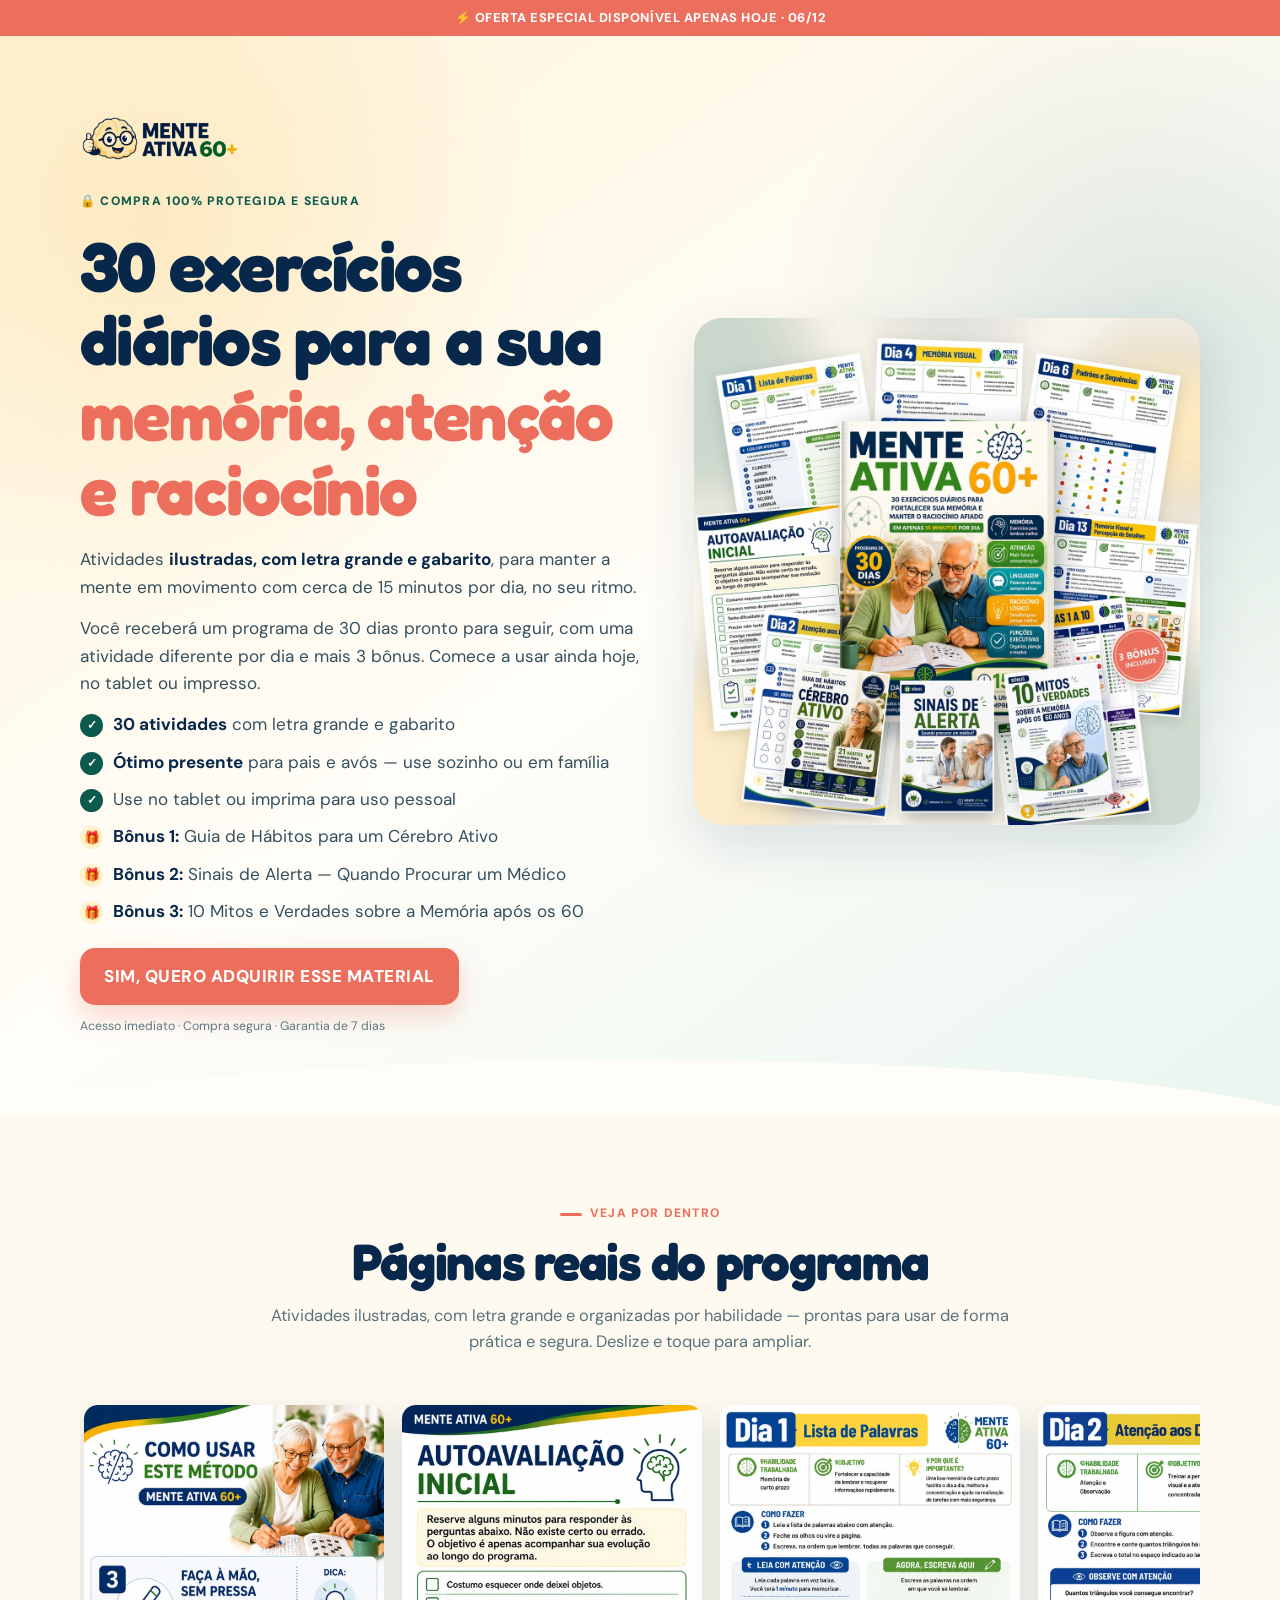
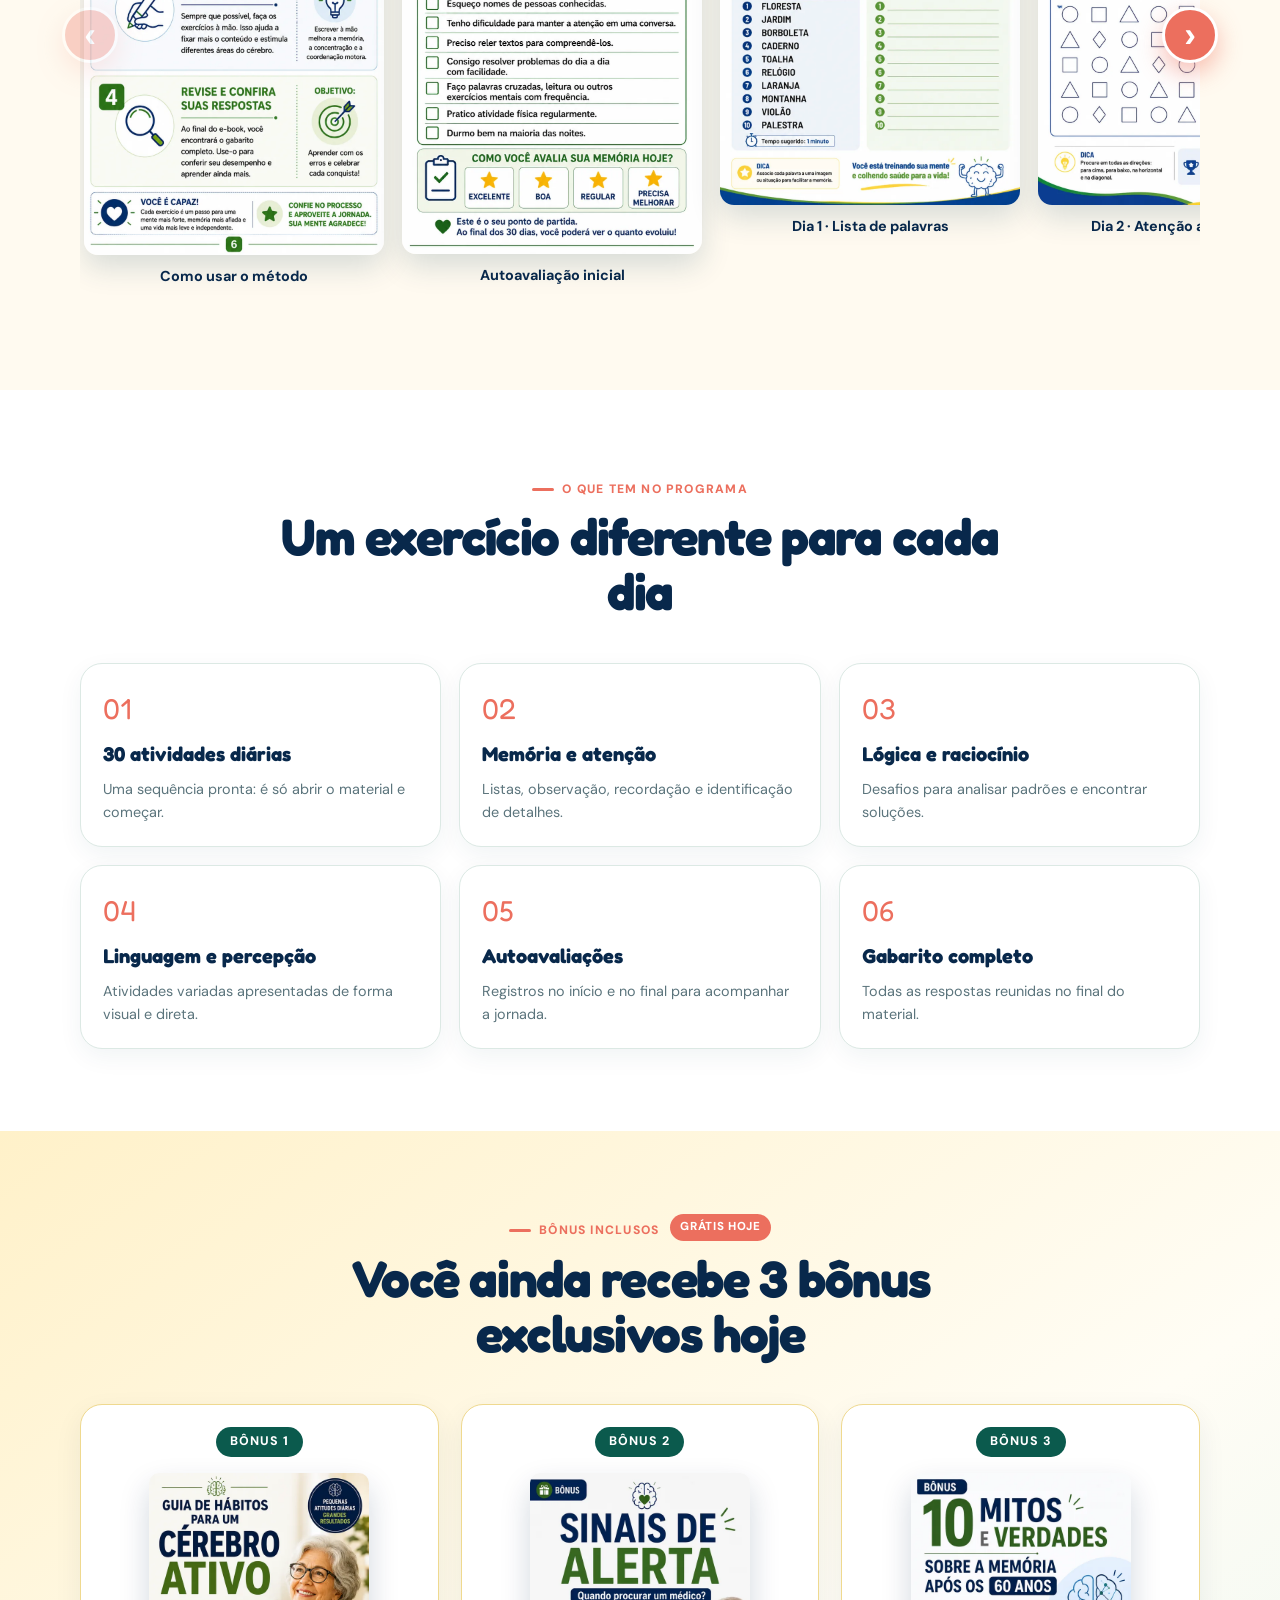
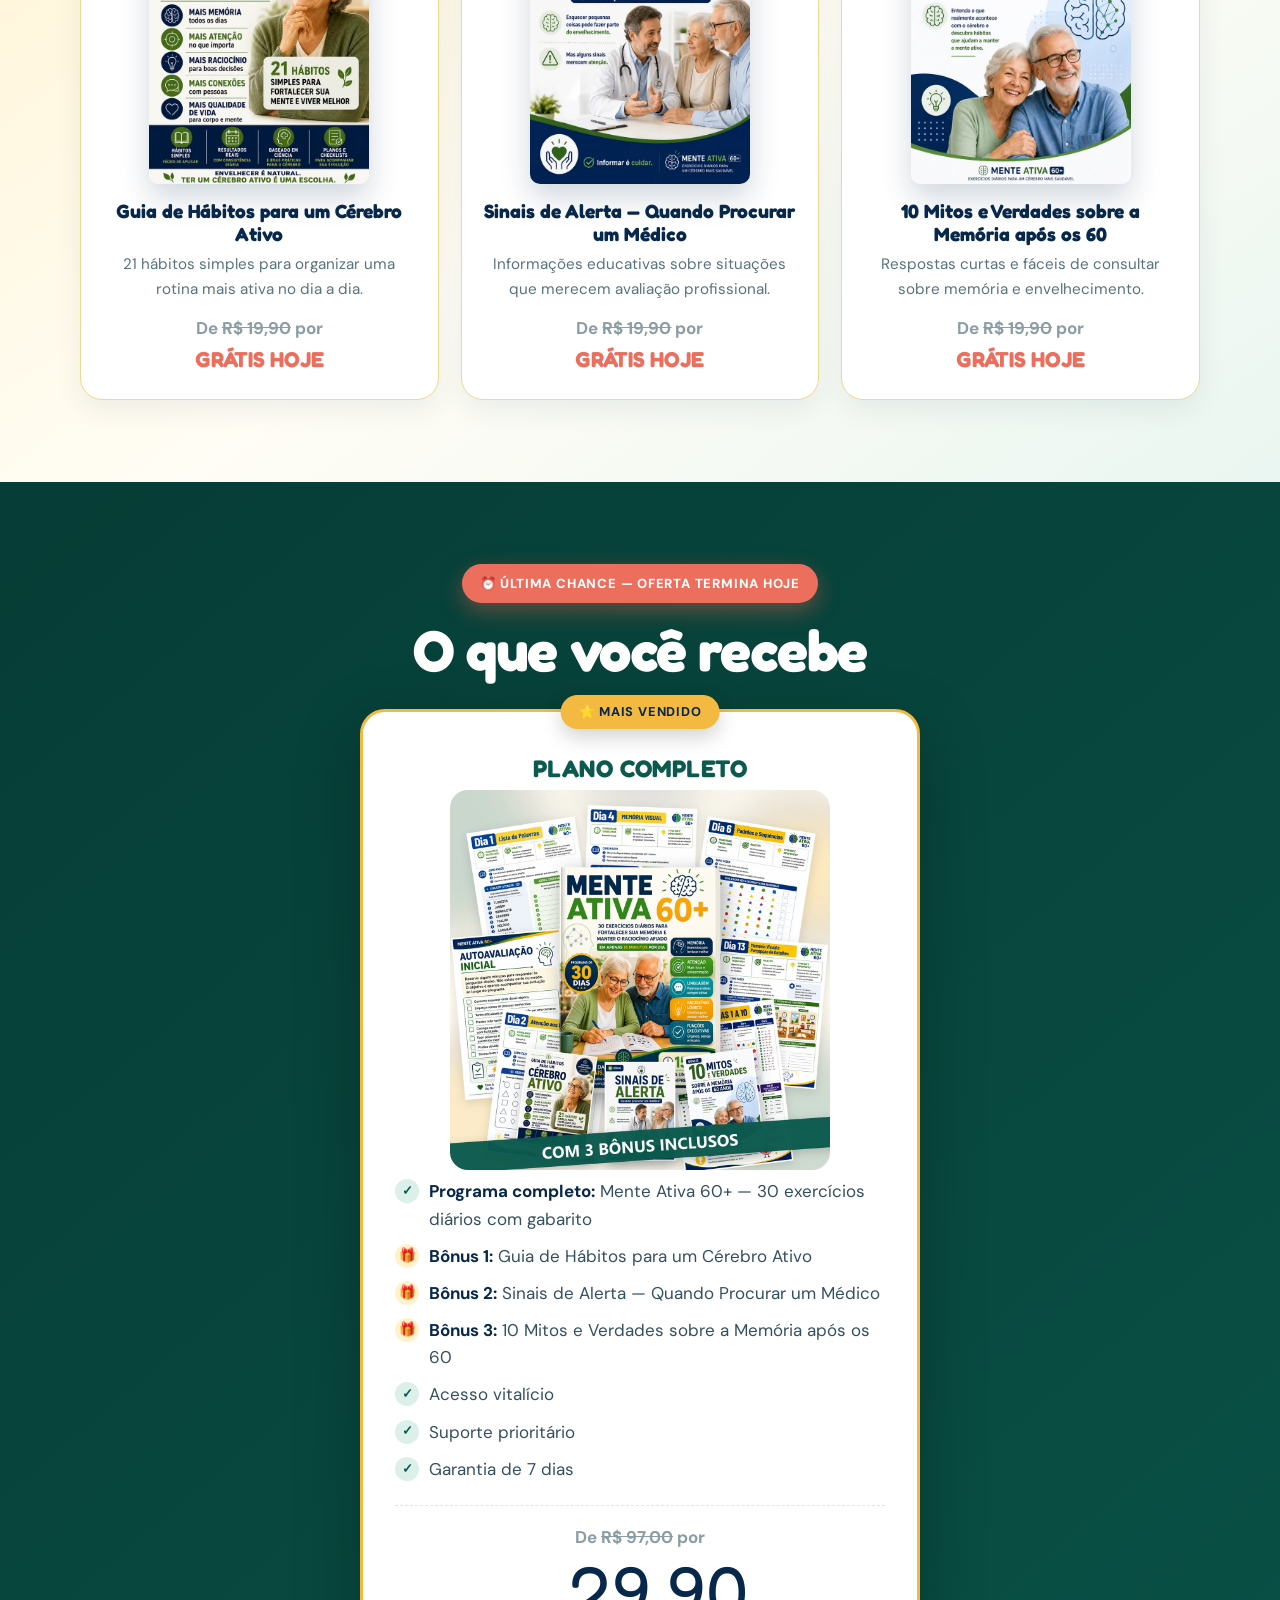
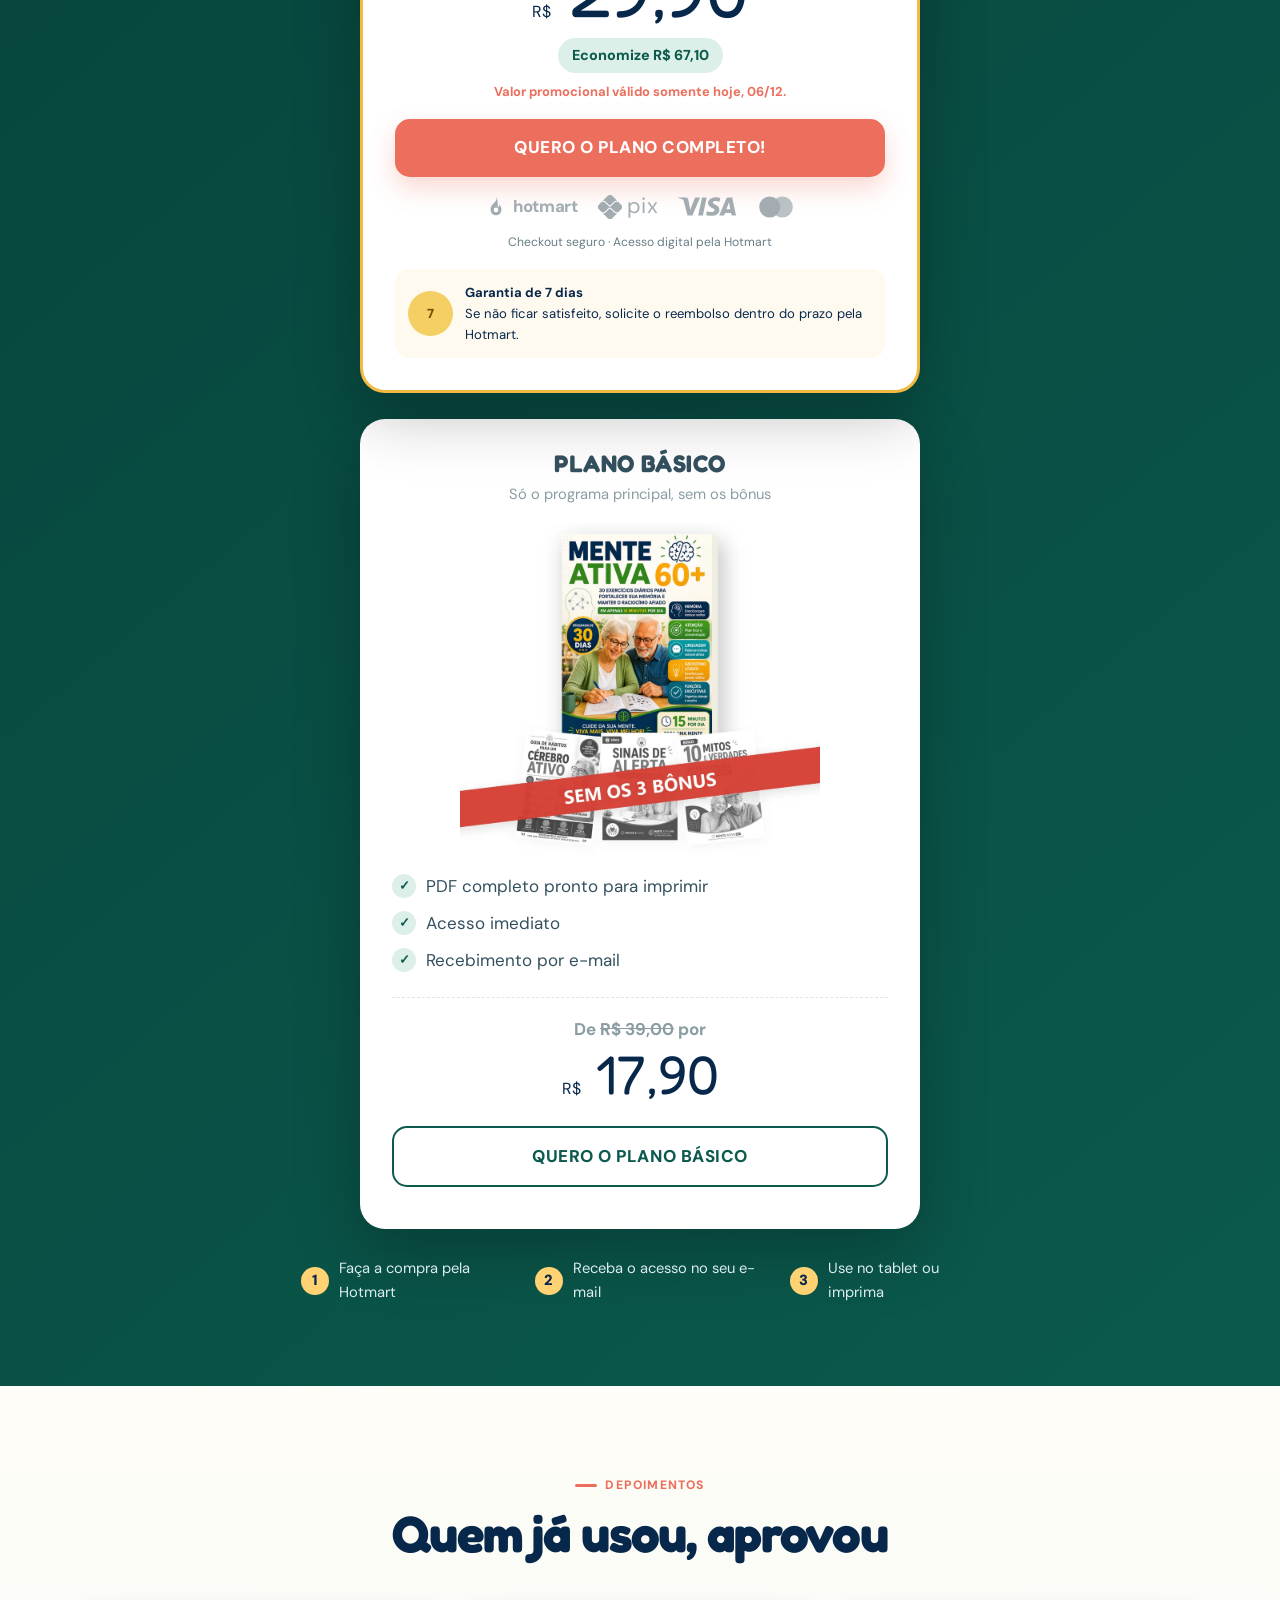
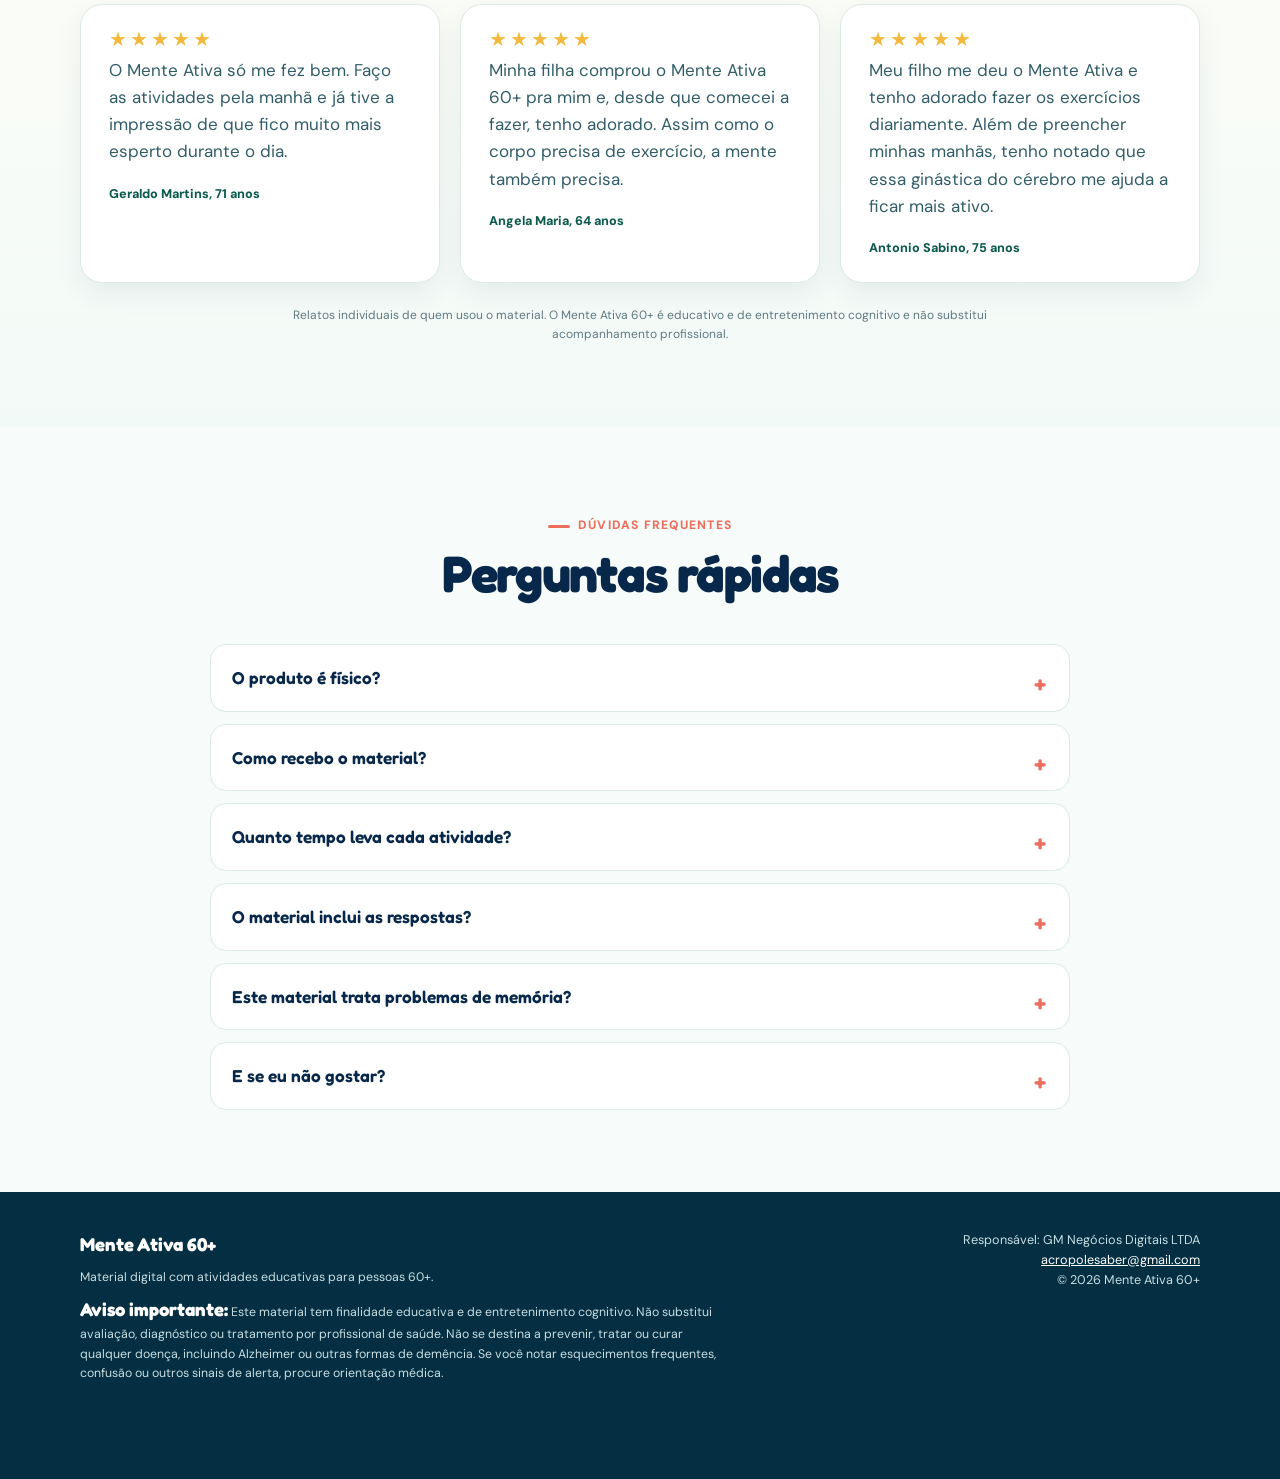
==== commit 4a6590ce: "corrrcoes" ====
--- a/index.html
+++ b/index.html
@@ -41,14 +41,15 @@
     .hero-logo{width:170px;margin:0 0 14px}
     .bonuses{background:linear-gradient(145deg,#fff1c9,#fffdf5 58%,#eaf6f1)}.bonus3-grid{display:grid;grid-template-columns:repeat(3,1fr);gap:22px}.bonus3{display:flex;flex-direction:column;align-items:center;padding:22px;border:1px solid #efd98f;border-radius:22px;background:#fff;box-shadow:0 10px 28px rgba(8,40,75,.07);text-align:center}.bonus3 .tag{padding:5px 14px;border-radius:999px;background:var(--teal);color:#fff;font-size:.78rem;font-weight:800;letter-spacing:.08em}.bonus3 button{width:min(220px,80%);margin:16px 0;padding:0;border:0;background:none;cursor:zoom-in}.bonus3 img{border-radius:10px;box-shadow:0 14px 30px rgba(8,40,75,.18)}.bonus3 h3{margin:0 0 6px;font-family:"Fredoka";font-size:1.2rem;line-height:1.2}.bonus3 p{margin:0 0 14px;color:#58737c;font-size:.95rem}.bonus3 .val{margin-top:auto;color:#8a9da3;font-weight:700}.bonus3 .val strong{display:block;color:var(--coral);font-family:"Fredoka";font-size:1.35rem}.testimonial-grid.three{grid-template-columns:repeat(3,1fr)}.toast{position:fixed;left:16px;bottom:16px;z-index:40;display:flex;gap:11px;align-items:center;width:min(370px,calc(100% - 32px));padding:12px 34px 12px 13px;border-left:4px solid var(--teal);border-radius:14px;background:#fff;box-shadow:0 12px 32px rgba(8,40,75,.24);color:var(--text);opacity:0;transform:translateY(140%);transition:opacity .4s,transform .4s,bottom .3s}.toast.show{opacity:1;transform:none}.toast.above-bar{bottom:84px}.toast-icon{display:grid;flex:0 0 34px;height:34px;place-items:center;border-radius:50%;background:var(--teal);color:#fff;font-weight:900}.toast-text{margin:0;font-size:.88rem;line-height:1.38}.toast-text strong{color:var(--ink)}.toast-close{position:absolute;top:4px;right:6px;padding:4px;border:0;background:none;color:#8a9da3;font-size:1.15rem;line-height:1;cursor:pointer}@media(prefers-reduced-motion:reduce){.toast{transition:none}}.receive li.gift:before{content:"🎁";background:#fff1c9;font-size:.8rem}.plan-full{position:relative;border:3px solid var(--gold)}.best-tag{position:absolute;top:-17px;left:50%;padding:7px 18px;border-radius:999px;background:var(--gold);box-shadow:0 8px 20px rgba(0,0,0,.18);color:var(--ink);font-size:.8rem;font-weight:800;letter-spacing:.06em;text-transform:uppercase;white-space:nowrap;transform:translateX(-50%)}.plan-name{margin:6px 0 10px;color:var(--teal);font-family:"Fredoka";font-size:1.5rem;font-weight:700;letter-spacing:.02em;text-transform:uppercase}.plan-basic{margin-top:26px;padding-top:26px}.plan-basic .plan-name{margin:0;color:var(--text)}.plan-sub{margin:0 0 16px;color:#8a9da3;font-size:.92rem}.plan-basic .price{font-size:3.4rem}.basic-img{width:min(360px,100%);margin:0 auto 14px}.plan-basic .button-basic{background:#fff;border:2px solid var(--teal);box-shadow:none;color:var(--teal)}
     @media(max-width:900px){.bonus3-grid{grid-template-columns:1fr 1fr}.testimonial-grid.three{grid-template-columns:1fr}}@media(max-width:600px){.pay{gap:8px 12px}.pay-logo b{font-size:.95rem}.pay-logo .pay-visa{width:50px}.bonus3-grid{grid-template-columns:1fr}.hero-logo{order:0;justify-self:center;width:140px;margin-bottom:6px}}
+    .button{text-transform:uppercase;letter-spacing:.03em;text-align:center}@media(max-width:600px){.button{padding-left:16px;padding-right:16px;font-size:.84rem;letter-spacing:.02em;white-space:nowrap}}
   </style>
   <script src="js/meta-pixel.js" defer></script>
 </head>
 <body>
   <div class="notice">⚡ OFERTA ESPECIAL DISPONÍVEL APENAS HOJE<span data-today-prefix> · </span><span data-today></span></div>
   <main>
-    <section class="hero" id="inicio"><div class="wrap hero-grid"><div class="hero-copy"><img class="hero-logo" src="assets/mente-ativa-logo.webp" alt="Mente Ativa 60+"><span class="eyebrow secure-eyebrow">🔒 Compra 100% protegida e segura</span><h1 class="display">30 exercícios diários para a sua <span>memória, atenção e raciocínio</span></h1><p class="lead lead-first">Atividades <strong>ilustradas, com letra grande e gabarito</strong>, para manter a mente em movimento com cerca de 15 minutos por dia, no seu ritmo.</p><p class="lead">Você receberá um programa de 30 dias pronto para seguir, com uma atividade diferente por dia e mais 3 bônus. Comece a usar ainda hoje, no tablet ou impresso.</p><ul class="receive"><li><strong>30 atividades</strong> com letra grande e gabarito</li><li><strong>Ótimo presente</strong> para pais e avós — use sozinho ou em família</li><li>Use no tablet ou imprima para uso pessoal</li><li class="gift"><strong>Bônus 1:</strong> Guia de Hábitos para um Cérebro Ativo</li><li class="gift"><strong>Bônus 2:</strong> Sinais de Alerta — Quando Procurar um Médico</li><li class="gift"><strong>Bônus 3:</strong> 10 Mitos e Verdades sobre a Memória após os 60</li></ul><p class="hero-price"><s>De R$ 97</s> por <strong>R$ 29,90</strong></p><div class="hero-actions"><a class="button" data-hotmart-checkout href="https://pay.hotmart.com/P107004863V?off=8ufiu2i8">Quero o programa por R$ 29,90</a></div><p class="micro trust">Acesso imediato · Compra segura · Garantia de 7 dias</p></div><div class="hero-art"><img src="assets/ma-mockup.webp" width="1200" height="1200" alt="E-book Mente Ativa 60+ com páginas internas e os 3 bônus"></div></div></section>
-    <section class="inside" id="por-dentro"><div class="wrap"><div class="section-head"><span class="eyebrow">Veja por dentro</span><h2 class="display">Páginas reais do programa</h2><p>Atividades ilustradas, com letra grande e organizadas por habilidade — prontas para usar de forma prática e segura. Deslize e toque para ampliar.</p></div><div class="carousel"><button type="button" class="car-btn prev" aria-label="Página anterior">‹</button><div class="track"><figure class="page"><button type="button" data-zoom="assets/ma-pagina6.webp"><img loading="lazy" src="assets/ma-pagina6.webp" width="900" height="1350" alt="Página do e-book: Como usar o método"></button><figcaption>Como usar o método</figcaption></figure><figure class="page"><button type="button" data-zoom="assets/ma-pagina9.webp"><img loading="lazy" src="assets/ma-pagina9.webp" width="900" height="1349" alt="Página do e-book: Autoavaliação inicial"></button><figcaption>Autoavaliação inicial</figcaption></figure><figure class="page"><button type="button" data-zoom="assets/ma-dia1.webp"><img loading="lazy" src="assets/ma-dia1.webp" width="900" height="1200" alt="Página do e-book: Dia 1 · Lista de palavras"></button><figcaption>Dia 1 · Lista de palavras</figcaption></figure><figure class="page"><button type="button" data-zoom="assets/ma-dia2.webp"><img loading="lazy" src="assets/ma-dia2.webp" width="900" height="1200" alt="Página do e-book: Dia 2 · Atenção aos detalhes"></button><figcaption>Dia 2 · Atenção aos detalhes</figcaption></figure><figure class="page"><button type="button" data-zoom="assets/ma-dia3.webp"><img loading="lazy" src="assets/ma-dia3.webp" width="900" height="1200" alt="Página do e-book: Dia 3 · Sequência lógica"></button><figcaption>Dia 3 · Sequência lógica</figcaption></figure><figure class="page"><button type="button" data-zoom="assets/ma-dia4.webp"><img loading="lazy" src="assets/ma-dia4.webp" width="900" height="1200" alt="Página do e-book: Dia 4 · Memória visual"></button><figcaption>Dia 4 · Memória visual</figcaption></figure><figure class="page"><button type="button" data-zoom="assets/ma-dia6.webp"><img loading="lazy" src="assets/ma-dia6.webp" width="900" height="1200" alt="Página do e-book: Dia 6 · Padrões e sequências"></button><figcaption>Dia 6 · Padrões e sequências</figcaption></figure><figure class="page"><button type="button" data-zoom="assets/ma-dia8.webp"><img loading="lazy" src="assets/ma-dia8.webp" width="900" height="1200" alt="Página do e-book: Dia 8 · Associação de ideias"></button><figcaption>Dia 8 · Associação de ideias</figcaption></figure><figure class="page"><button type="button" data-zoom="assets/ma-dia13.webp"><img loading="lazy" src="assets/ma-dia13.webp" width="900" height="1200" alt="Página do e-book: Dia 13 · Memória visual e detalhes"></button><figcaption>Dia 13 · Memória visual e detalhes</figcaption></figure><figure class="page"><button type="button" data-zoom="assets/ma-dia15.webp"><img loading="lazy" src="assets/ma-dia15.webp" width="900" height="1200" alt="Página do e-book: Dia 15 · Raciocínio e organização"></button><figcaption>Dia 15 · Raciocínio e organização</figcaption></figure><figure class="page"><button type="button" data-zoom="assets/ma-gabarito1.webp"><img loading="lazy" src="assets/ma-gabarito1.webp" width="900" height="1350" alt="Página do e-book: Gabarito com as respostas"></button><figcaption>Gabarito com as respostas</figcaption></figure></div><button type="button" class="car-btn next" aria-label="Próxima página">›</button></div><div class="center-cta"><a class="button" data-hotmart-checkout href="https://pay.hotmart.com/P107004863V?off=8ufiu2i8">Quero o programa por R$ 29,90</a></div></div></section>
+    <section class="hero" id="inicio"><div class="wrap hero-grid"><div class="hero-copy"><img class="hero-logo" src="assets/mente-ativa-logo.webp" alt="Mente Ativa 60+"><span class="eyebrow secure-eyebrow">🔒 Compra 100% protegida e segura</span><h1 class="display">30 exercícios diários para a sua <span>memória, atenção e raciocínio</span></h1><p class="lead lead-first">Atividades <strong>ilustradas, com letra grande e gabarito</strong>, para manter a mente em movimento com cerca de 15 minutos por dia, no seu ritmo.</p><p class="lead">Você receberá um programa de 30 dias pronto para seguir, com uma atividade diferente por dia e mais 3 bônus. Comece a usar ainda hoje, no tablet ou impresso.</p><ul class="receive"><li><strong>30 atividades</strong> com letra grande e gabarito</li><li><strong>Ótimo presente</strong> para pais e avós — use sozinho ou em família</li><li>Use no tablet ou imprima para uso pessoal</li><li class="gift"><strong>Bônus 1:</strong> Guia de Hábitos para um Cérebro Ativo</li><li class="gift"><strong>Bônus 2:</strong> Sinais de Alerta — Quando Procurar um Médico</li><li class="gift"><strong>Bônus 3:</strong> 10 Mitos e Verdades sobre a Memória após os 60</li></ul><div class="hero-actions"><a class="button" href="#oferta">Sim, quero adquirir esse material</a></div><p class="micro trust">Acesso imediato · Compra segura · Garantia de 7 dias</p></div><div class="hero-art"><img src="assets/ma-mockup.webp" width="1200" height="1200" alt="E-book Mente Ativa 60+ com páginas internas e os 3 bônus"></div></div></section>
+    <section class="inside" id="por-dentro"><div class="wrap"><div class="section-head"><span class="eyebrow">Veja por dentro</span><h2 class="display">Páginas reais do programa</h2><p>Atividades ilustradas, com letra grande e organizadas por habilidade — prontas para usar de forma prática e segura. Deslize e toque para ampliar.</p></div><div class="carousel"><button type="button" class="car-btn prev" aria-label="Página anterior">‹</button><div class="track"><figure class="page"><button type="button" data-zoom="assets/ma-pagina6.webp"><img loading="lazy" src="assets/ma-pagina6.webp" width="900" height="1350" alt="Página do e-book: Como usar o método"></button><figcaption>Como usar o método</figcaption></figure><figure class="page"><button type="button" data-zoom="assets/ma-pagina9.webp"><img loading="lazy" src="assets/ma-pagina9.webp" width="900" height="1349" alt="Página do e-book: Autoavaliação inicial"></button><figcaption>Autoavaliação inicial</figcaption></figure><figure class="page"><button type="button" data-zoom="assets/ma-dia1.webp"><img loading="lazy" src="assets/ma-dia1.webp" width="900" height="1200" alt="Página do e-book: Dia 1 · Lista de palavras"></button><figcaption>Dia 1 · Lista de palavras</figcaption></figure><figure class="page"><button type="button" data-zoom="assets/ma-dia2.webp"><img loading="lazy" src="assets/ma-dia2.webp" width="900" height="1200" alt="Página do e-book: Dia 2 · Atenção aos detalhes"></button><figcaption>Dia 2 · Atenção aos detalhes</figcaption></figure><figure class="page"><button type="button" data-zoom="assets/ma-dia3.webp"><img loading="lazy" src="assets/ma-dia3.webp" width="900" height="1200" alt="Página do e-book: Dia 3 · Sequência lógica"></button><figcaption>Dia 3 · Sequência lógica</figcaption></figure><figure class="page"><button type="button" data-zoom="assets/ma-dia4.webp"><img loading="lazy" src="assets/ma-dia4.webp" width="900" height="1200" alt="Página do e-book: Dia 4 · Memória visual"></button><figcaption>Dia 4 · Memória visual</figcaption></figure><figure class="page"><button type="button" data-zoom="assets/ma-dia6.webp"><img loading="lazy" src="assets/ma-dia6.webp" width="900" height="1200" alt="Página do e-book: Dia 6 · Padrões e sequências"></button><figcaption>Dia 6 · Padrões e sequências</figcaption></figure><figure class="page"><button type="button" data-zoom="assets/ma-dia8.webp"><img loading="lazy" src="assets/ma-dia8.webp" width="900" height="1200" alt="Página do e-book: Dia 8 · Associação de ideias"></button><figcaption>Dia 8 · Associação de ideias</figcaption></figure><figure class="page"><button type="button" data-zoom="assets/ma-dia13.webp"><img loading="lazy" src="assets/ma-dia13.webp" width="900" height="1200" alt="Página do e-book: Dia 13 · Memória visual e detalhes"></button><figcaption>Dia 13 · Memória visual e detalhes</figcaption></figure><figure class="page"><button type="button" data-zoom="assets/ma-dia15.webp"><img loading="lazy" src="assets/ma-dia15.webp" width="900" height="1200" alt="Página do e-book: Dia 15 · Raciocínio e organização"></button><figcaption>Dia 15 · Raciocínio e organização</figcaption></figure><figure class="page"><button type="button" data-zoom="assets/ma-gabarito1.webp"><img loading="lazy" src="assets/ma-gabarito1.webp" width="900" height="1350" alt="Página do e-book: Gabarito com as respostas"></button><figcaption>Gabarito com as respostas</figcaption></figure></div><button type="button" class="car-btn next" aria-label="Próxima página">›</button></div></div></section>
     <section class="contents" id="conteudo"><div class="wrap"><div class="section-head"><span class="eyebrow">O que tem no programa</span><h2 class="display">Um exercício diferente para cada dia</h2></div><div class="topics"><article class="topic"><span class="num">01</span><h3>30 atividades diárias</h3><p>Uma sequência pronta: é só abrir o material e começar.</p></article><article class="topic"><span class="num">02</span><h3>Memória e atenção</h3><p>Listas, observação, recordação e identificação de detalhes.</p></article><article class="topic"><span class="num">03</span><h3>Lógica e raciocínio</h3><p>Desafios para analisar padrões e encontrar soluções.</p></article><article class="topic"><span class="num">04</span><h3>Linguagem e percepção</h3><p>Atividades variadas apresentadas de forma visual e direta.</p></article><article class="topic"><span class="num">05</span><h3>Autoavaliações</h3><p>Registros no início e no final para acompanhar a jornada.</p></article><article class="topic"><span class="num">06</span><h3>Gabarito completo</h3><p>Todas as respostas reunidas no final do material.</p></article></div></div></section>
     <section class="bonuses" id="bonus"><div class="wrap"><div class="section-head"><span class="eyebrow">Bônus inclusos</span> <span class="free-tag">Grátis hoje</span><h2 class="display">Você ainda recebe 3 bônus exclusivos hoje</h2></div><div class="bonus3-grid"><article class="bonus3"><span class="tag">BÔNUS 1</span><button type="button" data-zoom="assets/ma-bonus-habitos.webp"><img loading="lazy" src="assets/ma-bonus-habitos.webp" width="600" height="848" alt="Capa do bônus Guia de Hábitos para um Cérebro Ativo"></button><h3>Guia de Hábitos para um Cérebro Ativo</h3><p>21 hábitos simples para organizar uma rotina mais ativa no dia a dia.</p><div class="val">De <s>R$ 19,90</s> por<strong>GRÁTIS HOJE</strong></div></article><article class="bonus3"><span class="tag">BÔNUS 2</span><button type="button" data-zoom="assets/ma-bonus-sinais.webp"><img loading="lazy" src="assets/ma-bonus-sinais.webp" width="600" height="848" alt="Capa do bônus Sinais de Alerta — Quando Procurar um Médico"></button><h3>Sinais de Alerta — Quando Procurar um Médico</h3><p>Informações educativas sobre situações que merecem avaliação profissional.</p><div class="val">De <s>R$ 19,90</s> por<strong>GRÁTIS HOJE</strong></div></article><article class="bonus3"><span class="tag">BÔNUS 3</span><button type="button" data-zoom="assets/ma-bonus-mitos.webp"><img loading="lazy" src="assets/ma-bonus-mitos.webp" width="600" height="848" alt="Capa do bônus 10 Mitos e Verdades sobre a Memória após os 60"></button><h3>10 Mitos e Verdades sobre a Memória após os 60</h3><p>Respostas curtas e fáceis de consultar sobre memória e envelhecimento.</p><div class="val">De <s>R$ 19,90</s> por<strong>GRÁTIS HOJE</strong></div></article></div></div></section>
     <section class="offer" id="oferta"><div class="wrap"><div class="offer-head"><span class="urgent-tag">⏰ Última chance — oferta termina hoje</span><h2 class="display">O que você recebe</h2></div><div class="price-card plan-full"><span class="best-tag">⭐ Mais vendido</span><p class="plan-name">Plano completo</p><img loading="lazy" class="offer-mockup" src="assets/ma-plano-completo.webp" width="1200" height="1200" alt="E-book Mente Ativa 60+ com os 3 bônus e a tarja: com 3 bônus inclusos"><ul class="offer-list"><li><strong>Programa completo:</strong> Mente Ativa 60+ — 30 exercícios diários com gabarito</li><li class="gift"><strong>Bônus 1:</strong> Guia de Hábitos para um Cérebro Ativo</li><li class="gift"><strong>Bônus 2:</strong> Sinais de Alerta — Quando Procurar um Médico</li><li class="gift"><strong>Bônus 3:</strong> 10 Mitos e Verdades sobre a Memória após os 60</li><li>Acesso vitalício</li><li>Suporte prioritário</li><li>Garantia de 7 dias</li></ul><div class="old-price">De <s>R$ 97,00</s> por</div><div class="price"><small>R$</small> 29,90</div><span class="save">Economize R$ 67,10</span><p class="launch-note">Valor promocional válido somente hoje<span data-today-prefix>, </span><span data-today></span>.</p><a class="button" data-hotmart-checkout href="https://pay.hotmart.com/P107004863V?off=8ufiu2i8">Quero o plano completo!</a><div class="pay" aria-label="Formas de pagamento: Hotmart, Pix, Visa e Mastercard"><span class="pay-logo"><svg viewBox="0 0 24 24" aria-hidden="true"><path fill-rule="evenodd" d="M12.6 1.5c.6 3.2-1.2 4.9-2.9 6.8C8.1 10 6.5 11.9 6.5 14.8a5.5 5.5 0 0 0 11 0c0-2.4-1.1-4.2-2.2-5.6.1 1.4-.5 2.6-1.6 3.1.5-3.7-.3-7.6-1.1-10.8zM12 12.6a2.3 2.3 0 1 1 0 4.6 2.3 2.3 0 0 1 0-4.6z"/></svg><b>hotmart</b></span><span class="pay-logo"><svg viewBox="0 0 24 24" aria-hidden="true"><path d="M5.283 18.36a3.505 3.505 0 0 0 2.493-1.032l3.6-3.6a.684.684 0 0 1 .946 0l3.613 3.613a3.504 3.504 0 0 0 2.493 1.032h.71l-4.56 4.56a3.647 3.647 0 0 1-5.156 0L4.85 18.36ZM18.428 5.627a3.505 3.505 0 0 0-2.493 1.032l-3.613 3.614a.67.67 0 0 1-.946 0l-3.6-3.6A3.505 3.505 0 0 0 5.283 5.64h-.434l4.573-4.572a3.646 3.646 0 0 1 5.156 0l4.559 4.559ZM1.068 9.422 3.79 6.699h1.492a2.483 2.483 0 0 1 1.744.722l3.6 3.6a1.73 1.73 0 0 0 2.443 0l3.614-3.613a2.482 2.482 0 0 1 1.744-.723h1.767l2.737 2.737a3.646 3.646 0 0 1 0 5.156l-2.736 2.736h-1.768a2.482 2.482 0 0 1-1.744-.722l-3.613-3.613a1.77 1.77 0 0 0-2.444 0l-3.6 3.6a2.483 2.483 0 0 1-1.744.722H3.791l-2.723-2.723a3.646 3.646 0 0 1 0-5.156"/></svg><i>pix</i></span><span class="pay-logo"><svg class="pay-visa" viewBox="0 6 24 12" aria-hidden="true"><path d="M9.112 8.262L5.97 15.758H3.92L2.374 9.775c-.094-.368-.175-.503-.461-.658C1.447 8.864.677 8.627 0 8.479l.046-.217h3.3a.904.904 0 01.894.764l.817 4.338 2.018-5.102zm8.033 5.049c.008-1.979-2.736-2.088-2.717-2.972.006-.269.262-.555.822-.628a3.66 3.66 0 011.913.336l.34-1.59a5.207 5.207 0 00-1.814-.333c-1.917 0-3.266 1.02-3.278 2.479-.012 1.079.963 1.68 1.698 2.04.756.367 1.01.603 1.006.931-.005.504-.602.725-1.16.734-.975.015-1.54-.263-1.992-.473l-.351 1.642c.453.208 1.289.39 2.156.398 2.037 0 3.37-1.006 3.377-2.564m5.061 2.447H24l-1.565-7.496h-1.656a.883.883 0 00-.826.55l-2.909 6.946h2.036l.405-1.12h2.488zm-2.163-2.656l1.02-2.815.588 2.815zm-8.16-4.84l-1.603 7.496H8.34l1.605-7.496z"/></svg></span><span class="pay-logo"><svg class="pay-mc" viewBox="0 0 38 24" aria-hidden="true"><circle cx="13" cy="12" r="10"/><circle cx="25" cy="12" r="10" opacity=".75"/></svg></span></div><div class="secure">Checkout seguro · Acesso digital pela Hotmart</div><div class="guarantee"><div class="seal">7</div><div><strong>Garantia de 7 dias</strong><br>Se não ficar satisfeito, solicite o reembolso dentro do prazo pela Hotmart.</div></div></div><div class="price-card plan-basic"><p class="plan-name">Plano básico</p><p class="plan-sub">Só o programa principal, sem os bônus</p><img loading="lazy" class="basic-img" src="assets/ma-plano-basico.webp" width="900" height="840" alt="E-book Mente Ativa 60+ com os 3 bônus em cinza e a tarja: sem os 3 bônus"><ul class="offer-list"><li>PDF completo pronto para imprimir</li><li>Acesso imediato</li><li>Recebimento por e-mail</li></ul><div class="old-price">De <s>R$ 39,00</s> por</div><div class="price"><small>R$</small> 17,90</div><a class="button button-basic" data-hotmart-checkout href="https://pay.hotmart.com/I107767591S?off=81q5uq3q">Quero o plano básico</a></div><ol class="steps"><li>Faça a compra pela Hotmart</li><li>Receba o acesso no seu e-mail</li><li>Use no tablet ou imprima</li></ol></div></section>
@@ -58,12 +59,12 @@
   <footer><div class="wrap footer-grid"><div><strong>Mente Ativa 60+</strong><p>Material digital com atividades educativas para pessoas 60+.</p><p><strong>Aviso importante:</strong> Este material tem finalidade educativa e de entretenimento cognitivo. Não substitui avaliação, diagnóstico ou tratamento por profissional de saúde. Não se destina a prevenir, tratar ou curar qualquer doença, incluindo Alzheimer ou outras formas de demência. Se você notar esquecimentos frequentes, confusão ou outros sinais de alerta, procure orientação médica.</p></div><div class="footer-links">Responsável: GM Negócios Digitais LTDA<br><a href="mailto:acropolesaber@gmail.com">acropolesaber@gmail.com</a><br>© 2026 Mente Ativa 60+</div></div></footer>
   <dialog class="lightbox" aria-label="Página ampliada"><button type="button" class="close" aria-label="Fechar">×</button><img alt=""></dialog>
   <div class="toast" role="status" aria-live="polite" hidden><span class="toast-icon" aria-hidden="true"></span><p class="toast-text"></p><button type="button" class="toast-close" aria-label="Fechar aviso">×</button></div>
-  <div class="mobile-buy"><a class="button" data-hotmart-checkout href="https://pay.hotmart.com/P107004863V?off=8ufiu2i8">Quero o programa por R$ 29,90</a></div>
+  <div class="mobile-buy"><a class="button" href="#oferta">Ver planos e preços</a></div>
   <a data-hotmart-trigger onclick="return false;" href="https://pay.hotmart.com/P107004863V?off=8ufiu2i8" class="hotmart-fb hotmart__button-checkout" aria-hidden="true" tabindex="-1" style="position:fixed;left:-9999px;top:-9999px;width:1px;height:1px;overflow:hidden;opacity:0;pointer-events:none"><img src="https://static.hotmart.com/img/btn-buy-green.png" alt=""></a>
   <a data-hotmart-trigger onclick="return false;" href="https://pay.hotmart.com/I107767591S?off=81q5uq3q" class="hotmart-fb hotmart__button-checkout" aria-hidden="true" tabindex="-1" style="position:fixed;left:-9999px;top:-9999px;width:1px;height:1px;overflow:hidden;opacity:0;pointer-events:none"><img src="https://static.hotmart.com/img/btn-buy-green.png" alt=""></a>
   <script>(function(){var ready=false;document.addEventListener('click',function(e){var b=e.target.closest('[data-hotmart-checkout]');if(!b||!ready)return;var h=b.getAttribute('href'),t=[].find.call(document.querySelectorAll('[data-hotmart-trigger]'),function(a){return a.getAttribute('href')===h});if(!t)return;e.preventDefault();t.click()});var s=document.createElement('script');s.src='https://static.hotmart.com/checkout/widget.min.js';s.onload=function(){ready=true};document.head.appendChild(s);var l=document.createElement('link');l.rel='stylesheet';l.href='https://static.hotmart.com/css/hotmart-fb.min.css';document.head.appendChild(l)}());</script>
   <script>(function(){var d=new Date(),v=('0'+d.getDate()).slice(-2)+'/'+('0'+(d.getMonth()+1)).slice(-2);document.querySelectorAll('[data-today]').forEach(function(e){e.textContent=v})}());</script>
-  <script>(function(){var t=document.querySelector('.track'),ps=t.querySelectorAll('.page'),prev=document.querySelector('.car-btn.prev'),next=document.querySelector('.car-btn.next');function sync(){var max=t.scrollWidth-t.clientWidth;prev.disabled=t.scrollLeft<=4;next.disabled=t.scrollLeft>=max-4}[prev,next].forEach(function(b){b.addEventListener('click',function(){var w=ps[0].offsetWidth+18;t.scrollBy({left:b===next?w:-w,behavior:'smooth'})})});t.addEventListener('scroll',sync,{passive:true});addEventListener('resize',sync);sync();var bar=document.querySelector('.mobile-buy'),sec=document.getElementById('conteudo');function bar_(){bar.classList.toggle('show',sec.getBoundingClientRect().top<innerHeight)}addEventListener('scroll',bar_,{passive:true});bar_();var d=document.querySelector('.lightbox'),im=d.querySelector('img');document.addEventListener('click',function(e){var z=e.target.closest('[data-zoom]');if(z){im.src=z.getAttribute('data-zoom');im.alt=z.querySelector('img').alt;d.showModal()}else if(e.target===d||e.target.closest('.lightbox .close'))d.close()})}());</script>
+  <script>(function(){var t=document.querySelector('.track'),ps=t.querySelectorAll('.page'),prev=document.querySelector('.car-btn.prev'),next=document.querySelector('.car-btn.next');function sync(){var max=t.scrollWidth-t.clientWidth;prev.disabled=t.scrollLeft<=4;next.disabled=t.scrollLeft>=max-4}[prev,next].forEach(function(b){b.addEventListener('click',function(){var w=ps[0].offsetWidth+18;t.scrollBy({left:b===next?w:-w,behavior:'smooth'})})});t.addEventListener('scroll',sync,{passive:true});addEventListener('resize',sync);sync();var bar=document.querySelector('.mobile-buy'),sec=document.getElementById('conteudo');var of=document.getElementById('oferta');function bar_(){var o=of.getBoundingClientRect();bar.classList.toggle('show',sec.getBoundingClientRect().top<innerHeight&&!(o.top<innerHeight&&o.bottom>0))}addEventListener('scroll',bar_,{passive:true});bar_();var d=document.querySelector('.lightbox'),im=d.querySelector('img');document.addEventListener('click',function(e){var z=e.target.closest('[data-zoom]');if(z){im.src=z.getAttribute('data-zoom');im.alt=z.querySelector('img').alt;d.showModal()}else if(e.target===d||e.target.closest('.lightbox .close'))d.close()})}());</script>
   <script>(function(){
     // Aviso discreto e ocasional com o número real de compradores (painel da Hotmart). No máximo 3 vezes por visita.
     var items=[
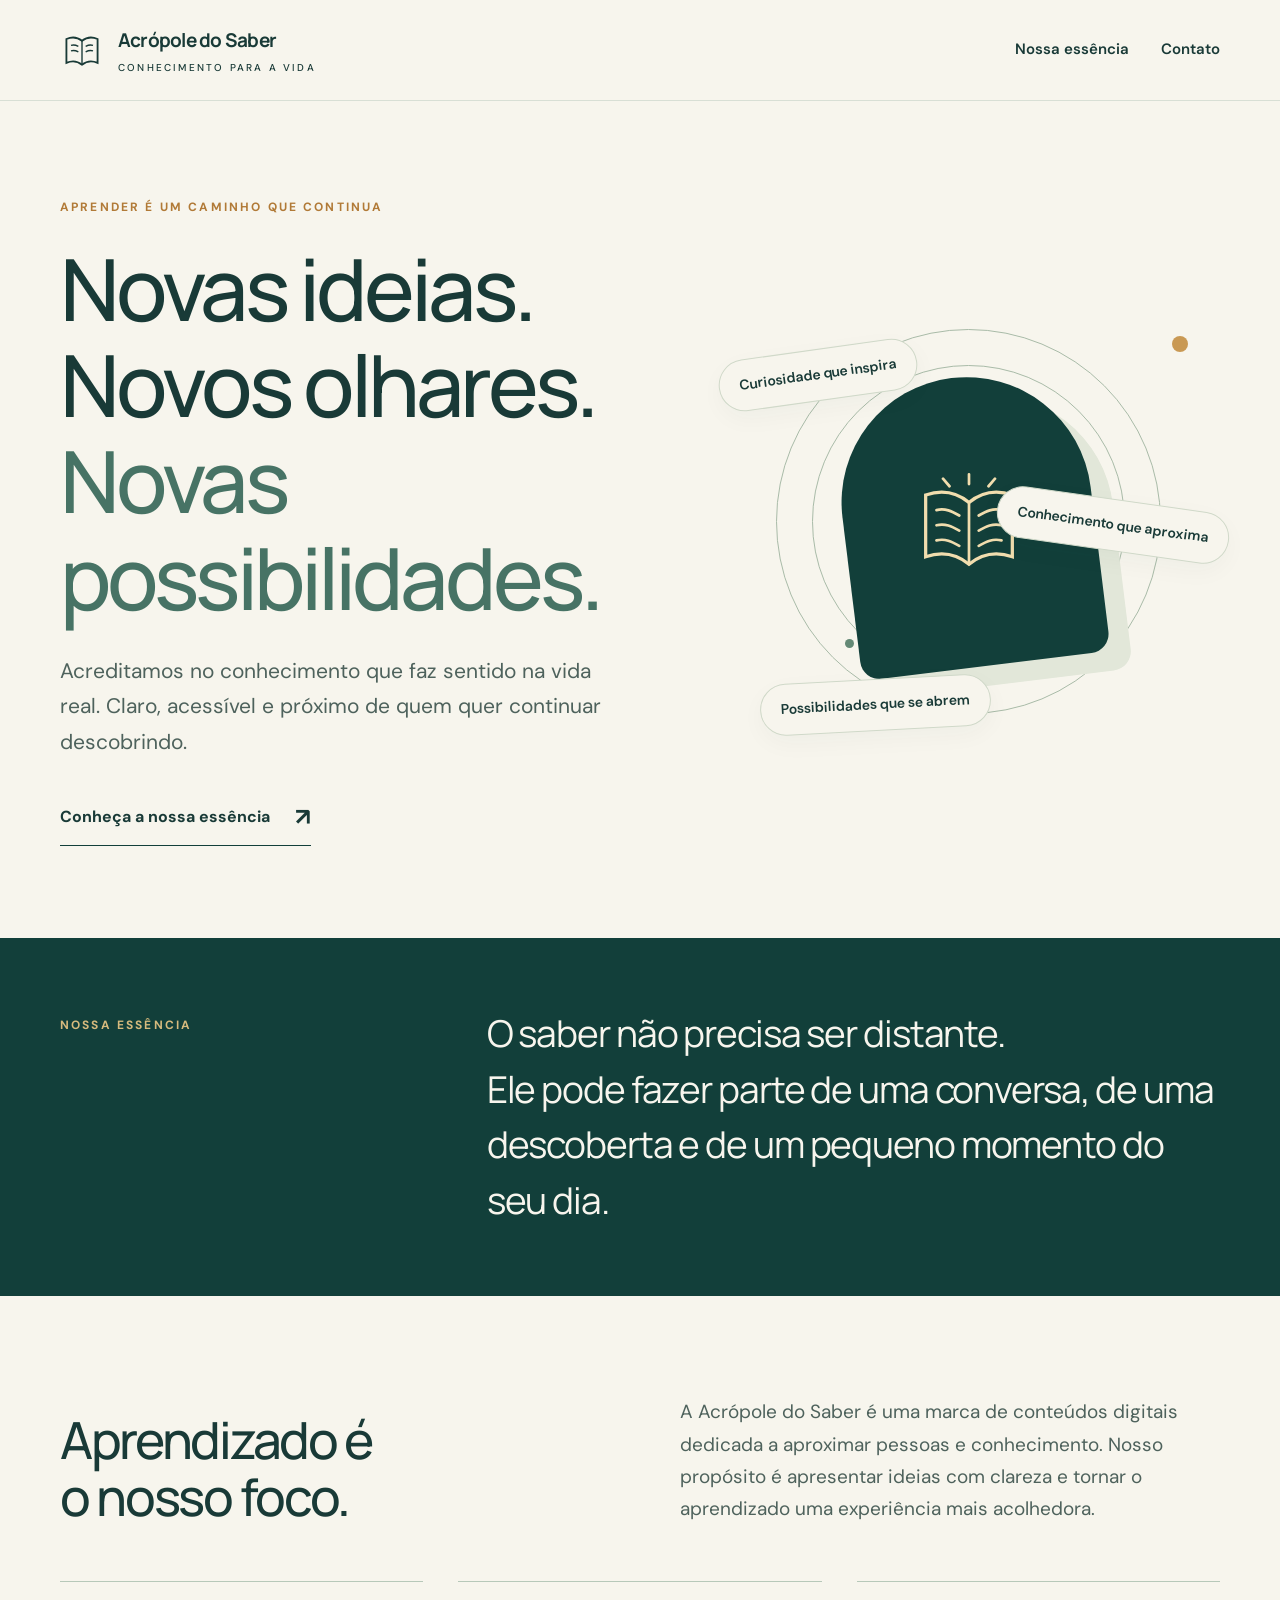
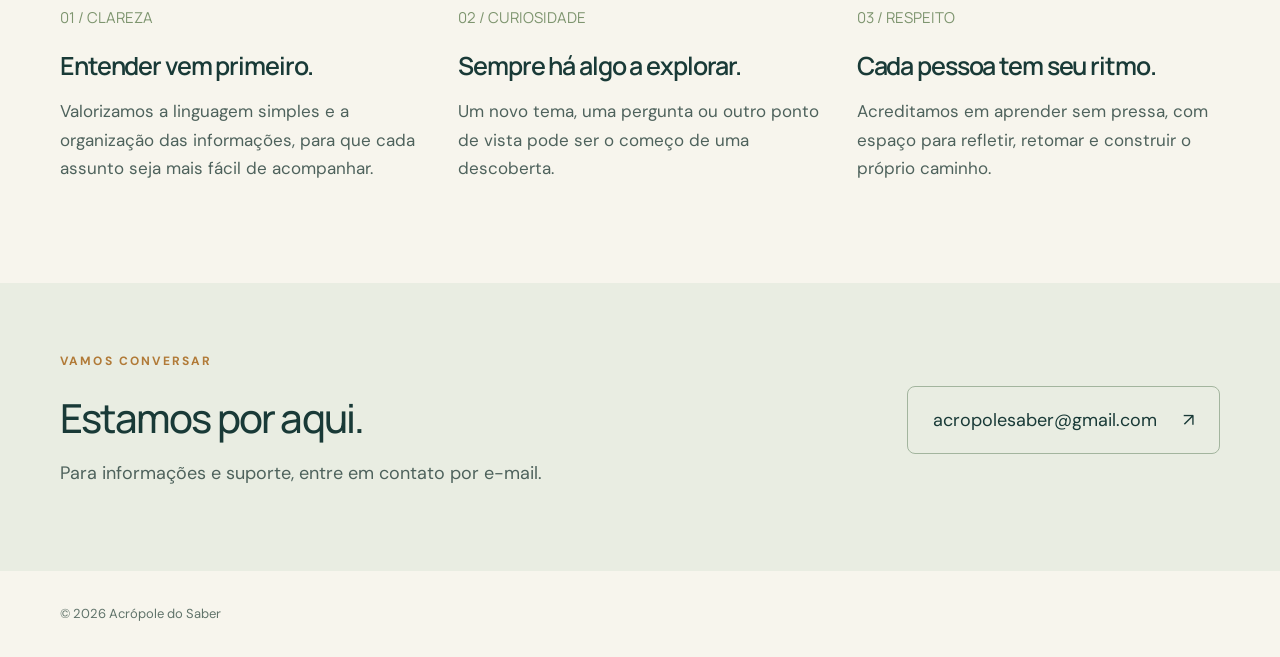
==== commit 0211f640: "novo mente ativa" ====
--- a/index.html
+++ b/index.html
@@ -1,90 +1,35 @@
 <!doctype html>
 <html lang="pt-BR">
 <head>
-  <!-- Meta Pixel Code -->
-  <script>
-    !function(f,b,e,v,n,t,s){if(f.fbq)return;n=f.fbq=function(){n.callMethod?n.callMethod.apply(n,arguments):n.queue.push(arguments)};if(!f._fbq)f._fbq=n;n.push=n;n.loaded=!0;n.version='2.0';n.queue=[];t=b.createElement(e);t.async=!0;t.src=v;s=b.getElementsByTagName(e)[0];s.parentNode.insertBefore(t,s)}(window,document,'script','https://connect.facebook.net/en_US/fbevents.js');
-    fbq('init','1323893266191840');fbq('track','PageView');
-  </script>
-  <noscript><img height="1" width="1" style="display:none" src="https://www.facebook.com/tr?id=1323893266191840&amp;ev=PageView&amp;noscript=1" alt=""></noscript>
-  <!-- End Meta Pixel Code -->
   <meta charset="utf-8">
   <meta name="viewport" content="width=device-width,initial-scale=1">
-  <title>Mente Ativa 60+ | 30 exercícios diários para memória, atenção e raciocínio</title>
-  <meta name="description" content="30 exercícios diários, com letra grande e gabarito, para exercitar memória, atenção e raciocínio após os 60. Mais 3 bônus e acesso imediato.">
-  <meta name="theme-color" content="#063d36">
+  <title>Acrópole do Saber | Conhecimento para a vida</title>
+  <meta name="description" content="Acrópole do Saber: uma marca dedicada a tornar o conhecimento mais claro, acessível e próximo do dia a dia. Aprender é um caminho que continua.">
+  <meta name="theme-color" content="#123f3a">
   <meta name="facebook-domain-verification" content="ef6sqevnes3hhn8mv7p3bhau8fu4ef">
-  <meta property="og:title" content="Mente Ativa 60+ — 30 exercícios diários para a mente">
-  <meta property="og:description" content="30 exercícios com letra grande e gabarito + 3 bônus. R$ 29,90, acesso imediato.">
-  <meta property="og:type" content="product">
+  <link rel="canonical" href="https://acropoledosaber.com.br/">
+  <meta property="og:title" content="Acrópole do Saber — Conhecimento para a vida">
+  <meta property="og:description" content="Novas ideias, novos olhares. Acreditamos em um aprendizado claro, acessível e presente no cotidiano.">
+  <meta property="og:type" content="website">
   <meta property="og:url" content="https://acropoledosaber.com.br/">
-  <meta property="og:image" content="https://acropoledosaber.com.br/assets/ma-mockup.webp">
-  <link rel="icon" href="favicon.svg" type="image/svg+xml">
+  <link rel="icon" href="favicon-acropole.svg" type="image/svg+xml">
   <link rel="preconnect" href="https://fonts.googleapis.com">
   <link rel="preconnect" href="https://fonts.gstatic.com" crossorigin>
-  <link href="https://fonts.googleapis.com/css2?family=DM+Sans:wght@400;500;600;700;800&amp;family=Fredoka:wght@500;600;700&amp;display=swap" rel="stylesheet">
+  <link href="https://fonts.googleapis.com/css2?family=DM+Sans:wght@400;500;600;700&family=Manrope:wght@400;500;600;700;800&display=swap" rel="stylesheet">
   <style>
-    :root{--ink:#08284b;--text:#34505f;--teal:#0b5a4d;--coral:#ec6f5e;--gold:#f4b940;--cream:#fffaf0;--paper:#fffdf8;--mint:#eaf6f1;--line:#dce9e3;--shadow:0 20px 55px rgba(8,40,75,.12)}
-    *{box-sizing:border-box}html{scroll-behavior:smooth}body{margin:0;color:var(--ink);font-family:"DM Sans",sans-serif;background:var(--paper);font-size:17px;line-height:1.6}img{display:block;max-width:100%;height:auto}a{color:inherit}.wrap{width:min(1120px,calc(100% - 40px));margin:auto}.display{font-family:"Fredoka",sans-serif;line-height:1.08;letter-spacing:-.025em}.eyebrow{display:inline-flex;align-items:center;gap:8px;color:var(--coral);font-size:.76rem;font-weight:800;letter-spacing:.1em;text-transform:uppercase}.eyebrow:before{content:"";width:22px;height:3px;border-radius:9px;background:currentColor}.secure-eyebrow{color:var(--teal)}.secure-eyebrow:before{display:none}.button{display:inline-flex;align-items:center;justify-content:center;padding:15px 24px;border-radius:15px;background:var(--coral);box-shadow:0 11px 26px rgba(237,98,74,.25);color:#fff;font-weight:800;text-decoration:none;transition:.2s}.button:hover{transform:translateY(-2px);box-shadow:0 15px 32px rgba(237,98,74,.31)}.button.teal{background:var(--teal)}.micro{color:#607981;font-size:.77rem}.notice{padding:8px 18px;background:var(--coral);color:#fff;text-align:center;font-size:.8rem;font-weight:800;letter-spacing:.04em}
-    section{padding:82px 0}.hero{position:relative;overflow:hidden;padding:70px 0 78px;background:radial-gradient(circle at 12% 18%,rgba(244,185,64,.2),transparent 27%),radial-gradient(circle at 91% 30%,rgba(11,90,77,.14),transparent 29%),linear-gradient(145deg,#fff4d9,#fffdf8 52%,#eaf6f1)}.hero:after{content:"";position:absolute;left:-5%;right:-5%;bottom:-105px;height:160px;border-radius:50% 50% 0 0;background:var(--paper)}.hero-grid{position:relative;z-index:1;display:grid;grid-template-columns:1.05fr .95fr;gap:54px;align-items:center}.hero h1{max-width:720px;margin:16px 0 19px;font-size:clamp(2.75rem,5.4vw,5rem)}.hero h1 span{color:var(--coral)}.hero .lead{max-width:600px;margin:0 0 14px;color:var(--text);font-size:1.07rem}.hero .lead strong{color:var(--ink)}.receive{display:grid;gap:10px;max-width:600px;margin:0 0 22px;padding:0;list-style:none}.receive li{position:relative;padding-left:33px;color:var(--text);font-size:1.07rem;text-align:left}.receive li strong{color:var(--ink)}.receive li:before{content:"✓";position:absolute;left:0;top:3px;display:grid;width:23px;height:23px;place-items:center;border-radius:50%;background:var(--teal);color:#fff;font-size:.75rem;font-weight:900}.hero-price{margin:0 0 14px;color:var(--text);font-weight:700}.hero-price s{color:#8a9da3}.hero-price strong{color:var(--coral);font-family:"Fredoka";font-size:1.8rem}.trust{margin:12px 0 0}.hero-actions{display:flex;flex-wrap:wrap;align-items:center;gap:14px}.hero-art{position:relative}.hero-art img{border-radius:28px;box-shadow:var(--shadow)}.hero-badge{position:absolute;right:-10px;bottom:26px;max-width:175px;padding:12px 16px;border:2px solid var(--gold);border-radius:20px;background:#fff;color:#795104;font-family:"Fredoka";font-size:.9rem;font-weight:700;text-align:center;box-shadow:0 12px 28px rgba(90,60,0,.15);transform:rotate(-3deg);z-index:3}
-    .section-head{max-width:780px;margin:0 auto 43px;text-align:center}.section-head .eyebrow{justify-content:center}.section-head h2{margin:10px 0 14px;font-size:clamp(2.1rem,4vw,3.5rem)}.section-head p{margin:0;color:#58737c;font-size:1.03rem}
-    .contents{background:#fff}.topics{display:grid;grid-template-columns:repeat(3,1fr);gap:18px}.topic{padding:22px;border:1px solid #dce9e4;border-radius:22px;background:#fff;box-shadow:0 8px 25px rgba(7,63,87,.06)}.topic .num{font-family:"Fredoka";font-size:1.8rem;color:var(--coral)}.topic h3{margin:6px 0 8px;font-family:"Fredoka";font-size:1.25rem}.topic p{margin:0;color:#5b747c;font-size:.9rem}.center-cta{text-align:center;margin-top:34px}
-    .inside{background:var(--cream)}.carousel{position:relative}.track{display:flex;gap:18px;overflow-x:auto;padding:6px 4px 20px;scroll-snap-type:x mandatory;scrollbar-width:thin}.page{flex:0 0 min(300px,76%);margin:0;scroll-snap-align:center}.page button{display:block;width:100%;padding:0;border:0;background:none;cursor:zoom-in}.page img{width:100%;height:auto;border-radius:14px;box-shadow:0 12px 30px rgba(7,63,87,.16)}.page figcaption{margin-top:10px;font-size:.9rem;font-weight:700;text-align:center}.car-btn{position:absolute;top:calc(50% - 46px);z-index:2;display:grid;width:56px;height:56px;place-items:center;padding:0 0 4px;border:3px solid #fff;border-radius:50%;background:var(--coral);box-shadow:0 10px 24px rgba(237,98,74,.4);color:#fff;font-size:2.2rem;font-weight:700;line-height:1;cursor:pointer;transition:opacity .2s,transform .2s}.car-btn:hover{transform:scale(1.08)}.car-btn[disabled]{opacity:.3;cursor:default;transform:none}.car-btn.prev{left:-18px}.car-btn.next{right:-18px}.car-btn.next:not([disabled]){animation:nudge 1.6s ease-in-out infinite}@keyframes nudge{50%{transform:translateX(5px)}}.lightbox{max-width:min(760px,94vw);max-height:94vh;padding:0;border:0;background:transparent;overflow:visible}.lightbox::backdrop{background:rgba(4,47,66,.86)}.lightbox img{width:auto;max-height:90vh;margin:auto;border-radius:12px}.lightbox .close{position:absolute;top:-14px;right:-14px;width:40px;height:40px;border:0;border-radius:50%;background:#fff;color:var(--ink);font-size:1.5rem;cursor:pointer}.checklist{list-style:none;padding:0;margin:22px 0}.checklist li{position:relative;padding:8px 0 8px 33px}.checklist li:before{content:"✓";position:absolute;left:0;top:8px;display:grid;width:23px;height:23px;place-items:center;border-radius:50%;background:#dcefe8;color:var(--teal);font-weight:900}
-    .testimonials{background:linear-gradient(180deg,#fffdf7,#f2faf7)}.testimonial-grid{display:grid;grid-template-columns:repeat(2,1fr);gap:20px}.testimonial{position:relative;margin:0;padding:24px 28px 24px;border:1px solid #dceae5;border-radius:22px;background:#fff;box-shadow:0 10px 28px rgba(7,63,87,.07);color:#315d69}.stars{color:var(--gold);font-size:1.25rem;letter-spacing:3px;line-height:1}.testimonial p{position:relative;margin:8px 0 18px}.testimonial footer{padding:0;background:none;color:var(--teal);font-size:.79rem;font-weight:800}.testimonial-note{max-width:720px;margin:23px auto 0;color:#617981;font-size:.75rem;text-align:center}
-    .author-grid{display:grid;grid-template-columns:.78fr 1.22fr;gap:56px;align-items:center}.author-photo{position:relative}.author-photo:before{content:"";position:absolute;inset:-14px 19px 19px -14px;border:3px solid var(--coral);border-radius:34px}.author-photo img{position:relative;z-index:1;aspect-ratio:4/4.5;object-fit:cover;border-radius:30px;box-shadow:var(--shadow)}.author h2{margin:10px 0 8px;font-size:clamp(2.25rem,4vw,3.7rem)}.credentials{margin:0 0 19px;color:var(--teal);font-weight:800}.author-copy>p{color:#44656e}.facts{display:flex;flex-wrap:wrap;gap:13px;margin-top:25px}.fact{padding:13px 17px;border:1px solid var(--line);border-radius:16px;background:var(--cream);font-weight:700}.site-link{display:inline-block;margin-top:22px;color:var(--teal);font-weight:800;text-decoration:underline;text-underline-offset:4px}.site-link:hover{color:var(--coral)}.fact strong{display:block;color:var(--coral);font-family:"Fredoka";font-size:1.3rem}
-    .bonus{position:relative;overflow:hidden;background:linear-gradient(145deg,#fff3c9,#fffdf5 58%,#edf8f4)}.bonus:before{content:"BÔNUS";position:absolute;right:-10px;top:5px;color:rgba(221,160,31,.08);font-family:"Fredoka";font-size:clamp(5rem,14vw,12rem);font-weight:700;line-height:1}.bonus-grid{position:relative;display:grid;grid-template-columns:.82fr 1.18fr;gap:60px;align-items:center}.bonus-cover{position:relative;width:min(430px,100%);margin:auto}.bonus-cover img{border-radius:25px;box-shadow:0 24px 55px rgba(104,68,5,.2);transform:rotate(-2deg)}.bonus-badge{position:absolute;right:-18px;top:28px;display:grid;width:92px;height:92px;place-items:center;border-radius:50%;background:var(--gold);box-shadow:0 12px 26px rgba(126,80,0,.23);color:#fff;font-family:"Fredoka";font-weight:700;line-height:1.05;text-align:center;transform:rotate(7deg)}.bonus h2{margin:11px 0 16px;font-size:clamp(2.25rem,4vw,3.7rem)}.bonus-copy>p{color:#496971}.bonus-name{margin:23px 0;padding:20px 22px;border:1px solid #ead296;border-radius:19px;background:#fff}.bonus-name strong{display:block;margin-bottom:4px;color:var(--coral);font-family:"Fredoka";font-size:1.3rem}.free-tag{display:inline-block;margin-left:6px;padding:4px 10px;border-radius:999px;background:var(--coral);color:#fff;font-size:.72rem;font-weight:800;letter-spacing:.06em;text-transform:uppercase;vertical-align:middle}.bonus-pages{display:flex;gap:10px;margin:0 0 8px}.bonus-pages button{flex:1;padding:0;border:1px solid #ead296;border-radius:10px;background:#fff;overflow:hidden;cursor:zoom-in}.bonus-pages img{width:100%;height:auto}.bonus-value{display:inline-block;padding:8px 13px;border-radius:999px;background:#e3f3ec;color:var(--teal);font-size:.83rem;font-weight:800}
-    .offer{background:linear-gradient(140deg,#063d36,#0b5a4d);color:#fff}.offer-head{margin:0 auto 28px;text-align:center}.urgent-tag{display:inline-block;padding:9px 18px;border-radius:999px;background:var(--coral);box-shadow:0 8px 22px rgba(237,98,74,.4);color:#fff;font-size:.82rem;font-weight:800;letter-spacing:.06em;text-transform:uppercase;animation:pulse 1.8s ease-in-out infinite}@keyframes pulse{50%{transform:scale(1.05)}}.offer h2{margin:16px 0 0;font-size:clamp(2.2rem,4.5vw,3.6rem)}.offer-mockup{width:min(380px,100%);margin:-8px auto 6px;border-radius:18px}.offer-list{display:grid;gap:10px;margin:8px 0 22px;padding:0;list-style:none;text-align:left}.offer-list li{position:relative;padding-left:34px;color:var(--text)}.offer-list li strong{color:var(--ink)}.offer-list li:before{content:"✓";position:absolute;left:0;top:1px;display:grid;width:24px;height:24px;place-items:center;border-radius:50%;background:#dcefe8;color:var(--teal);font-size:.8rem;font-weight:900}.offer-list li.gift:before{content:"🎁";background:#fff1c9;font-size:.85rem}.steps{display:flex;flex-wrap:wrap;justify-content:center;gap:12px 26px;margin:28px 0 0;padding:0;list-style:none;counter-reset:step}.steps li{display:flex;gap:10px;align-items:center;color:#dbecef;font-size:.92rem;counter-increment:step}.steps li:before{content:counter(step);display:grid;flex:0 0 28px;height:28px;place-items:center;border-radius:50%;background:#ffd274;color:var(--ink);font-weight:900}.old-price{padding-top:18px;border-top:1px dashed var(--line);color:#8a9da3;font-weight:700}.save{display:inline-block;margin-top:4px;padding:6px 14px;border-radius:999px;background:#dcefe8;color:var(--teal);font-size:.9rem;font-weight:800}.pay{display:flex;flex-wrap:wrap;justify-content:center;align-items:center;gap:10px 20px;margin:6px 0 12px;color:#a3adb1}.pay-logo{display:inline-flex;align-items:center;gap:5px;height:28px}.pay-logo svg{width:24px;height:24px;fill:currentColor}.pay-logo b{font-size:1.05rem;font-weight:800;letter-spacing:-.02em}.pay-logo i{font-family:"DM Sans";font-size:1.35rem;font-style:normal;font-weight:400;letter-spacing:.02em}.pay-logo .pay-visa{width:58px;height:29px}.pay-logo .pay-mc{width:40px;height:26px}.price-card{max-width:560px;margin:auto;padding:32px;border-radius:25px;background:#fff;box-shadow:0 22px 65px rgba(0,0,0,.25);color:var(--ink);text-align:center}.price{margin:4px 0 7px;font-family:"Fredoka";font-size:4.5rem;line-height:1}.price small{font-family:"DM Sans";font-size:1rem}.launch-note{max-width:320px;margin:10px auto 0;color:var(--coral);font-size:.81rem;font-weight:700;line-height:1.4}.price-card .button{width:100%;margin:18px 0 10px}.secure{color:#687e86;font-size:.76rem}.guarantee{display:flex;gap:12px;align-items:center;margin-top:17px;padding:13px;border-radius:14px;background:var(--cream);font-size:.82rem;text-align:left}.seal{display:grid;flex:0 0 45px;width:45px;height:45px;place-items:center;border-radius:50%;background:#f4cf64;color:#745000;font-weight:900}
-    .faq{background:#f7fbf9}.faq-list{display:grid;max-width:860px;margin:auto;gap:12px}.faq details{padding:0 21px;border:1px solid #dceae5;border-radius:16px;background:#fff}.faq summary{position:relative;padding:19px 35px 19px 0;cursor:pointer;list-style:none;font-family:"Fredoka";font-size:1.08rem;font-weight:600}.faq summary:after{content:"+";position:absolute;right:2px;color:var(--coral);font-size:1.5rem}.faq details[open] summary:after{content:"–"}.faq details p{margin:0 0 20px;color:#5b747c}
-    body>footer{padding:38px 0 95px;background:#042f42;color:#c8dde2}.footer-grid{display:flex;justify-content:space-between;gap:30px}.footer-grid strong{color:#fff;font-family:"Fredoka";font-size:1.16rem}.footer-grid p{max-width:650px;margin:8px 0 0;font-size:.77rem}.footer-links{text-align:right;font-size:.79rem}.footer-links a{color:#fff}.mobile-buy{display:none}[data-today-prefix]:has(+[data-today]:empty){display:none}
-    @media(max-width:900px){.hero-grid,.author-grid,.bonus-grid{grid-template-columns:1fr}.hero-copy{text-align:center}.hero .lead{margin-left:auto;margin-right:auto}.receive{display:inline-grid}.hero-actions{justify-content:center}.hero-art{width:min(480px,92%);margin:auto}.testimonial-grid,.topics{grid-template-columns:1fr 1fr}.bonus-grid{gap:38px}.bonus-cover{width:min(360px,85%)}.author-photo{width:min(500px,100%);margin:auto}.footer-grid{display:block}.footer-links{margin-top:20px;text-align:left}}
-    @media(max-width:600px){.wrap{width:min(100% - 28px,1120px)}.notice{font-size:.69rem}.hero{padding-top:26px}.hero-grid{gap:0;text-align:center}.hero-copy{display:contents}.hero-copy>*{order:3}.hero-grid>.hero-copy>.eyebrow{order:0;justify-self:center}.hero h1{order:1;margin:10px 0 12px;font-size:2.15rem}.hero .lead-first{order:1;margin-bottom:18px}.hero-grid>.hero-art{order:2;width:min(340px,90%);margin:0 auto 24px}.receive li,.hero .lead{font-size:1rem}.car-btn{width:50px;height:50px;font-size:2rem}.car-btn.prev{left:4px}.car-btn.next{right:4px}.hero-badge{right:-2px;font-size:.8rem}.testimonial-grid,.topics{grid-template-columns:1fr}.topic,.testimonial{text-align:center}.author-copy,.bonus-copy{text-align:center}.checklist{text-align:left}.facts{justify-content:center}.fact{text-align:center}.guarantee{flex-direction:column;text-align:center}.price-card{padding:24px 18px}.urgent-tag{font-size:.72rem;padding:8px 14px}.steps{flex-direction:column;align-items:flex-start;width:max-content;margin-left:auto;margin-right:auto}.price{font-size:3.7rem}.mobile-buy{position:fixed;left:0;right:0;bottom:0;z-index:35;display:block;padding:10px 14px;border-top:1px solid var(--line);background:rgba(255,253,247,.96);transform:translateY(110%);visibility:hidden;transition:transform .3s,visibility .3s}.mobile-buy.show{transform:none;visibility:visible}.mobile-buy .button{width:100%;padding:13px}section{padding:62px 0}}
-    .hero-logo{width:170px;margin:0 0 14px}
-    .bonuses{background:linear-gradient(145deg,#fff1c9,#fffdf5 58%,#eaf6f1)}.bonus3-grid{display:grid;grid-template-columns:repeat(3,1fr);gap:22px}.bonus3{display:flex;flex-direction:column;align-items:center;padding:22px;border:1px solid #efd98f;border-radius:22px;background:#fff;box-shadow:0 10px 28px rgba(8,40,75,.07);text-align:center}.bonus3 .tag{padding:5px 14px;border-radius:999px;background:var(--teal);color:#fff;font-size:.78rem;font-weight:800;letter-spacing:.08em}.bonus3 button{width:min(220px,80%);margin:16px 0;padding:0;border:0;background:none;cursor:zoom-in}.bonus3 img{border-radius:10px;box-shadow:0 14px 30px rgba(8,40,75,.18)}.bonus3 h3{margin:0 0 6px;font-family:"Fredoka";font-size:1.2rem;line-height:1.2}.bonus3 p{margin:0 0 14px;color:#58737c;font-size:.95rem}.bonus3 .val{margin-top:auto;color:#8a9da3;font-weight:700}.bonus3 .val strong{display:block;color:var(--coral);font-family:"Fredoka";font-size:1.35rem}.testimonial-grid.three{grid-template-columns:repeat(3,1fr)}.toast{position:fixed;left:16px;bottom:16px;z-index:40;display:flex;gap:11px;align-items:center;width:min(370px,calc(100% - 32px));padding:12px 34px 12px 13px;border-left:4px solid var(--teal);border-radius:14px;background:#fff;box-shadow:0 12px 32px rgba(8,40,75,.24);color:var(--text);opacity:0;transform:translateY(140%);transition:opacity .4s,transform .4s,bottom .3s}.toast.show{opacity:1;transform:none}.toast.above-bar{bottom:84px}.toast-icon{display:grid;flex:0 0 34px;height:34px;place-items:center;border-radius:50%;background:var(--teal);color:#fff;font-weight:900}.toast-text{margin:0;font-size:.88rem;line-height:1.38}.toast-text strong{color:var(--ink)}.toast-close{position:absolute;top:4px;right:6px;padding:4px;border:0;background:none;color:#8a9da3;font-size:1.15rem;line-height:1;cursor:pointer}@media(prefers-reduced-motion:reduce){.toast{transition:none}}.receive li.gift:before{content:"🎁";background:#fff1c9;font-size:.8rem}.plan-full{position:relative;border:3px solid var(--gold)}.best-tag{position:absolute;top:-17px;left:50%;padding:7px 18px;border-radius:999px;background:var(--gold);box-shadow:0 8px 20px rgba(0,0,0,.18);color:var(--ink);font-size:.8rem;font-weight:800;letter-spacing:.06em;text-transform:uppercase;white-space:nowrap;transform:translateX(-50%)}.plan-name{margin:6px 0 10px;color:var(--teal);font-family:"Fredoka";font-size:1.5rem;font-weight:700;letter-spacing:.02em;text-transform:uppercase}.plan-basic{margin-top:26px;padding-top:26px}.plan-basic .plan-name{margin:0;color:var(--text)}.plan-sub{margin:0 0 16px;color:#8a9da3;font-size:.92rem}.plan-basic .price{font-size:3.4rem}.basic-img{width:min(360px,100%);margin:0 auto 14px}.plan-basic .button-basic{background:#fff;border:2px solid var(--teal);box-shadow:none;color:var(--teal)}
-    @media(max-width:900px){.bonus3-grid{grid-template-columns:1fr 1fr}.testimonial-grid.three{grid-template-columns:1fr}}@media(max-width:600px){.pay{gap:8px 12px}.pay-logo b{font-size:.95rem}.pay-logo .pay-visa{width:50px}.bonus3-grid{grid-template-columns:1fr}.hero-logo{order:0;justify-self:center;width:140px;margin-bottom:6px}}
-    .button{text-transform:uppercase;letter-spacing:.03em;text-align:center}@media(max-width:600px){.button{padding-left:16px;padding-right:16px;font-size:.84rem;letter-spacing:.02em;white-space:nowrap}}
+    :root{--forest:#123f3a;--ink:#193a37;--text:#4e625c;--cream:#f7f5ed;--gold:#b17a37;--line:#d8dfd5}*{box-sizing:border-box}html{scroll-behavior:smooth;scroll-padding-top:100px}body{margin:0;background:var(--cream);color:var(--ink);font:18px/1.7 'DM Sans',sans-serif}a{color:inherit}h1,h2,h3,p{margin:0}h1,h2,h3{font-family:Manrope,sans-serif;letter-spacing:-.045em;line-height:1.12}h1{font-size:clamp(48px,6.7vw,88px);font-weight:500}h2{font-size:clamp(36px,4vw,53px);font-weight:500}h3{font-size:25px;font-weight:600}p{color:var(--text)}.wrap{width:min(1160px,calc(100% - 64px));margin:auto}.header{border-bottom:1px solid var(--line)}.nav{display:flex;justify-content:space-between;align-items:center;min-height:100px;gap:24px}.brand{display:flex;align-items:center;gap:14px;text-decoration:none}.brand svg{width:44px;height:44px}.brand b{font:700 19px/1.2 Manrope,sans-serif;letter-spacing:-.04em}.brand span{display:block;font:500 10px 'DM Sans',sans-serif;letter-spacing:.22em;text-transform:uppercase;margin-top:5px}.nav nav{display:flex;gap:32px;font-size:15px;font-weight:600}.nav nav a{text-decoration:none}.nav nav a:hover{color:var(--gold)}.eyebrow{display:block;font-size:12px;font-weight:700;letter-spacing:.18em;text-transform:uppercase;color:var(--gold);margin-bottom:24px}.hero{padding:96px 0 92px;overflow:hidden}.hero-grid{display:grid;grid-template-columns:1.2fr 1fr;gap:55px;align-items:center}.hero h1 em{font-style:normal;color:#477365}.hero p{font-size:21px;max-width:560px;margin-top:28px}.text-link{display:inline-flex;align-items:center;gap:25px;font-weight:700;text-decoration:none;border-bottom:1px solid var(--forest);padding-bottom:8px;margin-top:36px;font-size:16px}.text-link span{font-size:24px}.knowledge-art{height:475px;position:relative;display:flex;align-items:center;justify-content:center}.orbit{position:absolute;width:385px;height:385px;border:1px solid #a9bba8;border-radius:50%}.orbit:before,.orbit:after{content:'';position:absolute;border:1px solid #a9bba8;border-radius:50%;inset:35px}.orbit:after{inset:75px}.art-center{position:relative;width:250px;height:290px;border-radius:130px 130px 20px 20px;background:var(--forest);box-shadow:20px 20px 0 #e2e7d9;display:grid;place-items:center;transform:rotate(-7deg)}.art-center svg{width:130px;height:130px;color:#f1ddae;transform:rotate(7deg)}.art-tag{position:absolute;padding:13px 20px;border:1px solid #d0d9c9;border-radius:99px;background:var(--cream);font-size:14px;font-weight:600;box-shadow:0 8px 24px #123f3a09}.tag-a{left:0;top:65px;transform:rotate(-8deg)}.tag-b{right:-10px;top:215px;transform:rotate(8deg)}.tag-c{left:42px;bottom:28px;transform:rotate(-3deg)}.art-dot{position:absolute;width:16px;height:16px;right:32px;top:52px;background:#c99954;border-radius:50%}.art-dot:after{content:'';position:absolute;width:9px;height:9px;left:-327px;top:303px;background:#648975;border-radius:50%}.manifesto{background:var(--forest);padding:68px 0;color:var(--cream)}.manifesto .wrap{display:grid;grid-template-columns:1fr 2fr;gap:60px;align-items:start}.manifesto .eyebrow{color:#d6ba7d;margin-top:9px}.manifesto p{font:400 clamp(25px,3vw,37px)/1.5 Manrope,sans-serif;letter-spacing:-.03em;color:var(--cream)}.about{padding:100px 0}.about-heading{display:grid;grid-template-columns:1fr 1fr;gap:80px;align-items:end;margin-bottom:55px}.about-heading p{font-size:19px}.values{display:grid;grid-template-columns:repeat(3,1fr);gap:35px}.value{border-top:1px solid #b7c8b9;padding-top:25px}.value .index{font:400 15px Manrope,sans-serif;color:#7e956f;display:block;margin-bottom:24px}.value h3{margin-bottom:17px}.value p{font-size:17px}.contact{padding:68px 0 82px;background:#e9ede2}.contact .wrap{display:flex;align-items:center;justify-content:space-between;gap:45px}.contact h2{font-size:40px}.contact p{margin-top:18px}.mail{display:inline-flex;align-items:center;gap:26px;text-decoration:none;border:1px solid #a3b59e;border-radius:8px;padding:18px 25px;white-space:nowrap;font-size:18px}.mail:hover{background:#dce4d2}.footer{padding:32px 0}.footer .wrap{display:flex;justify-content:space-between;gap:25px;color:#60736a;font-size:13px}.skip{position:fixed;top:-100px;left:12px;background:white;padding:12px;z-index:99}.skip:focus{top:12px}a:focus-visible{outline:3px solid var(--gold);outline-offset:6px}
+    @media(max-width:800px){.wrap{width:calc(100% - 40px)}.hero{padding:55px 0}.hero-grid{grid-template-columns:1fr;gap:12px}.hero h1{font-size:58px}.hero p{font-size:19px}.knowledge-art{width:min(440px,100%);height:395px;margin:12px auto 0}.orbit{width:315px;height:315px}.art-center{width:210px;height:245px}.art-center svg{width:110px}.art-tag{font-size:12px;padding:10px 14px}.tag-a{top:50px}.tag-b{top:190px;right:0}.tag-c{bottom:14px}.art-dot{right:28px;top:35px}.manifesto .wrap{grid-template-columns:1fr;gap:0}.manifesto{padding:50px 0}.about{padding:65px 0}.about-heading{grid-template-columns:1fr;gap:24px;margin-bottom:40px}.values{grid-template-columns:1fr;gap:32px}.value .index{margin-bottom:15px}.contact .wrap{display:block}.contact h2{font-size:34px}.mail{font-size:16px;padding:16px 18px;margin-top:28px;white-space:normal;overflow-wrap:anywhere}.contact{padding:50px 0}.footer .wrap{flex-direction:column;gap:8px}.nav{min-height:90px}.nav nav{gap:16px;font-size:13px}.brand b{font-size:16px}.brand svg{width:35px}.brand{gap:9px}.brand span{font-size:8px}}@media(max-width:390px){.hero h1{font-size:47px}.nav nav a:first-child{display:none}.knowledge-art{height:360px}.orbit{width:280px;height:280px}.art-dot:after{left:-260px}}@media(prefers-reduced-motion:reduce){html{scroll-behavior:auto}}
   </style>
-  <script src="js/meta-pixel.js" defer></script>
 </head>
 <body>
-  <div class="notice">⚡ OFERTA ESPECIAL DISPONÍVEL APENAS HOJE<span data-today-prefix> · </span><span data-today></span></div>
-  <main>
-    <section class="hero" id="inicio"><div class="wrap hero-grid"><div class="hero-copy"><img class="hero-logo" src="assets/mente-ativa-logo.webp" alt="Mente Ativa 60+"><span class="eyebrow secure-eyebrow">🔒 Compra 100% protegida e segura</span><h1 class="display">30 exercícios diários para a sua <span>memória, atenção e raciocínio</span></h1><p class="lead lead-first">Atividades <strong>ilustradas, com letra grande e gabarito</strong>, para manter a mente em movimento com cerca de 15 minutos por dia, no seu ritmo.</p><p class="lead">Você receberá um programa de 30 dias pronto para seguir, com uma atividade diferente por dia e mais 3 bônus. Comece a usar ainda hoje, no tablet ou impresso.</p><ul class="receive"><li><strong>30 atividades</strong> com letra grande e gabarito</li><li><strong>Ótimo presente</strong> para pais e avós — use sozinho ou em família</li><li>Use no tablet ou imprima para uso pessoal</li><li class="gift"><strong>Bônus 1:</strong> Guia de Hábitos para um Cérebro Ativo</li><li class="gift"><strong>Bônus 2:</strong> Sinais de Alerta — Quando Procurar um Médico</li><li class="gift"><strong>Bônus 3:</strong> 10 Mitos e Verdades sobre a Memória após os 60</li></ul><div class="hero-actions"><a class="button" href="#oferta">Sim, quero adquirir esse material</a></div><p class="micro trust">Acesso imediato · Compra segura · Garantia de 7 dias</p></div><div class="hero-art"><img src="assets/ma-mockup.webp" width="1200" height="1200" alt="E-book Mente Ativa 60+ com páginas internas e os 3 bônus"></div></div></section>
-    <section class="inside" id="por-dentro"><div class="wrap"><div class="section-head"><span class="eyebrow">Veja por dentro</span><h2 class="display">Páginas reais do programa</h2><p>Atividades ilustradas, com letra grande e organizadas por habilidade — prontas para usar de forma prática e segura. Deslize e toque para ampliar.</p></div><div class="carousel"><button type="button" class="car-btn prev" aria-label="Página anterior">‹</button><div class="track"><figure class="page"><button type="button" data-zoom="assets/ma-pagina6.webp"><img loading="lazy" src="assets/ma-pagina6.webp" width="900" height="1350" alt="Página do e-book: Como usar o método"></button><figcaption>Como usar o método</figcaption></figure><figure class="page"><button type="button" data-zoom="assets/ma-pagina9.webp"><img loading="lazy" src="assets/ma-pagina9.webp" width="900" height="1349" alt="Página do e-book: Autoavaliação inicial"></button><figcaption>Autoavaliação inicial</figcaption></figure><figure class="page"><button type="button" data-zoom="assets/ma-dia1.webp"><img loading="lazy" src="assets/ma-dia1.webp" width="900" height="1200" alt="Página do e-book: Dia 1 · Lista de palavras"></button><figcaption>Dia 1 · Lista de palavras</figcaption></figure><figure class="page"><button type="button" data-zoom="assets/ma-dia2.webp"><img loading="lazy" src="assets/ma-dia2.webp" width="900" height="1200" alt="Página do e-book: Dia 2 · Atenção aos detalhes"></button><figcaption>Dia 2 · Atenção aos detalhes</figcaption></figure><figure class="page"><button type="button" data-zoom="assets/ma-dia3.webp"><img loading="lazy" src="assets/ma-dia3.webp" width="900" height="1200" alt="Página do e-book: Dia 3 · Sequência lógica"></button><figcaption>Dia 3 · Sequência lógica</figcaption></figure><figure class="page"><button type="button" data-zoom="assets/ma-dia4.webp"><img loading="lazy" src="assets/ma-dia4.webp" width="900" height="1200" alt="Página do e-book: Dia 4 · Memória visual"></button><figcaption>Dia 4 · Memória visual</figcaption></figure><figure class="page"><button type="button" data-zoom="assets/ma-dia6.webp"><img loading="lazy" src="assets/ma-dia6.webp" width="900" height="1200" alt="Página do e-book: Dia 6 · Padrões e sequências"></button><figcaption>Dia 6 · Padrões e sequências</figcaption></figure><figure class="page"><button type="button" data-zoom="assets/ma-dia8.webp"><img loading="lazy" src="assets/ma-dia8.webp" width="900" height="1200" alt="Página do e-book: Dia 8 · Associação de ideias"></button><figcaption>Dia 8 · Associação de ideias</figcaption></figure><figure class="page"><button type="button" data-zoom="assets/ma-dia13.webp"><img loading="lazy" src="assets/ma-dia13.webp" width="900" height="1200" alt="Página do e-book: Dia 13 · Memória visual e detalhes"></button><figcaption>Dia 13 · Memória visual e detalhes</figcaption></figure><figure class="page"><button type="button" data-zoom="assets/ma-dia15.webp"><img loading="lazy" src="assets/ma-dia15.webp" width="900" height="1200" alt="Página do e-book: Dia 15 · Raciocínio e organização"></button><figcaption>Dia 15 · Raciocínio e organização</figcaption></figure><figure class="page"><button type="button" data-zoom="assets/ma-gabarito1.webp"><img loading="lazy" src="assets/ma-gabarito1.webp" width="900" height="1350" alt="Página do e-book: Gabarito com as respostas"></button><figcaption>Gabarito com as respostas</figcaption></figure></div><button type="button" class="car-btn next" aria-label="Próxima página">›</button></div></div></section>
-    <section class="contents" id="conteudo"><div class="wrap"><div class="section-head"><span class="eyebrow">O que tem no programa</span><h2 class="display">Um exercício diferente para cada dia</h2></div><div class="topics"><article class="topic"><span class="num">01</span><h3>30 atividades diárias</h3><p>Uma sequência pronta: é só abrir o material e começar.</p></article><article class="topic"><span class="num">02</span><h3>Memória e atenção</h3><p>Listas, observação, recordação e identificação de detalhes.</p></article><article class="topic"><span class="num">03</span><h3>Lógica e raciocínio</h3><p>Desafios para analisar padrões e encontrar soluções.</p></article><article class="topic"><span class="num">04</span><h3>Linguagem e percepção</h3><p>Atividades variadas apresentadas de forma visual e direta.</p></article><article class="topic"><span class="num">05</span><h3>Autoavaliações</h3><p>Registros no início e no final para acompanhar a jornada.</p></article><article class="topic"><span class="num">06</span><h3>Gabarito completo</h3><p>Todas as respostas reunidas no final do material.</p></article></div></div></section>
-    <section class="bonuses" id="bonus"><div class="wrap"><div class="section-head"><span class="eyebrow">Bônus inclusos</span> <span class="free-tag">Grátis hoje</span><h2 class="display">Você ainda recebe 3 bônus exclusivos hoje</h2></div><div class="bonus3-grid"><article class="bonus3"><span class="tag">BÔNUS 1</span><button type="button" data-zoom="assets/ma-bonus-habitos.webp"><img loading="lazy" src="assets/ma-bonus-habitos.webp" width="600" height="848" alt="Capa do bônus Guia de Hábitos para um Cérebro Ativo"></button><h3>Guia de Hábitos para um Cérebro Ativo</h3><p>21 hábitos simples para organizar uma rotina mais ativa no dia a dia.</p><div class="val">De <s>R$ 19,90</s> por<strong>GRÁTIS HOJE</strong></div></article><article class="bonus3"><span class="tag">BÔNUS 2</span><button type="button" data-zoom="assets/ma-bonus-sinais.webp"><img loading="lazy" src="assets/ma-bonus-sinais.webp" width="600" height="848" alt="Capa do bônus Sinais de Alerta — Quando Procurar um Médico"></button><h3>Sinais de Alerta — Quando Procurar um Médico</h3><p>Informações educativas sobre situações que merecem avaliação profissional.</p><div class="val">De <s>R$ 19,90</s> por<strong>GRÁTIS HOJE</strong></div></article><article class="bonus3"><span class="tag">BÔNUS 3</span><button type="button" data-zoom="assets/ma-bonus-mitos.webp"><img loading="lazy" src="assets/ma-bonus-mitos.webp" width="600" height="848" alt="Capa do bônus 10 Mitos e Verdades sobre a Memória após os 60"></button><h3>10 Mitos e Verdades sobre a Memória após os 60</h3><p>Respostas curtas e fáceis de consultar sobre memória e envelhecimento.</p><div class="val">De <s>R$ 19,90</s> por<strong>GRÁTIS HOJE</strong></div></article></div></div></section>
-    <section class="offer" id="oferta"><div class="wrap"><div class="offer-head"><span class="urgent-tag">⏰ Última chance — oferta termina hoje</span><h2 class="display">O que você recebe</h2></div><div class="price-card plan-full"><span class="best-tag">⭐ Mais vendido</span><p class="plan-name">Plano completo</p><img loading="lazy" class="offer-mockup" src="assets/ma-plano-completo.webp" width="1200" height="1200" alt="E-book Mente Ativa 60+ com os 3 bônus e a tarja: com 3 bônus inclusos"><ul class="offer-list"><li><strong>Programa completo:</strong> Mente Ativa 60+ — 30 exercícios diários com gabarito</li><li class="gift"><strong>Bônus 1:</strong> Guia de Hábitos para um Cérebro Ativo</li><li class="gift"><strong>Bônus 2:</strong> Sinais de Alerta — Quando Procurar um Médico</li><li class="gift"><strong>Bônus 3:</strong> 10 Mitos e Verdades sobre a Memória após os 60</li><li>Acesso vitalício</li><li>Suporte prioritário</li><li>Garantia de 7 dias</li></ul><div class="old-price">De <s>R$ 97,00</s> por</div><div class="price"><small>R$</small> 29,90</div><span class="save">Economize R$ 67,10</span><p class="launch-note">Valor promocional válido somente hoje<span data-today-prefix>, </span><span data-today></span>.</p><a class="button" data-hotmart-checkout href="https://pay.hotmart.com/P107004863V?off=8ufiu2i8">Quero o plano completo!</a><div class="pay" aria-label="Formas de pagamento: Hotmart, Pix, Visa e Mastercard"><span class="pay-logo"><svg viewBox="0 0 24 24" aria-hidden="true"><path fill-rule="evenodd" d="M12.6 1.5c.6 3.2-1.2 4.9-2.9 6.8C8.1 10 6.5 11.9 6.5 14.8a5.5 5.5 0 0 0 11 0c0-2.4-1.1-4.2-2.2-5.6.1 1.4-.5 2.6-1.6 3.1.5-3.7-.3-7.6-1.1-10.8zM12 12.6a2.3 2.3 0 1 1 0 4.6 2.3 2.3 0 0 1 0-4.6z"/></svg><b>hotmart</b></span><span class="pay-logo"><svg viewBox="0 0 24 24" aria-hidden="true"><path d="M5.283 18.36a3.505 3.505 0 0 0 2.493-1.032l3.6-3.6a.684.684 0 0 1 .946 0l3.613 3.613a3.504 3.504 0 0 0 2.493 1.032h.71l-4.56 4.56a3.647 3.647 0 0 1-5.156 0L4.85 18.36ZM18.428 5.627a3.505 3.505 0 0 0-2.493 1.032l-3.613 3.614a.67.67 0 0 1-.946 0l-3.6-3.6A3.505 3.505 0 0 0 5.283 5.64h-.434l4.573-4.572a3.646 3.646 0 0 1 5.156 0l4.559 4.559ZM1.068 9.422 3.79 6.699h1.492a2.483 2.483 0 0 1 1.744.722l3.6 3.6a1.73 1.73 0 0 0 2.443 0l3.614-3.613a2.482 2.482 0 0 1 1.744-.723h1.767l2.737 2.737a3.646 3.646 0 0 1 0 5.156l-2.736 2.736h-1.768a2.482 2.482 0 0 1-1.744-.722l-3.613-3.613a1.77 1.77 0 0 0-2.444 0l-3.6 3.6a2.483 2.483 0 0 1-1.744.722H3.791l-2.723-2.723a3.646 3.646 0 0 1 0-5.156"/></svg><i>pix</i></span><span class="pay-logo"><svg class="pay-visa" viewBox="0 6 24 12" aria-hidden="true"><path d="M9.112 8.262L5.97 15.758H3.92L2.374 9.775c-.094-.368-.175-.503-.461-.658C1.447 8.864.677 8.627 0 8.479l.046-.217h3.3a.904.904 0 01.894.764l.817 4.338 2.018-5.102zm8.033 5.049c.008-1.979-2.736-2.088-2.717-2.972.006-.269.262-.555.822-.628a3.66 3.66 0 011.913.336l.34-1.59a5.207 5.207 0 00-1.814-.333c-1.917 0-3.266 1.02-3.278 2.479-.012 1.079.963 1.68 1.698 2.04.756.367 1.01.603 1.006.931-.005.504-.602.725-1.16.734-.975.015-1.54-.263-1.992-.473l-.351 1.642c.453.208 1.289.39 2.156.398 2.037 0 3.37-1.006 3.377-2.564m5.061 2.447H24l-1.565-7.496h-1.656a.883.883 0 00-.826.55l-2.909 6.946h2.036l.405-1.12h2.488zm-2.163-2.656l1.02-2.815.588 2.815zm-8.16-4.84l-1.603 7.496H8.34l1.605-7.496z"/></svg></span><span class="pay-logo"><svg class="pay-mc" viewBox="0 0 38 24" aria-hidden="true"><circle cx="13" cy="12" r="10"/><circle cx="25" cy="12" r="10" opacity=".75"/></svg></span></div><div class="secure">Checkout seguro · Acesso digital pela Hotmart</div><div class="guarantee"><div class="seal">7</div><div><strong>Garantia de 7 dias</strong><br>Se não ficar satisfeito, solicite o reembolso dentro do prazo pela Hotmart.</div></div></div><div class="price-card plan-basic"><p class="plan-name">Plano básico</p><p class="plan-sub">Só o programa principal, sem os bônus</p><img loading="lazy" class="basic-img" src="assets/ma-plano-basico.webp" width="900" height="840" alt="E-book Mente Ativa 60+ com os 3 bônus em cinza e a tarja: sem os 3 bônus"><ul class="offer-list"><li>PDF completo pronto para imprimir</li><li>Acesso imediato</li><li>Recebimento por e-mail</li></ul><div class="old-price">De <s>R$ 39,00</s> por</div><div class="price"><small>R$</small> 17,90</div><a class="button button-basic" data-hotmart-checkout href="https://pay.hotmart.com/I107767591S?off=81q5uq3q">Quero o plano básico</a></div><ol class="steps"><li>Faça a compra pela Hotmart</li><li>Receba o acesso no seu e-mail</li><li>Use no tablet ou imprima</li></ol></div></section>
-    <section class="testimonials" id="depoimentos"><div class="wrap"><div class="section-head"><span class="eyebrow">Depoimentos</span><h2 class="display">Quem já usou, aprovou</h2></div><div class="testimonial-grid three"><blockquote class="testimonial"><div class="stars" role="img" aria-label="5 de 5 estrelas">★★★★★</div><p>O Mente Ativa só me fez bem. Faço as atividades pela manhã e já tive a impressão de que fico muito mais esperto durante o dia.</p><footer>Geraldo Martins, 71 anos</footer></blockquote><blockquote class="testimonial"><div class="stars" role="img" aria-label="5 de 5 estrelas">★★★★★</div><p>Minha filha comprou o Mente Ativa 60+ pra mim e, desde que comecei a fazer, tenho adorado. Assim como o corpo precisa de exercício, a mente também precisa.</p><footer>Angela Maria, 64 anos</footer></blockquote><blockquote class="testimonial"><div class="stars" role="img" aria-label="5 de 5 estrelas">★★★★★</div><p>Meu filho me deu o Mente Ativa e tenho adorado fazer os exercícios diariamente. Além de preencher minhas manhãs, tenho notado que essa ginástica do cérebro me ajuda a ficar mais ativo.</p><footer>Antonio Sabino, 75 anos</footer></blockquote></div><p class="testimonial-note">Relatos individuais de quem usou o material. O Mente Ativa 60+ é educativo e de entretenimento cognitivo e não substitui acompanhamento profissional.</p></div></section>
-    <section class="faq" id="duvidas"><div class="wrap"><div class="section-head"><span class="eyebrow">Dúvidas frequentes</span><h2 class="display">Perguntas rápidas</h2></div><div class="faq-list"><details><summary>O produto é físico?</summary><p>Não. Você recebe arquivos digitais em PDF, para usar no tablet ou imprimir para uso pessoal.</p></details><details><summary>Como recebo o material?</summary><p>Logo após a confirmação do pagamento, a Hotmart envia o acesso para o seu e-mail.</p></details><details><summary>Quanto tempo leva cada atividade?</summary><p>Em média, cerca de 15 minutos por dia.</p></details><details><summary>O material inclui as respostas?</summary><p>Sim. O gabarito dos 30 exercícios está no final do e-book.</p></details><details><summary>Este material trata problemas de memória?</summary><p>Não. É um material educativo e de entretenimento cognitivo. Não faz diagnóstico e não substitui atendimento profissional.</p></details><details><summary>E se eu não gostar?</summary><p>Você tem 7 dias de garantia para pedir o reembolso pela Hotmart.</p></details></div></div></section>
-  </main>
-  <footer><div class="wrap footer-grid"><div><strong>Mente Ativa 60+</strong><p>Material digital com atividades educativas para pessoas 60+.</p><p><strong>Aviso importante:</strong> Este material tem finalidade educativa e de entretenimento cognitivo. Não substitui avaliação, diagnóstico ou tratamento por profissional de saúde. Não se destina a prevenir, tratar ou curar qualquer doença, incluindo Alzheimer ou outras formas de demência. Se você notar esquecimentos frequentes, confusão ou outros sinais de alerta, procure orientação médica.</p></div><div class="footer-links">Responsável: GM Negócios Digitais LTDA<br><a href="mailto:acropolesaber@gmail.com">acropolesaber@gmail.com</a><br>© 2026 Mente Ativa 60+</div></div></footer>
-  <dialog class="lightbox" aria-label="Página ampliada"><button type="button" class="close" aria-label="Fechar">×</button><img alt=""></dialog>
-  <div class="toast" role="status" aria-live="polite" hidden><span class="toast-icon" aria-hidden="true"></span><p class="toast-text"></p><button type="button" class="toast-close" aria-label="Fechar aviso">×</button></div>
-  <div class="mobile-buy"><a class="button" href="#oferta">Ver planos e preços</a></div>
-  <a data-hotmart-trigger onclick="return false;" href="https://pay.hotmart.com/P107004863V?off=8ufiu2i8" class="hotmart-fb hotmart__button-checkout" aria-hidden="true" tabindex="-1" style="position:fixed;left:-9999px;top:-9999px;width:1px;height:1px;overflow:hidden;opacity:0;pointer-events:none"><img src="https://static.hotmart.com/img/btn-buy-green.png" alt=""></a>
-  <a data-hotmart-trigger onclick="return false;" href="https://pay.hotmart.com/I107767591S?off=81q5uq3q" class="hotmart-fb hotmart__button-checkout" aria-hidden="true" tabindex="-1" style="position:fixed;left:-9999px;top:-9999px;width:1px;height:1px;overflow:hidden;opacity:0;pointer-events:none"><img src="https://static.hotmart.com/img/btn-buy-green.png" alt=""></a>
-  <script>(function(){var ready=false;document.addEventListener('click',function(e){var b=e.target.closest('[data-hotmart-checkout]');if(!b||!ready)return;var h=b.getAttribute('href'),t=[].find.call(document.querySelectorAll('[data-hotmart-trigger]'),function(a){return a.getAttribute('href')===h});if(!t)return;e.preventDefault();t.click()});var s=document.createElement('script');s.src='https://static.hotmart.com/checkout/widget.min.js';s.onload=function(){ready=true};document.head.appendChild(s);var l=document.createElement('link');l.rel='stylesheet';l.href='https://static.hotmart.com/css/hotmart-fb.min.css';document.head.appendChild(l)}());</script>
-  <script>(function(){var d=new Date(),v=('0'+d.getDate()).slice(-2)+'/'+('0'+(d.getMonth()+1)).slice(-2);document.querySelectorAll('[data-today]').forEach(function(e){e.textContent=v})}());</script>
-  <script>(function(){var t=document.querySelector('.track'),ps=t.querySelectorAll('.page'),prev=document.querySelector('.car-btn.prev'),next=document.querySelector('.car-btn.next');function sync(){var max=t.scrollWidth-t.clientWidth;prev.disabled=t.scrollLeft<=4;next.disabled=t.scrollLeft>=max-4}[prev,next].forEach(function(b){b.addEventListener('click',function(){var w=ps[0].offsetWidth+18;t.scrollBy({left:b===next?w:-w,behavior:'smooth'})})});t.addEventListener('scroll',sync,{passive:true});addEventListener('resize',sync);sync();var bar=document.querySelector('.mobile-buy'),sec=document.getElementById('conteudo');var of=document.getElementById('oferta');function bar_(){var o=of.getBoundingClientRect();bar.classList.toggle('show',sec.getBoundingClientRect().top<innerHeight&&!(o.top<innerHeight&&o.bottom>0))}addEventListener('scroll',bar_,{passive:true});bar_();var d=document.querySelector('.lightbox'),im=d.querySelector('img');document.addEventListener('click',function(e){var z=e.target.closest('[data-zoom]');if(z){im.src=z.getAttribute('data-zoom');im.alt=z.querySelector('img').alt;d.showModal()}else if(e.target===d||e.target.closest('.lightbox .close'))d.close()})}());</script>
-  <script>(function(){
-    // Aviso discreto e ocasional com o número real de compradores (painel da Hotmart). No máximo 3 vezes por visita.
-    var items=[
-      {icon:'✓',html:'<strong>Mais de 300 pessoas</strong> já têm o Mente Ativa 60+ e receberam o acesso na hora.'}
-    ];
-    var box=document.querySelector('.toast'),icon=box.querySelector('.toast-icon'),text=box.querySelector('.toast-text'),bar=document.querySelector('.mobile-buy'),lb=document.querySelector('.lightbox');
-    var shown=0,MAX=3,i=0,timer;
-    function rand(a,b){return (a+Math.random()*(b-a))*1000}
-    function show(){
-      if(lb.open||document.hidden){timer=setTimeout(show,rand(10,20));return}
-      var it=items[i++%items.length];
-      icon.textContent=it.icon;text.innerHTML=it.html;
-      box.classList.toggle('above-bar',bar.classList.contains('show')&&getComputedStyle(bar).display!=='none');
-      box.hidden=false;requestAnimationFrame(function(){box.classList.add('show')});
-      shown++;
-      timer=setTimeout(function(){box.classList.remove('show');if(shown<MAX)timer=setTimeout(show,rand(45,80))},7000);
-    }
-    box.querySelector('.toast-close').addEventListener('click',function(){clearTimeout(timer);box.classList.remove('show');shown=MAX});
-    addEventListener('scroll',function(){if(box.classList.contains('show'))box.classList.toggle('above-bar',bar.classList.contains('show')&&getComputedStyle(bar).display!=='none')},{passive:true});
-    timer=setTimeout(show,rand(25,35));
-  }());</script>
+<a class="skip" href="#principal">Pular para o conteúdo</a>
+<header class="header"><div class="wrap nav"><a class="brand" href="#inicio" aria-label="Acrópole do Saber, início"><svg viewBox="0 0 48 48" fill="none" aria-hidden="true"><path d="M7 12c7-3 12-2 17 2 5-4 10-5 17-2v26c-7-3-12-2-17 2-5-4-10-5-17-2V12Z" stroke="currentColor" stroke-width="2"/><path d="M24 14v26M12 19c3-1 6 0 8 1M28 20c2-1 5-2 8-1M12 25c3-1 6 0 8 1M28 26c2-1 5-2 8-1" stroke="currentColor" stroke-width="1.5"/></svg><div><b>Acrópole do Saber</b><span>Conhecimento para a vida</span></div></a><nav aria-label="Principal"><a href="#sobre">Nossa essência</a><a href="#contato">Contato</a></nav></div></header>
+<main id="principal">
+<section class="hero" id="inicio"><div class="wrap hero-grid"><div><span class="eyebrow">Aprender é um caminho que continua</span><h1>Novas ideias.<br>Novos olhares.<br><em>Novas possibilidades.</em></h1><p>Acreditamos no conhecimento que faz sentido na vida real. Claro, acessível e próximo de quem quer continuar descobrindo.</p><a class="text-link" href="#sobre">Conheça a nossa essência <span aria-hidden="true">↗</span></a></div><div class="knowledge-art" role="img" aria-label="Ilustração de um livro aberto cercado pelas palavras curiosidade, conhecimento e possibilidades"><div class="orbit"></div><div class="art-center"><svg viewBox="0 0 120 120" fill="none" aria-hidden="true"><path d="M20 35c15-5 28-3 40 7 12-10 25-12 40-7v57c-15-5-28-3-40 7-12-10-25-12-40-7V35Z" stroke="currentColor" stroke-width="3"/><path d="M60 42v57M30 49c8-2 14 1 21 5M69 54c7-4 13-7 21-5M30 63c8-2 14 1 21 5M69 68c7-4 13-7 21-5M30 77c8-2 14 1 21 5M69 82c7-4 13-7 21-5M60 25v-9M78 27l6-7M42 27l-6-7" stroke="currentColor" stroke-width="2.5" stroke-linecap="round"/></svg></div><span class="art-tag tag-a">Curiosidade que inspira</span><span class="art-tag tag-b">Conhecimento que aproxima</span><span class="art-tag tag-c">Possibilidades que se abrem</span><span class="art-dot"></span></div></div></section>
+<section class="manifesto" id="sobre"><div class="wrap"><span class="eyebrow">Nossa essência</span><p>O saber não precisa ser distante.<br>Ele pode fazer parte de uma conversa, de uma descoberta e de um pequeno momento do seu dia.</p></div></section>
+<section class="about"><div class="wrap"><div class="about-heading"><h2>Aprendizado é<br>o nosso foco.</h2><p>A Acrópole do Saber é uma marca de conteúdos digitais dedicada a aproximar pessoas e conhecimento. Nosso propósito é apresentar ideias com clareza e tornar o aprendizado uma experiência mais acolhedora.</p></div><div class="values"><article class="value"><span class="index">01 / CLAREZA</span><h3>Entender vem primeiro.</h3><p>Valorizamos a linguagem simples e a organização das informações, para que cada assunto seja mais fácil de acompanhar.</p></article><article class="value"><span class="index">02 / CURIOSIDADE</span><h3>Sempre há algo a explorar.</h3><p>Um novo tema, uma pergunta ou outro ponto de vista pode ser o começo de uma descoberta.</p></article><article class="value"><span class="index">03 / RESPEITO</span><h3>Cada pessoa tem seu ritmo.</h3><p>Acreditamos em aprender sem pressa, com espaço para refletir, retomar e construir o próprio caminho.</p></article></div></div></section>
+<section class="contact" id="contato"><div class="wrap"><div><span class="eyebrow">Vamos conversar</span><h2>Estamos por aqui.</h2><p>Para informações e suporte, entre em contato por e-mail.</p></div><a class="mail" href="mailto:acropolesaber@gmail.com">acropolesaber@gmail.com <span aria-hidden="true">↗</span></a></div></section>
+</main>
+<footer class="footer"><div class="wrap"><span>© 2026 Acrópole do Saber</span></div></footer>
 </body>
 </html>
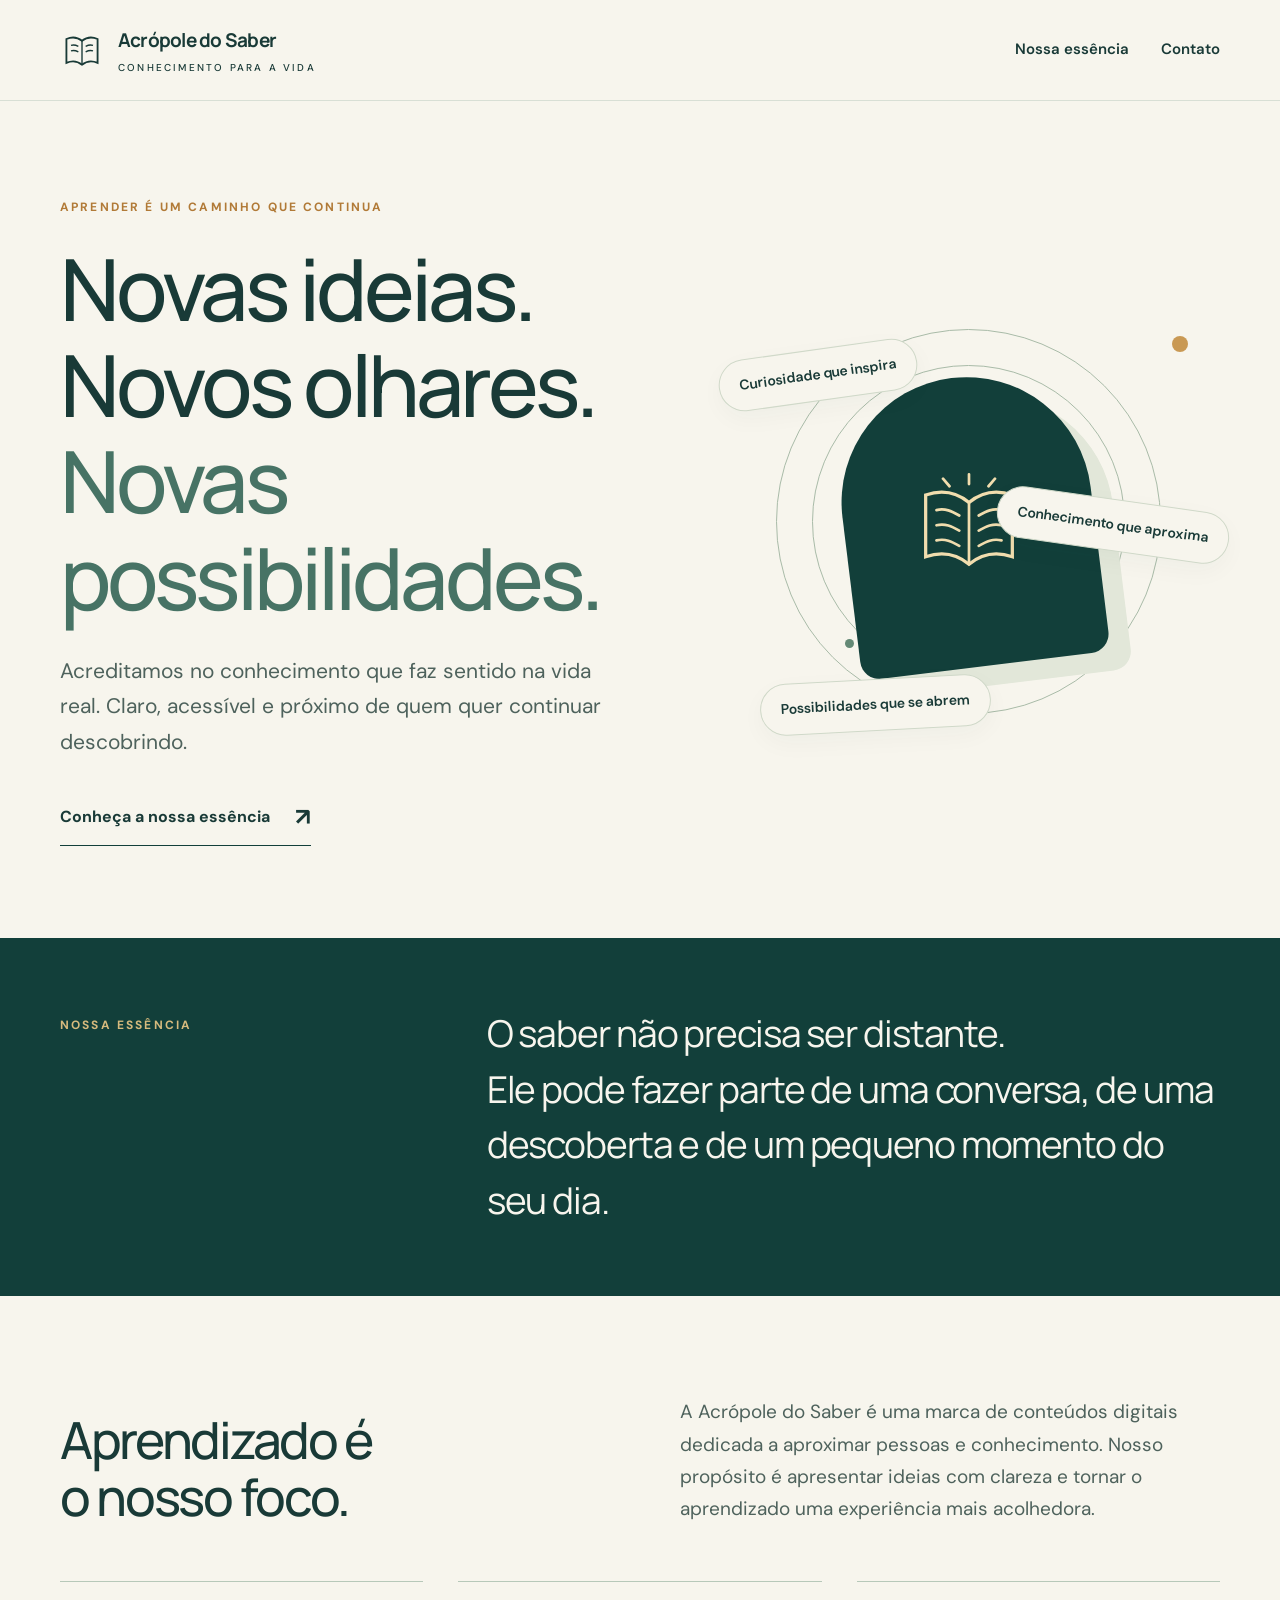
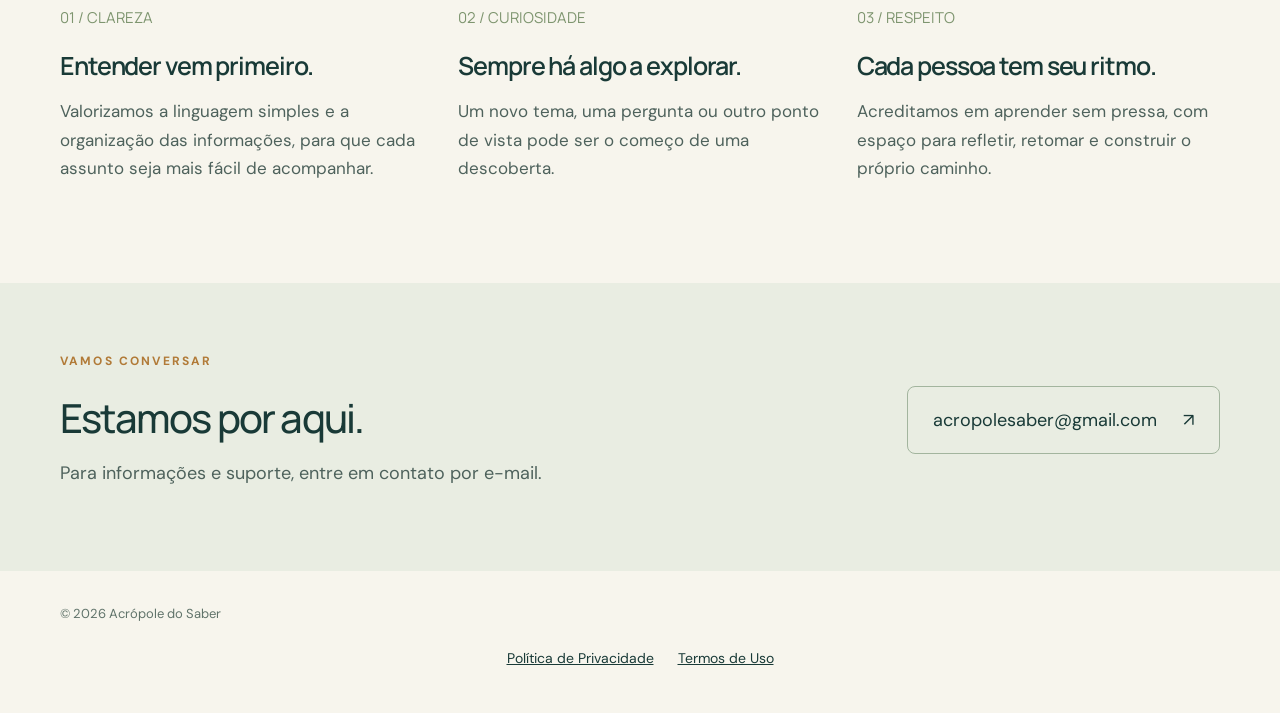
==== commit 17c3fa58: "adicao politica privacidade" ====
--- a/index.html
+++ b/index.html
@@ -30,6 +30,6 @@
 <section class="about"><div class="wrap"><div class="about-heading"><h2>Aprendizado é<br>o nosso foco.</h2><p>A Acrópole do Saber é uma marca de conteúdos digitais dedicada a aproximar pessoas e conhecimento. Nosso propósito é apresentar ideias com clareza e tornar o aprendizado uma experiência mais acolhedora.</p></div><div class="values"><article class="value"><span class="index">01 / CLAREZA</span><h3>Entender vem primeiro.</h3><p>Valorizamos a linguagem simples e a organização das informações, para que cada assunto seja mais fácil de acompanhar.</p></article><article class="value"><span class="index">02 / CURIOSIDADE</span><h3>Sempre há algo a explorar.</h3><p>Um novo tema, uma pergunta ou outro ponto de vista pode ser o começo de uma descoberta.</p></article><article class="value"><span class="index">03 / RESPEITO</span><h3>Cada pessoa tem seu ritmo.</h3><p>Acreditamos em aprender sem pressa, com espaço para refletir, retomar e construir o próprio caminho.</p></article></div></div></section>
 <section class="contact" id="contato"><div class="wrap"><div><span class="eyebrow">Vamos conversar</span><h2>Estamos por aqui.</h2><p>Para informações e suporte, entre em contato por e-mail.</p></div><a class="mail" href="mailto:acropolesaber@gmail.com">acropolesaber@gmail.com <span aria-hidden="true">↗</span></a></div></section>
 </main>
-<footer class="footer"><div class="wrap"><span>© 2026 Acrópole do Saber</span></div></footer>
+<footer class="footer"><div class="wrap"><span>© 2026 Acrópole do Saber</span></div><div data-legal-links style="width:100%;display:flex;flex-wrap:wrap;justify-content:center;gap:12px 24px;padding:22px 20px 10px;font-size:14px;line-height:1.7"><a href="./privacidade-e-termos/#privacidade">Política de Privacidade</a><a href="./privacidade-e-termos/#termos">Termos de Uso</a></div></footer>
 </body>
 </html>
